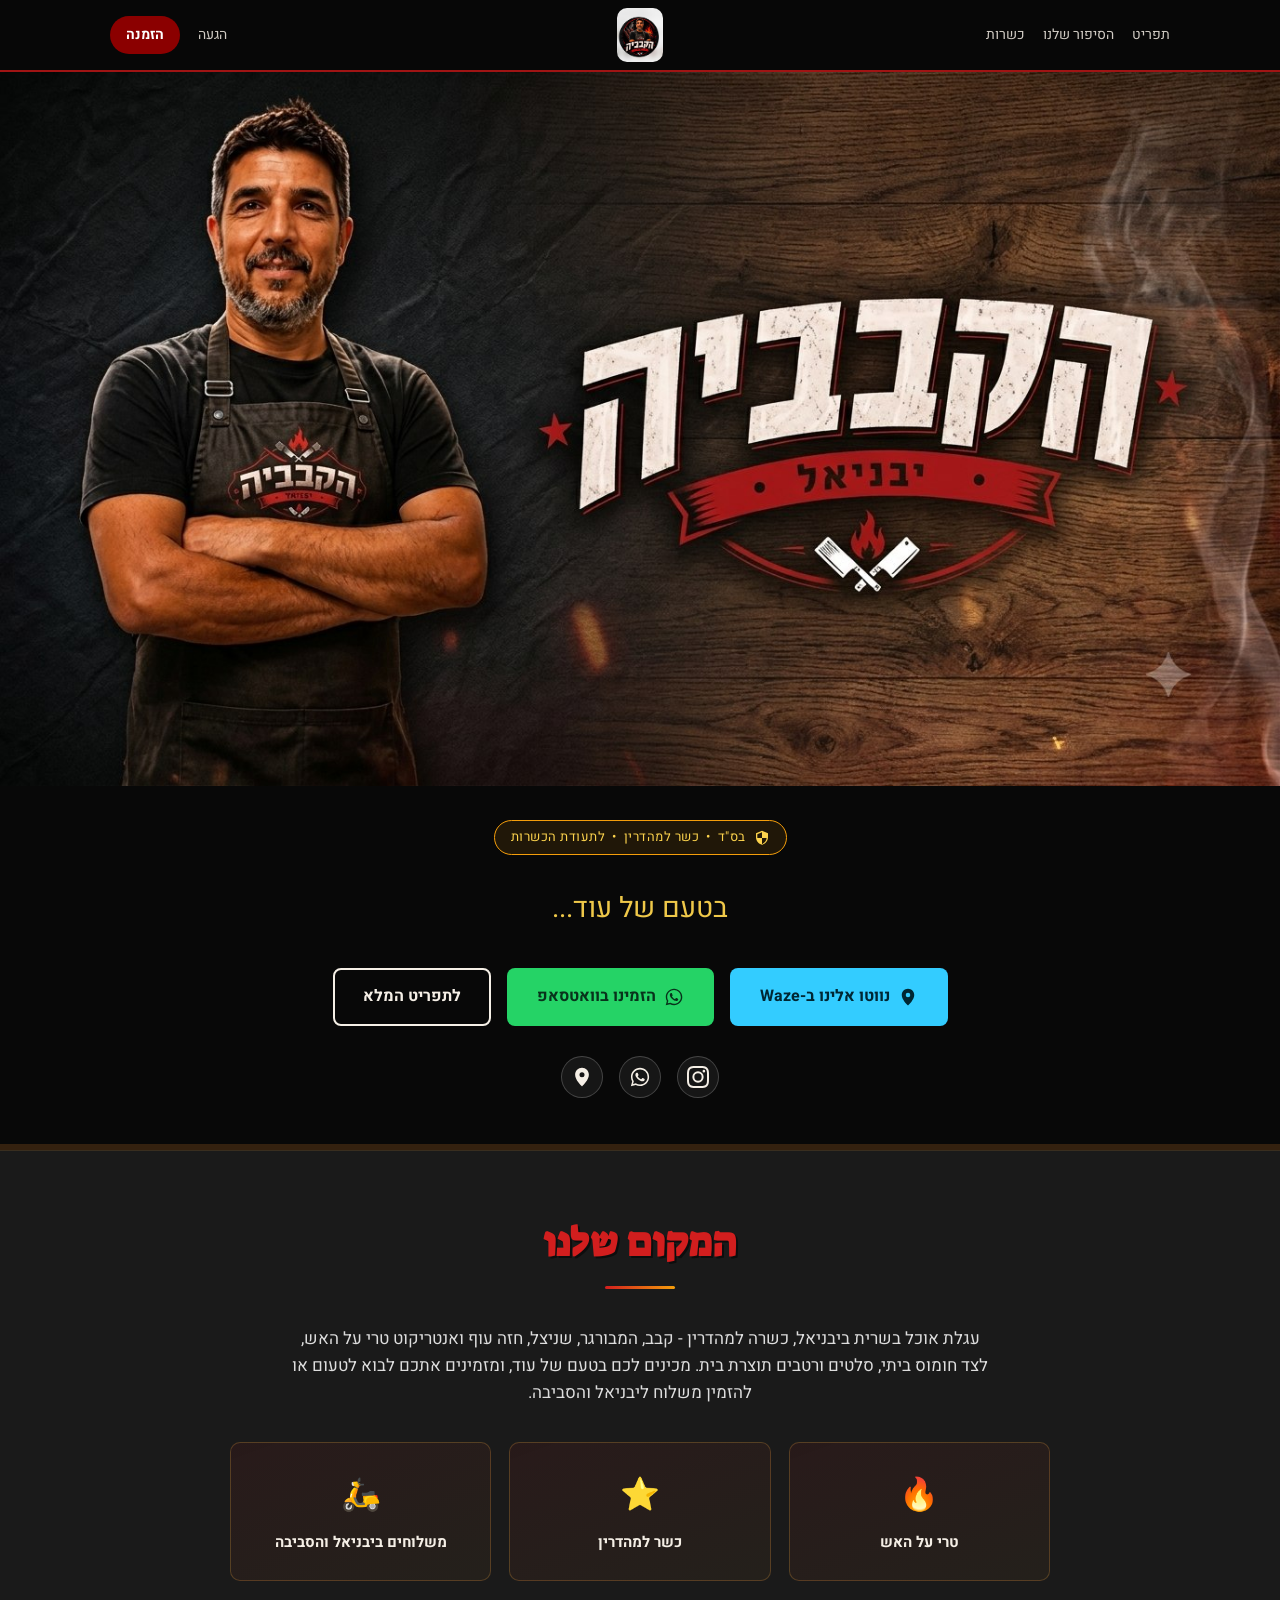
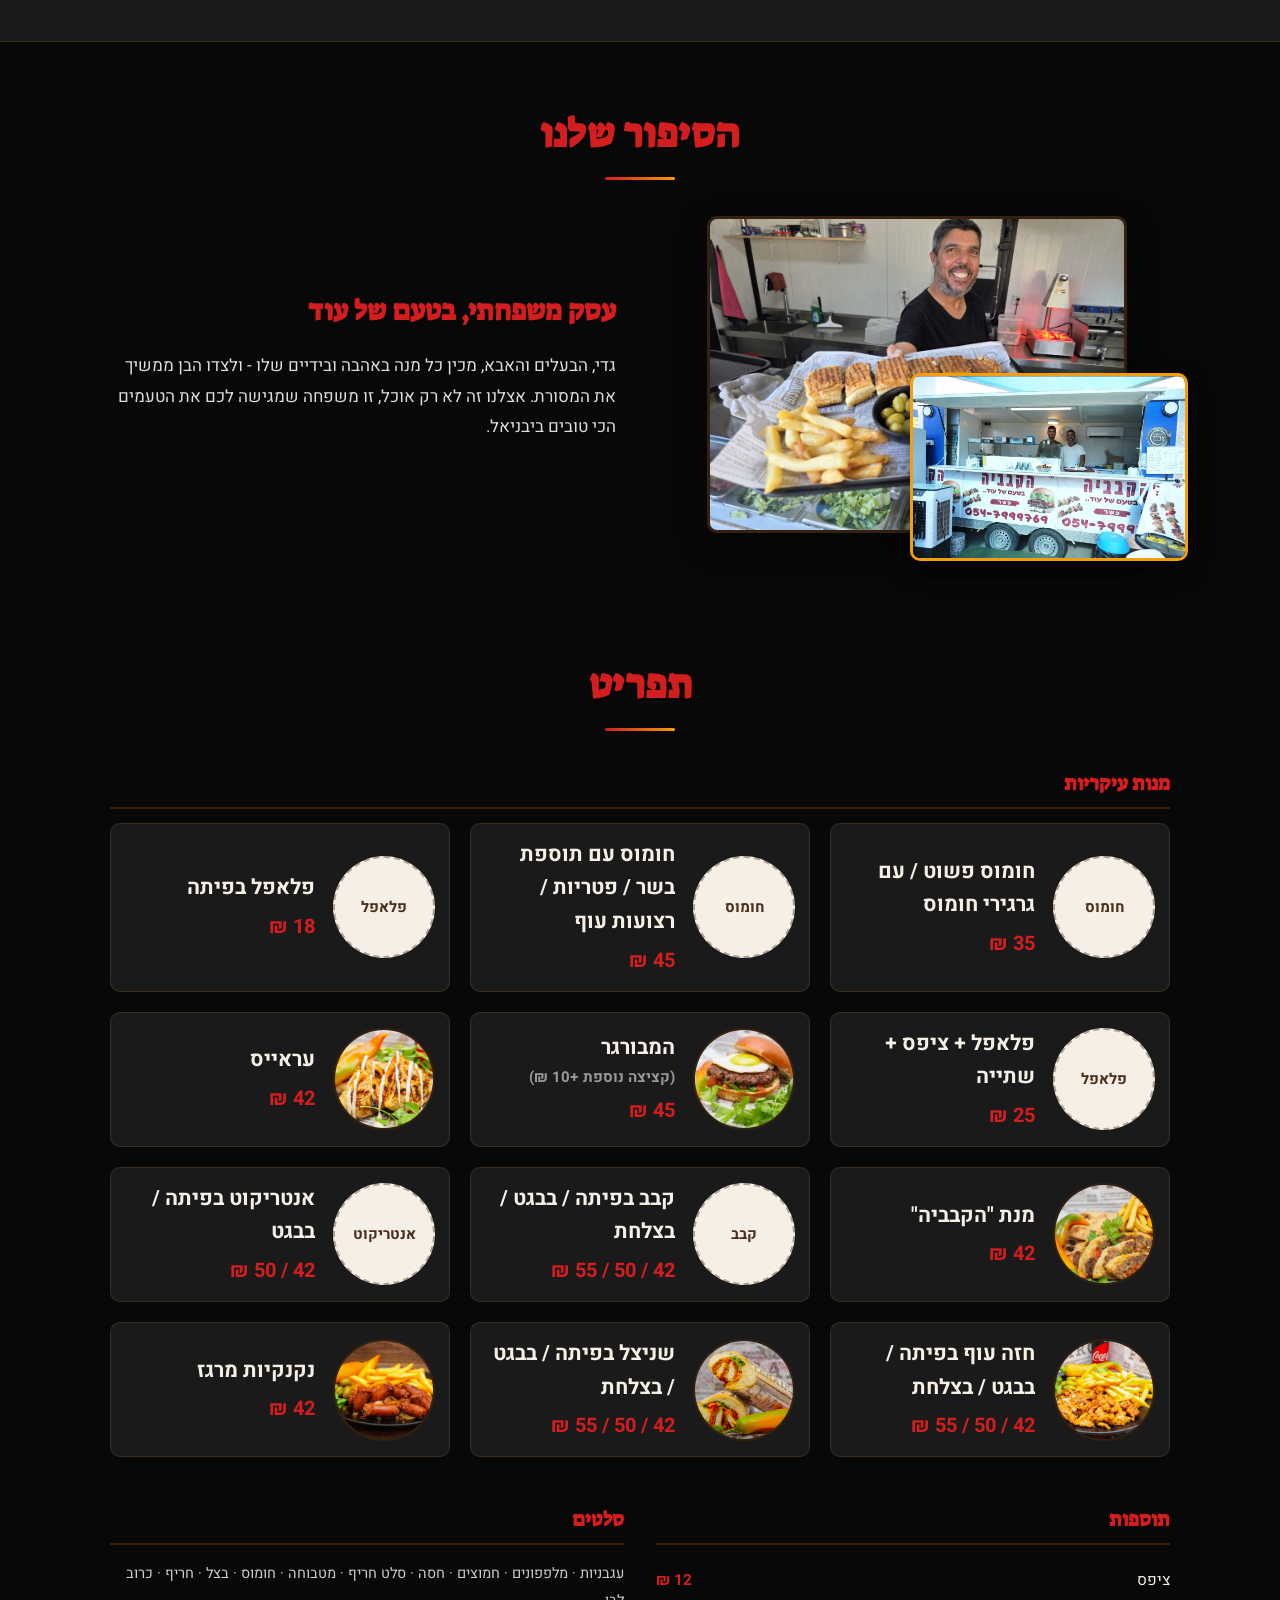
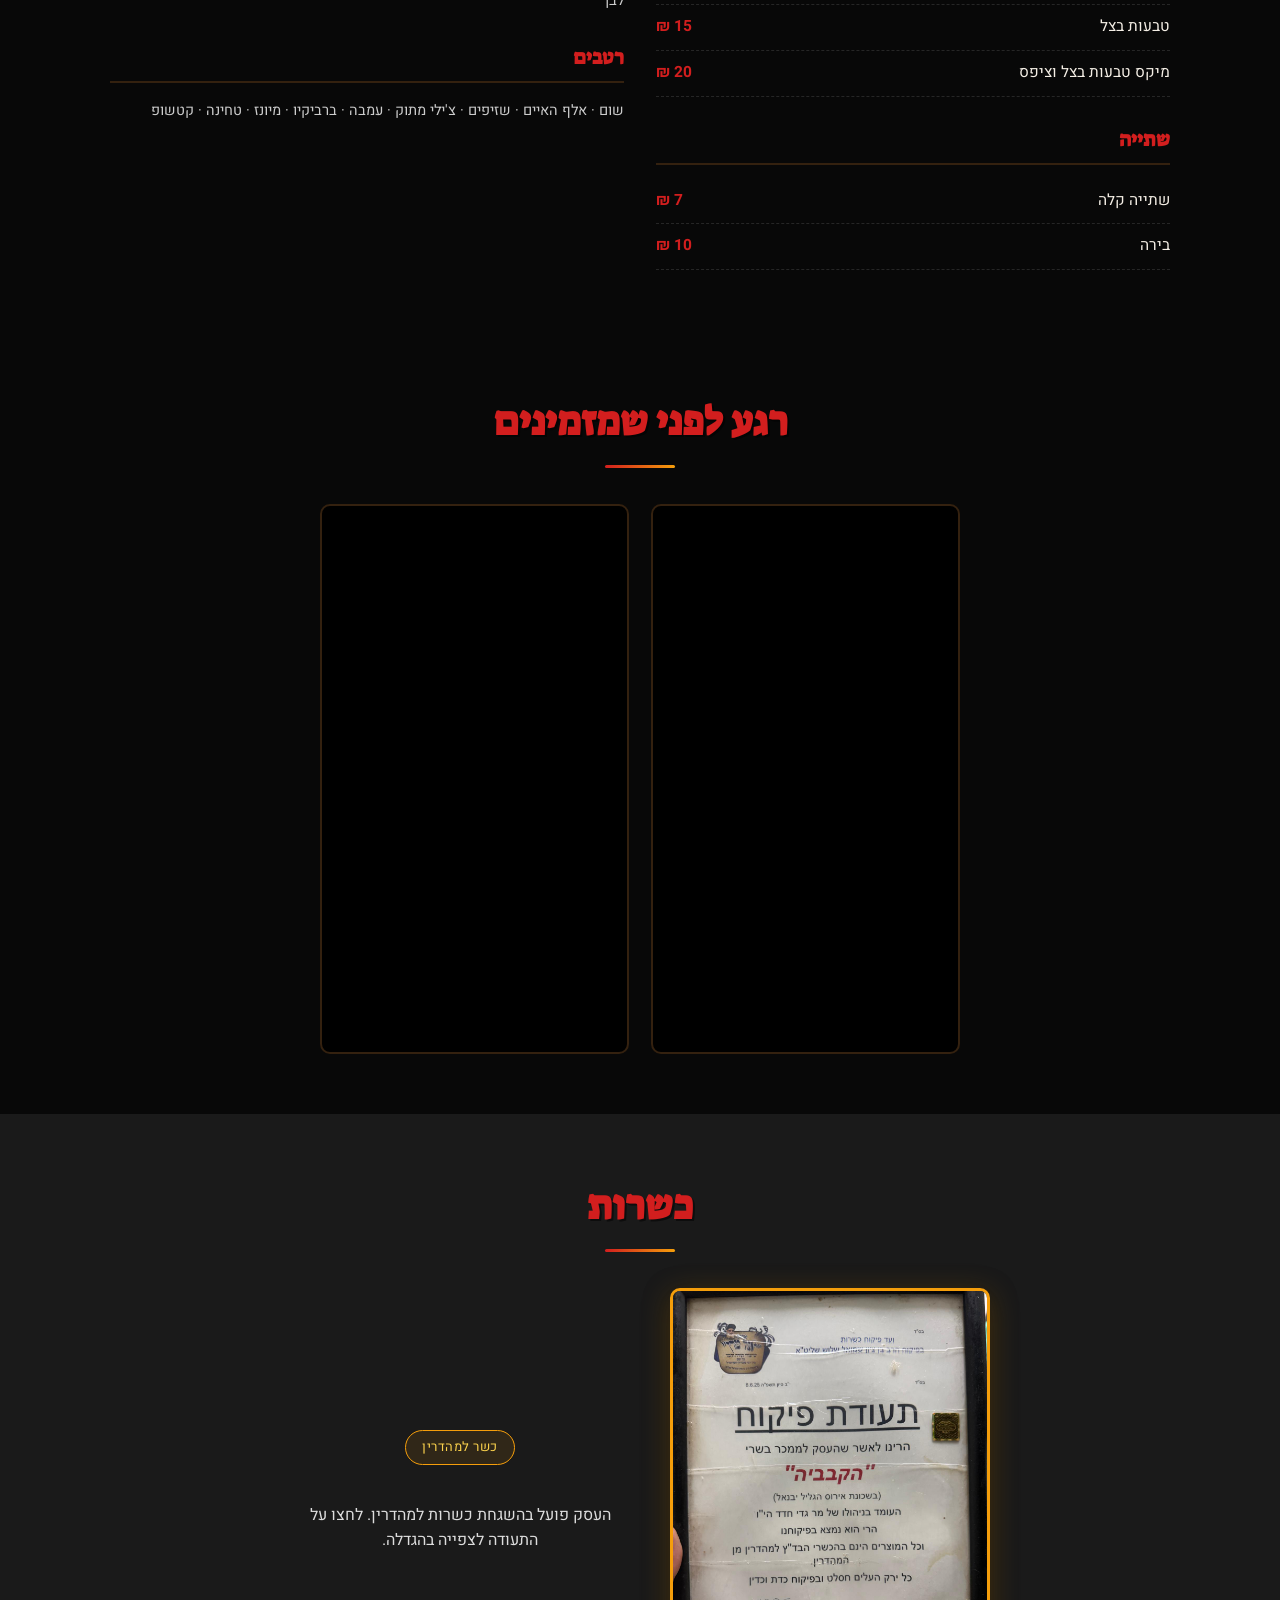
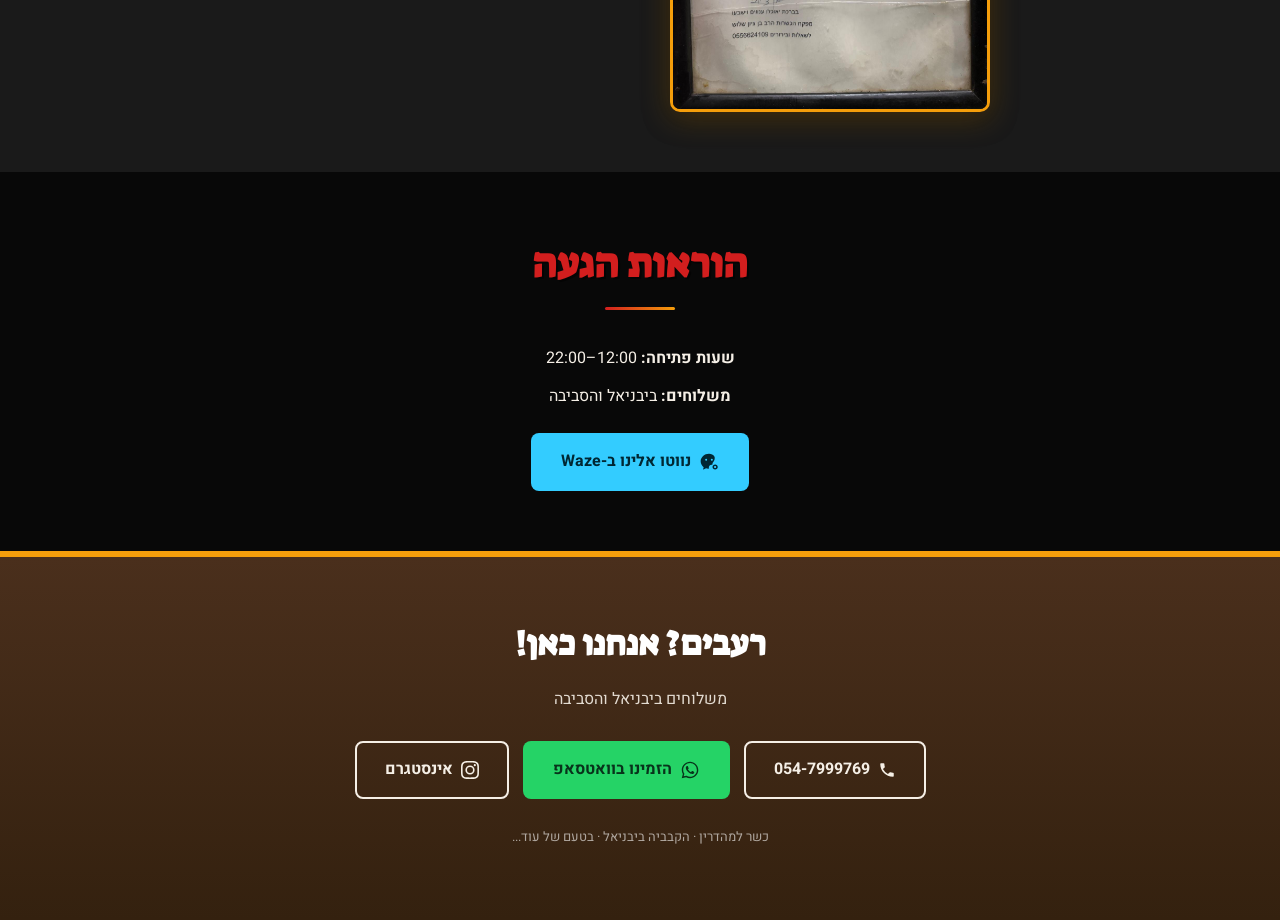
==== site/index.html @ dcd506f3 "תיקון: הבאנר כתמונת ראש אמיתית במקום רקע CSS התמונה הוגדרה כ-background-cover ולכן נחתכה, והטקסט ישב" ====
<!DOCTYPE html>
<html lang="he" dir="rtl">
<head>
<meta charset="UTF-8">
<meta name="viewport" content="width=device-width, initial-scale=1.0">
<title>הקבביה ביבניאל | בטעם של עוד...</title>
<meta name="description" content="הקבביה ביבניאל - עגלת אוכל בשרית כשרה למהדרין. קבב, המבורגר, שניצל, חומוס ועוד. משלוחים ביבניאל והסביבה.">
<link rel="preconnect" href="https://fonts.googleapis.com">
<link rel="preconnect" href="https://fonts.gstatic.com" crossorigin>
<link href="https://fonts.googleapis.com/css2?family=Suez+One&family=Heebo:wght@400;500;700;900&display=swap" rel="stylesheet">
<link rel="stylesheet" href="style.css">
</head>
<body>

<header class="site-header">
  <div class="header-inner">
    <nav class="main-nav main-nav-side">
      <a href="#menu">תפריט</a>
      <a href="#gallery">הסיפור שלנו</a>
      <a href="#kashrut">כשרות</a>
    </nav>
    <a href="#top" class="brand"><img src="images/logo.jpg" alt="הקבביה ביבניאל" class="brand-logo"></a>
    <nav class="main-nav main-nav-side">
      <a href="#location">הגעה</a>
      <a href="#contact" class="nav-cta">הזמנה</a>
    </nav>
  </div>
</header>

<main id="top">

  <section class="hero">
    <img src="images/hero-banner.jpg" alt="הקבביה יבניאל - גדי ליד הלוגו" class="hero-banner">
    <div class="hero-content">
      <a href="#kashrut" class="hero-badge">
        <svg viewBox="0 0 24 24" width="16" height="16" fill="currentColor" aria-hidden="true"><path d="M12 1 3 5v6c0 5.25 3.84 10.16 9 11 5.16-.84 9-5.75 9-11V5l-9-4zm0 10.99h7c-.53 4.12-3.28 7.79-7 8.94V12H5V6.3l7-3.11v8.8z"/></svg>
        בס"ד &nbsp;•&nbsp; כשר למהדרין &nbsp;•&nbsp; לתעודת הכשרות
      </a>
      <h1 class="sr-only">הקבביה ביבניאל</h1>
      <p class="hero-slogan">בטעם של עוד...</p>
      <div class="hero-actions">
        <a href="https://ul.waze.com/ul?venue_id=23265607.232721607.2099497&overview=yes&utm_campaign=default&utm_source=waze_website&utm_medium=lm_share_location" target="_blank" rel="noopener" class="btn btn-waze">
          <svg viewBox="0 0 24 24" width="20" height="20" fill="currentColor" aria-hidden="true"><path d="M12 2C7.86 2 4.5 5.36 4.5 9.5c0 5.5 6.44 11.68 7.06 12.26a.6.6 0 0 0 .88 0c.62-.58 7.06-6.76 7.06-12.26C19.5 5.36 16.14 2 12 2zm0 10.25a2.75 2.75 0 1 1 0-5.5 2.75 2.75 0 0 1 0 5.5z"/></svg>
          נווטו אלינו ב-Waze
        </a>
        <a href="https://wa.me/972547999769" target="_blank" rel="noopener" class="btn btn-whatsapp">
          <svg viewBox="0 0 24 24" width="20" height="20" fill="currentColor" aria-hidden="true"><path d="M12.04 2C6.58 2 2.13 6.45 2.13 11.91c0 1.75.46 3.45 1.32 4.95L2.05 22l5.25-1.38c1.45.79 3.08 1.21 4.74 1.21h.004c5.46 0 9.91-4.45 9.91-9.91C21.97 6.45 17.5 2 12.04 2zm0 18.13h-.003a8.2 8.2 0 0 1-4.18-1.14l-.3-.18-3.12.82.83-3.04-.2-.31a8.19 8.19 0 0 1-1.26-4.37c0-4.53 3.69-8.22 8.23-8.22 2.2 0 4.26.86 5.82 2.41a8.17 8.17 0 0 1 2.41 5.82c0 4.54-3.69 8.21-8.2 8.21zm4.51-6.15c-.25-.12-1.47-.72-1.7-.81-.23-.08-.39-.12-.56.13-.17.25-.64.81-.78.97-.14.17-.29.19-.54.06-.25-.12-1.04-.38-1.98-1.22-.73-.65-1.23-1.46-1.37-1.71-.14-.25-.02-.38.11-.51.11-.11.25-.29.37-.43.12-.14.16-.25.25-.41.08-.17.04-.31-.02-.43-.06-.12-.56-1.35-.77-1.85-.2-.48-.41-.42-.56-.43-.14-.01-.31-.01-.48-.01-.17 0-.43.06-.66.31s-.87.85-.87 2.08.89 2.41 1.02 2.58c.12.17 1.75 2.68 4.25 3.75.59.26 1.06.41 1.42.52.6.19 1.14.16 1.57.1.48-.07 1.47-.6 1.68-1.19.21-.58.21-1.08.14-1.19-.06-.11-.23-.17-.48-.29z"/></svg>
          הזמינו בוואטסאפ
        </a>
        <a href="#menu" class="btn btn-outline">לתפריט המלא</a>
      </div>
      <div class="hero-social">
        <a href="https://share.google/LLIoQ1hD5iTce2GVt" target="_blank" rel="noopener" class="social-icon" aria-label="אינסטגרם">
          <svg viewBox="0 0 24 24" width="22" height="22" fill="currentColor" aria-hidden="true"><path d="M12 2.16c3.2 0 3.58.01 4.85.07 1.17.05 1.8.25 2.23.41.56.22.96.48 1.38.9.42.42.68.82.9 1.38.16.42.36 1.06.41 2.23.06 1.27.07 1.65.07 4.85s-.01 3.58-.07 4.85c-.05 1.17-.25 1.8-.41 2.23-.22.56-.48.96-.9 1.38-.42.42-.82.68-1.38.9-.42.16-1.06.36-2.23.41-1.27.06-1.65.07-4.85.07s-3.58-.01-4.85-.07c-1.17-.05-1.8-.25-2.23-.41-.56-.22-.96-.48-1.38-.9-.42-.42-.68-.82-.9-1.38-.16-.42-.36-1.06-.41-2.23-.06-1.27-.07-1.65-.07-4.85s.01-3.58.07-4.85c.05-1.17.25-1.8.41-2.23.22-.56.48-.96.9-1.38.42-.42.82-.68 1.38-.9.42-.16 1.06-.36 2.23-.41 1.27-.06 1.65-.07 4.85-.07M12 0C8.74 0 8.33.01 7.05.07 5.78.13 4.9.33 4.14.63c-.79.31-1.46.72-2.13 1.38C1.35 2.68.94 3.35.63 4.14.33 4.9.13 5.78.07 7.05.01 8.33 0 8.74 0 12s.01 3.67.07 4.95c.06 1.27.26 2.15.56 2.91.31.79.72 1.46 1.38 2.13.66.66 1.34 1.07 2.13 1.38.76.3 1.64.5 2.91.56 1.28.06 1.69.07 4.95.07s3.67-.01 4.95-.07c1.27-.06 2.15-.26 2.91-.56.79-.31 1.46-.72 2.13-1.38.66-.66 1.07-1.34 1.38-2.13.3-.76.5-1.64.56-2.91.06-1.28.07-1.69.07-4.95s-.01-3.67-.07-4.95c-.06-1.27-.26-2.15-.56-2.91-.31-.79-.72-1.46-1.38-2.13C21.32 1.35 20.65.94 19.86.63c-.76-.3-1.64-.5-2.91-.56C15.67.01 15.26 0 12 0zm0 5.84A6.16 6.16 0 1 0 12 18.16 6.16 6.16 0 0 0 12 5.84zm0 10.16a4 4 0 1 1 0-8 4 4 0 0 1 0 8zm7.85-10.4a1.44 1.44 0 1 1-2.88 0 1.44 1.44 0 0 1 2.88 0z"/></svg>
        </a>
        <a href="https://wa.me/972547999769" target="_blank" rel="noopener" class="social-icon" aria-label="וואטסאפ">
          <svg viewBox="0 0 24 24" width="22" height="22" fill="currentColor" aria-hidden="true"><path d="M12.04 2C6.58 2 2.13 6.45 2.13 11.91c0 1.75.46 3.45 1.32 4.95L2.05 22l5.25-1.38c1.45.79 3.08 1.21 4.74 1.21h.004c5.46 0 9.91-4.45 9.91-9.91C21.97 6.45 17.5 2 12.04 2zm0 18.13h-.003a8.2 8.2 0 0 1-4.18-1.14l-.3-.18-3.12.82.83-3.04-.2-.31a8.19 8.19 0 0 1-1.26-4.37c0-4.53 3.69-8.22 8.23-8.22 2.2 0 4.26.86 5.82 2.41a8.17 8.17 0 0 1 2.41 5.82c0 4.54-3.69 8.21-8.2 8.21zm4.51-6.15c-.25-.12-1.47-.72-1.7-.81-.23-.08-.39-.12-.56.13-.17.25-.64.81-.78.97-.14.17-.29.19-.54.06-.25-.12-1.04-.38-1.98-1.22-.73-.65-1.23-1.46-1.37-1.71-.14-.25-.02-.38.11-.51.11-.11.25-.29.37-.43.12-.14.16-.25.25-.41.08-.17.04-.31-.02-.43-.06-.12-.56-1.35-.77-1.85-.2-.48-.41-.42-.56-.43-.14-.01-.31-.01-.48-.01-.17 0-.43.06-.66.31s-.87.85-.87 2.08.89 2.41 1.02 2.58c.12.17 1.75 2.68 4.25 3.75.59.26 1.06.41 1.42.52.6.19 1.14.16 1.57.1.48-.07 1.47-.6 1.68-1.19.21-.58.21-1.08.14-1.19-.06-.11-.23-.17-.48-.29z"/></svg>
        </a>
        <a href="https://ul.waze.com/ul?venue_id=23265607.232721607.2099497&overview=yes&utm_campaign=default&utm_source=waze_website&utm_medium=lm_share_location" target="_blank" rel="noopener" class="social-icon" aria-label="Waze">
          <svg viewBox="0 0 24 24" width="22" height="22" fill="currentColor" aria-hidden="true"><path d="M12 2C7.86 2 4.5 5.36 4.5 9.5c0 5.5 6.44 11.68 7.06 12.26a.6.6 0 0 0 .88 0c.62-.58 7.06-6.76 7.06-12.26C19.5 5.36 16.14 2 12 2zm0 10.25a2.75 2.75 0 1 1 0-5.5 2.75 2.75 0 0 1 0 5.5z"/></svg>
        </a>
      </div>
    </div>
  </section>

  <section class="about" id="about">
    <div class="section-inner">
      <h2 class="section-title">המקום שלנו</h2>
      <p class="about-text">
        עגלת אוכל בשרית ביבניאל, כשרה למהדרין - קבב, המבורגר, שניצל, חזה עוף ואנטריקוט טרי על האש,
        לצד חומוס ביתי, סלטים ורטבים תוצרת בית. מכינים לכם בטעם של עוד, ומזמינים אתכם לבוא לטעום
        או להזמין משלוח ליבניאל והסביבה.
      </p>
      <div class="about-perks">
        <div class="perk-card">
          <span class="perk-icon">🔥</span>
          <span class="perk-title">טרי על האש</span>
        </div>
        <div class="perk-card">
          <span class="perk-icon">⭐</span>
          <span class="perk-title">כשר למהדרין</span>
        </div>
        <div class="perk-card">
          <span class="perk-icon">🛵</span>
          <span class="perk-title">משלוחים ביבניאל והסביבה</span>
        </div>
      </div>
    </div>
  </section>

  <section class="family" id="gallery">
    <div class="section-inner">
      <h2 class="section-title">הסיפור שלנו</h2>
      <div class="family-content">
        <div class="family-photos">
          <img src="images/gadi.jpg" alt="גדי - בעל הקבביה ביבניאל" loading="lazy" class="family-photo family-photo-main">
          <img src="images/gadi-son.jpg" alt="גדי ובנו בעגלת הקבביה ביבניאל" loading="lazy" class="family-photo family-photo-sub">
        </div>
        <div class="family-text">
          <h3>עסק משפחתי, בטעם של עוד</h3>
          <p>
            גדי, הבעלים והאבא, מכין כל מנה באהבה ובידיים שלו - ולצדו הבן ממשיך את המסורת.
            אצלנו זה לא רק אוכל, זו משפחה שמגישה לכם את הטעמים הכי טובים ביבניאל.
          </p>
        </div>
      </div>
    </div>
  </section>

  <section class="menu" id="menu">
    <div class="section-inner">
      <h2 class="section-title">תפריט</h2>

      <div class="menu-group menu-group-main">
        <h3>מנות עיקריות</h3>
        <div class="menu-dish-list">
          <div class="menu-dish">
            <div class="menu-dish-img placeholder"><span>חומוס</span></div>
            <div class="menu-dish-info">
              <span class="menu-dish-name">חומוס פשוט / עם גרגירי חומוס</span>
              <span class="price">35 ₪</span>
            </div>
          </div>
          <div class="menu-dish">
            <div class="menu-dish-img placeholder"><span>חומוס</span></div>
            <div class="menu-dish-info">
              <span class="menu-dish-name">חומוס עם תוספת בשר / פטריות / רצועות עוף</span>
              <span class="price">45 ₪</span>
            </div>
          </div>
          <div class="menu-dish">
            <div class="menu-dish-img placeholder"><span>פלאפל</span></div>
            <div class="menu-dish-info">
              <span class="menu-dish-name">פלאפל בפיתה</span>
              <span class="price">18 ₪</span>
            </div>
          </div>
          <div class="menu-dish">
            <div class="menu-dish-img placeholder"><span>פלאפל</span></div>
            <div class="menu-dish-info">
              <span class="menu-dish-name">פלאפל + ציפס + שתייה</span>
              <span class="price">25 ₪</span>
            </div>
          </div>
          <div class="menu-dish">
            <img src="images/burger.jpg" alt="המבורגר" loading="lazy" class="menu-dish-img">
            <div class="menu-dish-info">
              <span class="menu-dish-name">המבורגר <em>(קציצה נוספת +10 ₪)</em></span>
              <span class="price">45 ₪</span>
            </div>
          </div>
          <div class="menu-dish">
            <img src="images/arayes.jpg" alt="עראייס" loading="lazy" class="menu-dish-img">
            <div class="menu-dish-info">
              <span class="menu-dish-name">עראייס</span>
              <span class="price">42 ₪</span>
            </div>
          </div>
          <div class="menu-dish">
            <img src="images/kababiya.jpg" alt="מנת הקבביה" loading="lazy" class="menu-dish-img">
            <div class="menu-dish-info">
              <span class="menu-dish-name">מנת "הקבביה"</span>
              <span class="price">42 ₪</span>
            </div>
          </div>
          <div class="menu-dish">
            <div class="menu-dish-img placeholder"><span>קבב</span></div>
            <div class="menu-dish-info">
              <span class="menu-dish-name">קבב בפיתה / בבגט / בצלחת</span>
              <span class="price">42 / 50 / 55 ₪</span>
            </div>
          </div>
          <div class="menu-dish">
            <div class="menu-dish-img placeholder"><span>אנטריקוט</span></div>
            <div class="menu-dish-info">
              <span class="menu-dish-name">אנטריקוט בפיתה / בבגט</span>
              <span class="price">42 / 50 ₪</span>
            </div>
          </div>
          <div class="menu-dish">
            <img src="images/chicken.jpg" alt="חזה עוף" loading="lazy" class="menu-dish-img">
            <div class="menu-dish-info">
              <span class="menu-dish-name">חזה עוף בפיתה / בבגט / בצלחת</span>
              <span class="price">42 / 50 / 55 ₪</span>
            </div>
          </div>
          <div class="menu-dish">
            <img src="images/schnitzel.jpg" alt="שניצל" loading="lazy" class="menu-dish-img">
            <div class="menu-dish-info">
              <span class="menu-dish-name">שניצל בפיתה / בבגט / בצלחת</span>
              <span class="price">42 / 50 / 55 ₪</span>
            </div>
          </div>
          <div class="menu-dish">
            <img src="images/merguez.jpg" alt="נקנקיות מרגז" loading="lazy" class="menu-dish-img">
            <div class="menu-dish-info">
              <span class="menu-dish-name">נקנקיות מרגז</span>
              <span class="price">42 ₪</span>
            </div>
          </div>
        </div>
      </div>

      <div class="menu-groups">
        <div class="menu-group">
          <h3>תוספות</h3>
          <ul class="menu-list">
            <li><span>ציפס</span><span class="price">12 ₪</span></li>
            <li><span>טבעות בצל</span><span class="price">15 ₪</span></li>
            <li><span>מיקס טבעות בצל וציפס</span><span class="price">20 ₪</span></li>
          </ul>
          <h3>שתייה</h3>
          <ul class="menu-list">
            <li><span>שתייה קלה</span><span class="price">7 ₪</span></li>
            <li><span>בירה</span><span class="price">10 ₪</span></li>
          </ul>
        </div>

        <div class="menu-group">
          <h3>סלטים</h3>
          <p class="menu-tags">עגבניות · מלפפונים · חמוצים · חסה · סלט חריף · מטבוחה · חומוס · בצל · חריף · כרוב לבן</p>
          <h3>רטבים</h3>
          <p class="menu-tags">שום · אלף האיים · שזיפים · צ'ילי מתוק · עמבה · ברביקיו · מיונז · טחינה · קטשופ</p>
        </div>
      </div>
    </div>
  </section>

  <section class="videos" id="videos">
    <div class="section-inner">
      <h2 class="section-title">רגע לפני שמזמינים</h2>
      <div class="videos-grid">
        <div class="video-wrap">
          <iframe src="https://www.youtube-nocookie.com/embed/aAeCL0-zjKg" title="סרטון הקבביה ביבניאל" loading="lazy" allow="accelerometer; autoplay; clipboard-write; encrypted-media; gyroscope; picture-in-picture" allowfullscreen></iframe>
        </div>
        <div class="video-wrap">
          <iframe src="https://www.youtube-nocookie.com/embed/U5cu2mDlMLk" title="סרטון הקבביה ביבניאל 2" loading="lazy" allow="accelerometer; autoplay; clipboard-write; encrypted-media; gyroscope; picture-in-picture" allowfullscreen></iframe>
        </div>
      </div>
    </div>
  </section>

  <section class="kashrut" id="kashrut">
    <div class="section-inner">
      <h2 class="section-title">כשרות</h2>
      <div class="kashrut-content">
        <a href="images/kashrut-certificate.jpg" target="_blank" rel="noopener" class="kashrut-cert-link">
          <img src="images/kashrut-certificate.jpg" alt="תעודת כשרות - הקבביה ביבניאל" loading="lazy" class="kashrut-cert-img">
        </a>
        <div class="kashrut-text">
          <span class="hero-badge">כשר למהדרין</span>
          <p>העסק פועל בהשגחת כשרות למהדרין. לחצו על התעודה לצפייה בהגדלה.</p>
        </div>
      </div>
    </div>
  </section>

  <section class="location" id="location">
    <div class="section-inner">
      <h2 class="section-title">הוראות הגעה</h2>
      <div class="location-content">
        <div class="location-info">
          <p><strong>שעות פתיחה:</strong> 12:00–22:00</p>
          <p><strong>משלוחים:</strong> ביבניאל והסביבה</p>
          <a href="https://ul.waze.com/ul?venue_id=23265607.232721607.2099497&overview=yes&utm_campaign=default&utm_source=waze_website&utm_medium=lm_share_location" target="_blank" rel="noopener" class="btn btn-waze">
            <svg viewBox="0 0 24 24" width="20" height="20" fill="currentColor" aria-hidden="true"><path d="M12 2C6.48 2 2 6.11 2 11.2c0 2.85 1.4 5.39 3.6 7.08-.06.53-.24 1.42-.79 2.29-.1.16.02.36.21.34 1.06-.13 2.4-.5 3.42-1.29.82.22 1.69.34 2.56.34.4 0 .79-.02 1.17-.07-.24-.44-.37-.94-.37-1.47 0-1.77 1.5-3.2 3.35-3.2.28 0 .55.03.81.1.24-.63.37-1.31.37-2.02C22 6.11 17.52 2 12 2zM8.6 10.4a1.2 1.2 0 1 1 0-2.4 1.2 1.2 0 0 1 0 2.4zm6.8 0a1.2 1.2 0 1 1 0-2.4 1.2 1.2 0 0 1 0 2.4zm-6.9 2.6c.4 1.5 1.85 2.6 3.5 2.6s3.1-1.1 3.5-2.6H8.5zM19.35 15c-1.75 0-3.15 1.34-3.15 3s1.4 3 3.15 3 3.15-1.34 3.15-3-1.4-3-3.15-3zm0 4.2c-.72 0-1.3-.54-1.3-1.2s.58-1.2 1.3-1.2 1.3.54 1.3 1.2-.58 1.2-1.3 1.2z"/></svg>
            נווטו אלינו ב-Waze
          </a>
        </div>
      </div>
    </div>
  </section>

</main>

<footer class="site-footer" id="contact">
  <div class="section-inner footer-inner">
    <h2 class="footer-title">רעבים? אנחנו כאן!</h2>
    <p class="footer-sub">משלוחים ביבניאל והסביבה</p>
    <div class="footer-actions">
      <a href="tel:0547999769" class="btn btn-outline">
        <svg viewBox="0 0 24 24" width="18" height="18" fill="currentColor" aria-hidden="true"><path d="M6.62 10.79a15.05 15.05 0 0 0 6.59 6.59l2.2-2.2a1 1 0 0 1 1.02-.24c1.12.37 2.33.57 3.57.57a1 1 0 0 1 1 1V20a1 1 0 0 1-1 1C10.61 21 3 13.39 3 4a1 1 0 0 1 1-1h3.5a1 1 0 0 1 1 1c0 1.24.2 2.45.57 3.57a1 1 0 0 1-.25 1.02l-2.2 2.2z"/></svg>
        054-7999769
      </a>
      <a href="https://wa.me/972547999769" target="_blank" rel="noopener" class="btn btn-whatsapp">
        <svg viewBox="0 0 24 24" width="20" height="20" fill="currentColor" aria-hidden="true"><path d="M12.04 2C6.58 2 2.13 6.45 2.13 11.91c0 1.75.46 3.45 1.32 4.95L2.05 22l5.25-1.38c1.45.79 3.08 1.21 4.74 1.21h.004c5.46 0 9.91-4.45 9.91-9.91C21.97 6.45 17.5 2 12.04 2zm0 18.13h-.003a8.2 8.2 0 0 1-4.18-1.14l-.3-.18-3.12.82.83-3.04-.2-.31a8.19 8.19 0 0 1-1.26-4.37c0-4.53 3.69-8.22 8.23-8.22 2.2 0 4.26.86 5.82 2.41a8.17 8.17 0 0 1 2.41 5.82c0 4.54-3.69 8.21-8.2 8.21zm4.51-6.15c-.25-.12-1.47-.72-1.7-.81-.23-.08-.39-.12-.56.13-.17.25-.64.81-.78.97-.14.17-.29.19-.54.06-.25-.12-1.04-.38-1.98-1.22-.73-.65-1.23-1.46-1.37-1.71-.14-.25-.02-.38.11-.51.11-.11.25-.29.37-.43.12-.14.16-.25.25-.41.08-.17.04-.31-.02-.43-.06-.12-.56-1.35-.77-1.85-.2-.48-.41-.42-.56-.43-.14-.01-.31-.01-.48-.01-.17 0-.43.06-.66.31s-.87.85-.87 2.08.89 2.41 1.02 2.58c.12.17 1.75 2.68 4.25 3.75.59.26 1.06.41 1.42.52.6.19 1.14.16 1.57.1.48-.07 1.47-.6 1.68-1.19.21-.58.21-1.08.14-1.19-.06-.11-.23-.17-.48-.29z"/></svg>
        הזמינו בוואטסאפ
      </a>
      <a href="https://share.google/LLIoQ1hD5iTce2GVt" target="_blank" rel="noopener" class="btn btn-outline">
        <svg viewBox="0 0 24 24" width="18" height="18" fill="currentColor" aria-hidden="true"><path d="M12 2.16c3.2 0 3.58.01 4.85.07 1.17.05 1.8.25 2.23.41.56.22.96.48 1.38.9.42.42.68.82.9 1.38.16.42.36 1.06.41 2.23.06 1.27.07 1.65.07 4.85s-.01 3.58-.07 4.85c-.05 1.17-.25 1.8-.41 2.23-.22.56-.48.96-.9 1.38-.42.42-.82.68-1.38.9-.42.16-1.06.36-2.23.41-1.27.06-1.65.07-4.85.07s-3.58-.01-4.85-.07c-1.17-.05-1.8-.25-2.23-.41-.56-.22-.96-.48-1.38-.9-.42-.42-.68-.82-.9-1.38-.16-.42-.36-1.06-.41-2.23-.06-1.27-.07-1.65-.07-4.85s.01-3.58.07-4.85c.05-1.17.25-1.8.41-2.23.22-.56.48-.96.9-1.38.42-.42.82-.68 1.38-.9.42-.16 1.06-.36 2.23-.41 1.27-.06 1.65-.07 4.85-.07M12 0C8.74 0 8.33.01 7.05.07 5.78.13 4.9.33 4.14.63c-.79.31-1.46.72-2.13 1.38C1.35 2.68.94 3.35.63 4.14.33 4.9.13 5.78.07 7.05.01 8.33 0 8.74 0 12s.01 3.67.07 4.95c.06 1.27.26 2.15.56 2.91.31.79.72 1.46 1.38 2.13.66.66 1.34 1.07 2.13 1.38.76.3 1.64.5 2.91.56 1.28.06 1.69.07 4.95.07s3.67-.01 4.95-.07c1.27-.06 2.15-.26 2.91-.56.79-.31 1.46-.72 2.13-1.38.66-.66 1.07-1.34 1.38-2.13.3-.76.5-1.64.56-2.91.06-1.28.07-1.69.07-4.95s-.01-3.67-.07-4.95c-.06-1.27-.26-2.15-.56-2.91-.31-.79-.72-1.46-1.38-2.13C21.32 1.35 20.65.94 19.86.63c-.76-.3-1.64-.5-2.91-.56C15.67.01 15.26 0 12 0zm0 5.84A6.16 6.16 0 1 0 12 18.16 6.16 6.16 0 0 0 12 5.84zm0 10.16a4 4 0 1 1 0-8 4 4 0 0 1 0 8zm7.85-10.4a1.44 1.44 0 1 1-2.88 0 1.44 1.44 0 0 1 2.88 0z"/></svg>
        אינסטגרם
      </a>
    </div>
    <p class="footer-copy">כשר למהדרין · הקבביה ביבניאל · בטעם של עוד...</p>
  </div>
</footer>

</body>
</html>
---- site/style.css ----
:root {
  --black: #080808;
  --charcoal: #1a1a1a;
  --brick: #241f1c;
  --red: #d21e1e;
  --red-dark: #a01414;
  --red-deep: #8b0000;
  --red-deep-dark: #690000;
  --gold: #f59e0b;
  --gold-light: #fcd34d;
  --cream: #f5efe6;
  --wood: #4a2f1c;
  --wood-dark: #34210f;
  --whatsapp: #25d366;
  --radius: 10px;
}

* { box-sizing: border-box; }

html { scroll-behavior: smooth; }

body {
  margin: 0;
  background: var(--black);
  color: var(--cream);
  font-family: 'Heebo', sans-serif;
  line-height: 1.6;
}

img { max-width: 100%; display: block; }

h1, h2, h3 { font-family: 'Suez One', serif; margin: 0; }

a { color: inherit; text-decoration: none; }

.section-inner {
  max-width: 1100px;
  margin: 0 auto;
  padding: 60px 20px;
}

.section-title {
  font-size: clamp(28px, 4vw, 40px);
  color: var(--red);
  text-align: center;
  margin-bottom: 36px;
  text-shadow: 2px 2px 0 rgba(0,0,0,.5);
  position: relative;
  padding-bottom: 14px;
}
.section-title::after {
  content: "";
  position: absolute;
  bottom: 0;
  left: 50%;
  transform: translateX(-50%);
  width: 70px;
  height: 3px;
  background: linear-gradient(90deg, var(--red), var(--gold));
  border-radius: 2px;
}

/* Header */
.site-header {
  position: sticky;
  top: 0;
  z-index: 100;
  background: rgba(8,8,8,.92);
  backdrop-filter: blur(4px);
  border-bottom: 2px solid var(--red-dark);
}

.header-inner {
  max-width: 1100px;
  margin: 0 auto;
  padding: 8px 20px;
  display: grid;
  grid-template-columns: 1fr auto 1fr;
  align-items: center;
  gap: 16px;
}

.brand {
  display: flex;
  align-items: center;
  justify-content: center;
}

.brand-logo {
  height: 54px;
  width: auto;
  object-fit: contain;
  border-radius: 10px;
}

.main-nav {
  display: flex;
  align-items: center;
  gap: 18px;
  flex-wrap: wrap;
}

.main-nav-side:first-of-type { justify-content: flex-start; }
.main-nav-side:last-of-type { justify-content: flex-end; }

.main-nav a {
  font-size: 14px;
  color: var(--cream);
  opacity: .85;
  transition: opacity .2s, color .2s;
}
.main-nav a:hover { opacity: 1; color: var(--red); }

.nav-cta {
  background: var(--red-deep);
  color: #fff !important;
  padding: 8px 16px;
  border-radius: 20px;
  opacity: 1 !important;
  font-weight: 700;
}
.nav-cta:hover { background: var(--red-deep-dark); }

/* Hero */
.hero {
  position: relative;
  text-align: center;
  background: var(--black);
  border-bottom: 6px solid var(--wood-dark);
}

.hero-banner {
  width: 100%;
  height: auto;
  display: block;
}

.hero-content {
  position: relative;
  padding: 34px 20px 46px;
}

.sr-only {
  position: absolute;
  width: 1px;
  height: 1px;
  padding: 0;
  margin: -1px;
  overflow: hidden;
  clip: rect(0,0,0,0);
  white-space: nowrap;
  border: 0;
}

.hero-badge {
  display: inline-flex;
  align-items: center;
  gap: 8px;
  background: rgba(245,158,11,.1);
  border: 1px solid var(--gold);
  color: var(--gold-light);
  padding: 6px 16px;
  border-radius: 20px;
  font-size: 13px;
  letter-spacing: .5px;
  margin-bottom: 22px;
  transition: background .2s, transform .2s;
}
.hero-badge:hover {
  background: rgba(245,158,11,.22);
  transform: translateY(-1px);
}

.hero-title {
  font-size: clamp(42px, 8vw, 78px);
  color: var(--red);
  text-shadow:
    3px 3px 0 rgba(0,0,0,.6),
    -1px -1px 0 rgba(255,255,255,.05);
  letter-spacing: 1px;
  transform: rotate(-1deg);
  margin-bottom: 10px;
}
.hero-title span { display: block; font-size: .55em; color: var(--cream); transform: rotate(1deg); }

.hero-slogan {
  font-size: clamp(20px, 3vw, 28px);
  color: var(--gold-light);
  opacity: .95;
  margin: 10px 0 36px;
}

.hero-actions {
  display: flex;
  justify-content: center;
  gap: 16px;
  flex-wrap: wrap;
  margin-bottom: 30px;
}

.hero-social {
  display: flex;
  justify-content: center;
  gap: 16px;
}

.social-icon {
  display: flex;
  align-items: center;
  justify-content: center;
  width: 42px;
  height: 42px;
  border-radius: 50%;
  background: rgba(255,255,255,.06);
  border: 1px solid rgba(255,255,255,.2);
  color: var(--cream);
  transition: transform .2s, border-color .2s, color .2s, background .2s;
}
.social-icon:hover {
  transform: translateY(-3px);
  border-color: var(--gold);
  color: var(--gold-light);
  background: rgba(232,161,60,.12);
}

.btn {
  display: inline-flex;
  align-items: center;
  gap: 8px;
  padding: 14px 28px;
  border-radius: 8px;
  font-weight: 700;
  font-size: 16px;
  border: 2px solid transparent;
  cursor: pointer;
  transition: transform .15s, background .2s, border-color .2s;
}
.btn:hover { transform: translateY(-2px); }

.btn-whatsapp {
  background: var(--whatsapp);
  color: #08331b;
}
.btn-whatsapp:hover { background: #1fb955; }

.btn-outline {
  background: transparent;
  border-color: var(--cream);
  color: var(--cream);
}
.btn-outline:hover { border-color: var(--red); color: var(--red); }

.btn-waze {
  background: #33ccff;
  color: #002733;
}
.btn-waze:hover { background: #1bb8ec; }

/* About */
.about {
  background: var(--charcoal);
  border-top: 1px solid rgba(232,161,60,.15);
  border-bottom: 1px solid rgba(232,161,60,.15);
}

.about-text {
  max-width: 700px;
  margin: 0 auto 36px;
  text-align: center;
  font-size: 17px;
  color: #ddd;
}

.about-perks {
  display: grid;
  grid-template-columns: repeat(auto-fit, minmax(180px, 1fr));
  gap: 18px;
  max-width: 820px;
  margin: 0 auto;
}

.perk-card {
  display: flex;
  flex-direction: column;
  align-items: center;
  gap: 10px;
  padding: 26px 16px;
  background: linear-gradient(160deg, rgba(210,30,30,.08), rgba(232,161,60,.05));
  border: 1px solid rgba(232,161,60,.25);
  border-radius: var(--radius);
  text-align: center;
  transition: transform .2s, border-color .2s;
}
.perk-card:hover { transform: translateY(-4px); border-color: var(--gold); }

.perk-icon { font-size: 32px; }

.perk-title {
  font-weight: 700;
  color: var(--cream);
  font-size: 15px;
}

/* Family */
.family { background: var(--black); }

.family-content {
  display: grid;
  grid-template-columns: 1fr 1fr;
  gap: 48px;
  align-items: center;
}

.family-photos {
  position: relative;
  display: flex;
  justify-content: center;
}

.family-photo-main {
  width: 100%;
  max-width: 420px;
  border-radius: var(--radius);
  border: 3px solid var(--wood-dark);
  box-shadow: 0 10px 30px rgba(0,0,0,.5);
}

.family-photo-sub {
  position: absolute;
  bottom: -28px;
  right: -18px;
  width: 55%;
  border-radius: var(--radius);
  border: 3px solid var(--gold);
  box-shadow: 0 10px 24px rgba(0,0,0,.6);
}

.family-text h3 {
  color: var(--red);
  font-size: clamp(22px, 3vw, 28px);
  margin-bottom: 16px;
}

.family-text p {
  color: #ddd;
  font-size: 17px;
  line-height: 1.8;
}

/* Menu */
.menu { background: var(--black); }

.menu-group-main { margin-bottom: 46px; }

.menu-group h3 {
  color: var(--red);
  font-size: 20px;
  margin-bottom: 14px;
  padding-bottom: 8px;
  border-bottom: 2px solid var(--wood-dark);
}
.menu-group h3:not(:first-child) { margin-top: 26px; }

.menu-dish-list {
  display: grid;
  grid-template-columns: repeat(auto-fit, minmax(340px, 1fr));
  gap: 20px;
}

.menu-dish {
  display: flex;
  align-items: center;
  gap: 18px;
  background: var(--charcoal);
  border: 1px solid rgba(232,161,60,.15);
  border-radius: var(--radius);
  padding: 14px;
  transition: transform .2s, border-color .2s;
}
.menu-dish:hover { transform: translateY(-2px); border-color: var(--gold); }

.menu-dish-img {
  width: 102px;
  height: 102px;
  border-radius: 50%;
  object-fit: cover;
  flex-shrink: 0;
  border: 2px solid var(--wood-dark);
}

.menu-dish-img.placeholder {
  background: var(--cream);
  display: flex;
  align-items: center;
  justify-content: center;
  border: 2px dashed rgba(74,47,28,.4);
}
.menu-dish-img.placeholder span {
  font-size: 15px;
  color: var(--wood);
  font-weight: 700;
  text-align: center;
  line-height: 1.2;
}

.menu-dish-info {
  display: flex;
  flex-direction: column;
  gap: 6px;
  min-width: 0;
}

.menu-dish-name {
  font-weight: 700;
  font-size: 21px;
  color: var(--cream);
}
.menu-dish-name em { color: #999; font-style: normal; font-size: 15px; display: block; }
.menu-dish-info .price { font-size: 20px; }

.menu-groups {
  display: grid;
  grid-template-columns: repeat(auto-fit, minmax(280px, 1fr));
  gap: 32px;
}

.menu-list {
  list-style: none;
  margin: 0;
  padding: 0;
}

.menu-list li {
  display: flex;
  justify-content: space-between;
  gap: 12px;
  padding: 10px 0;
  border-bottom: 1px dashed rgba(255,255,255,.12);
  font-size: 15.5px;
}
.menu-list li em { color: #aaa; font-style: normal; font-size: 13px; }

.price {
  color: var(--red);
  font-weight: 700;
  white-space: nowrap;
}

.menu-tags {
  color: #ccc;
  font-size: 14.5px;
  line-height: 1.9;
}

/* Videos */
.videos-grid {
  display: grid;
  grid-template-columns: repeat(auto-fit, minmax(260px, 1fr));
  gap: 22px;
  max-width: 640px;
  margin: 0 auto;
}

.video-wrap {
  position: relative;
  width: 100%;
  aspect-ratio: 9 / 16;
  border-radius: var(--radius);
  overflow: hidden;
  border: 2px solid var(--wood-dark);
  background: #000;
}
.video-wrap iframe {
  position: absolute;
  inset: 0;
  width: 100%;
  height: 100%;
  border: 0;
}

/* Kashrut */
.kashrut { background: var(--charcoal); }

.kashrut-content {
  display: flex;
  align-items: center;
  justify-content: center;
  gap: 40px;
  flex-wrap: wrap;
}

.kashrut-cert-link { display: block; }

.kashrut-cert-img {
  width: 320px;
  border-radius: var(--radius);
  border: 3px solid var(--gold);
  box-shadow: 0 6px 30px rgba(245,158,11,.25), 0 6px 24px rgba(0,0,0,.5);
  transition: transform .2s;
}
.kashrut-cert-link:hover .kashrut-cert-img { transform: scale(1.03); }

.kashrut-text {
  max-width: 340px;
  text-align: center;
}
.kashrut-text p {
  margin-top: 16px;
  color: #ddd;
}

/* Location */
.location-content {
  display: flex;
  justify-content: center;
}

.location-info {
  text-align: center;
  display: flex;
  flex-direction: column;
  align-items: center;
  gap: 12px;
}
.location-info p { margin: 0; font-size: 16px; }
.location-info .btn { margin-top: 12px; }

/* Footer */
.site-footer {
  background:
    linear-gradient(180deg, var(--wood) 0%, var(--wood-dark) 100%);
  border-top: 6px solid var(--gold);
  text-align: center;
}

.footer-title {
  color: #fff;
  font-size: clamp(26px, 4vw, 34px);
  margin-bottom: 8px;
}

.footer-sub {
  color: var(--cream);
  opacity: .9;
  margin-bottom: 28px;
}

.footer-actions {
  display: flex;
  justify-content: center;
  gap: 14px;
  flex-wrap: wrap;
  margin-bottom: 28px;
}

.footer-copy {
  font-size: 13px;
  color: rgba(255,255,255,.6);
}

@media (max-width: 640px) {
  .main-nav { gap: 12px; }
  .main-nav a:not(.nav-cta) { display: none; }
  .brand-logo { height: 42px; }
}

@media (max-width: 780px) {
  .family-content { grid-template-columns: 1fr; gap: 60px; }
  .family-photo-sub { width: 62%; bottom: -24px; right: 8px; }
}
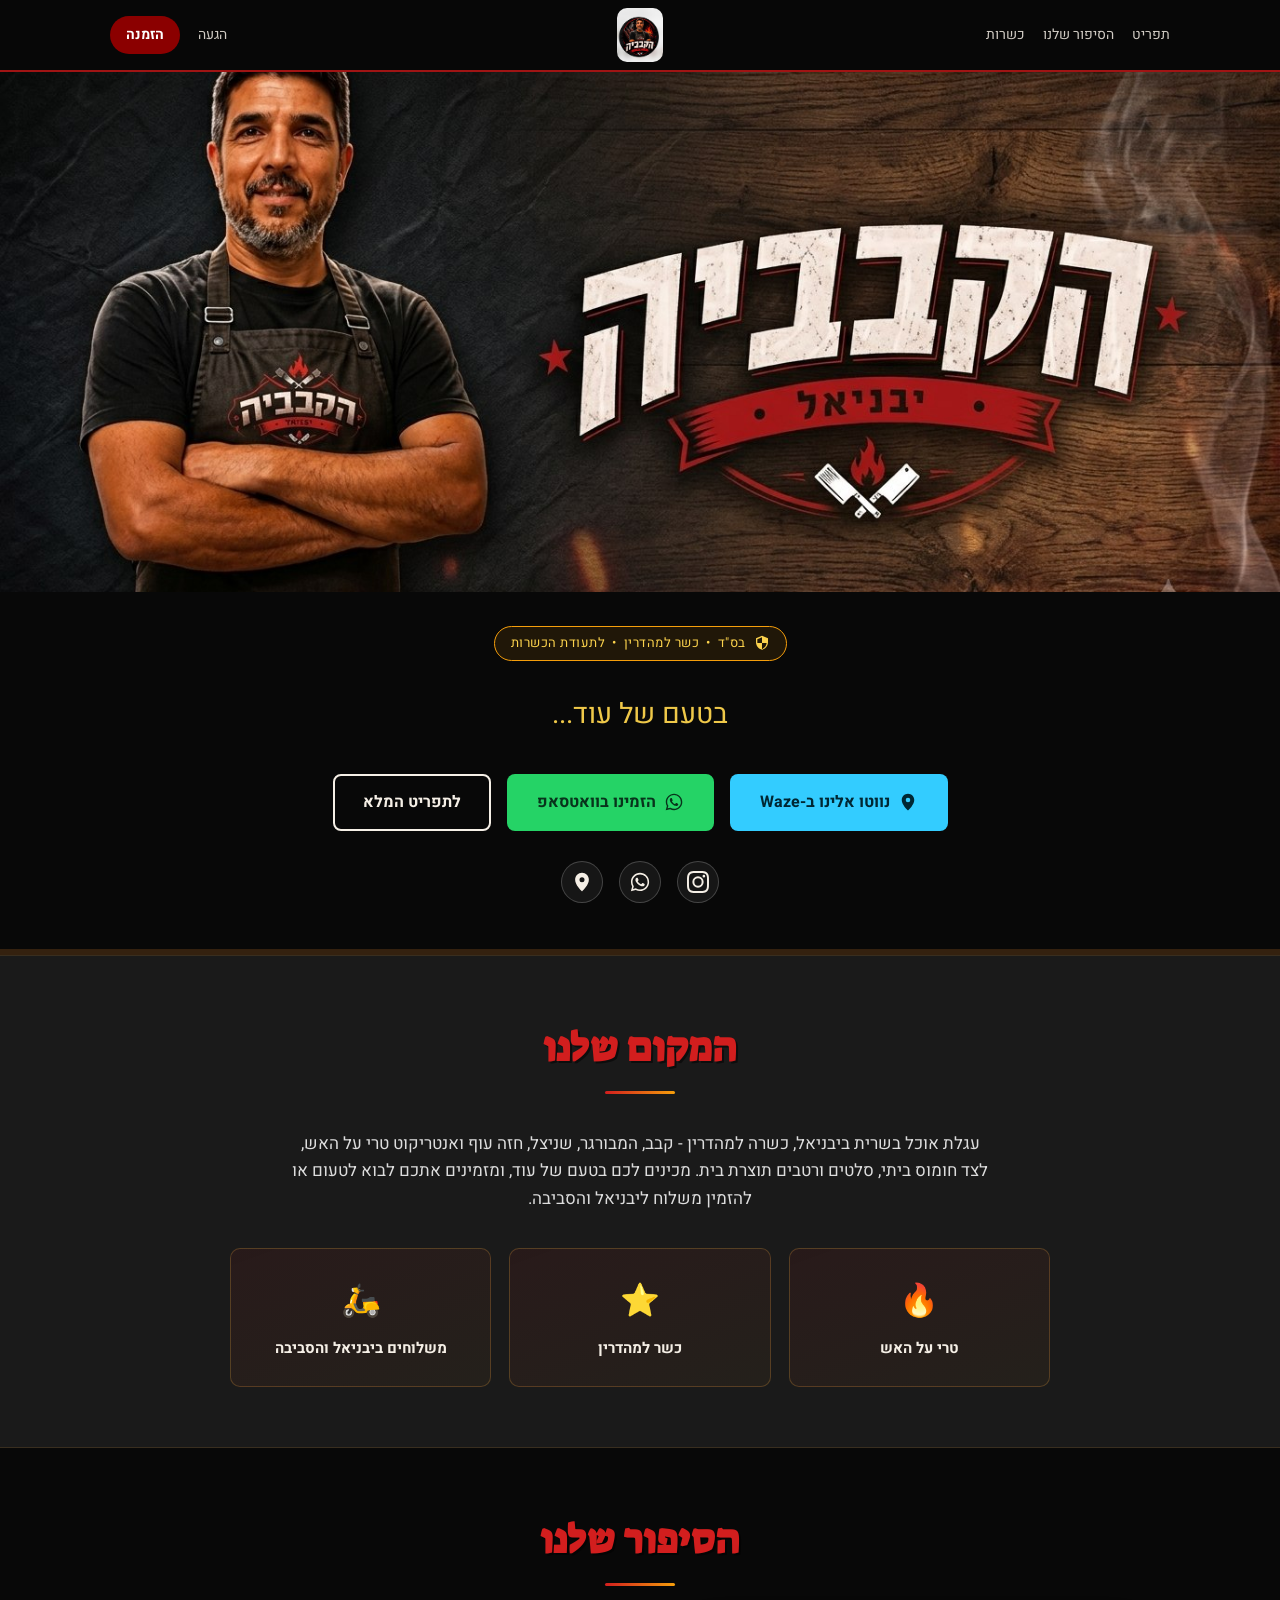
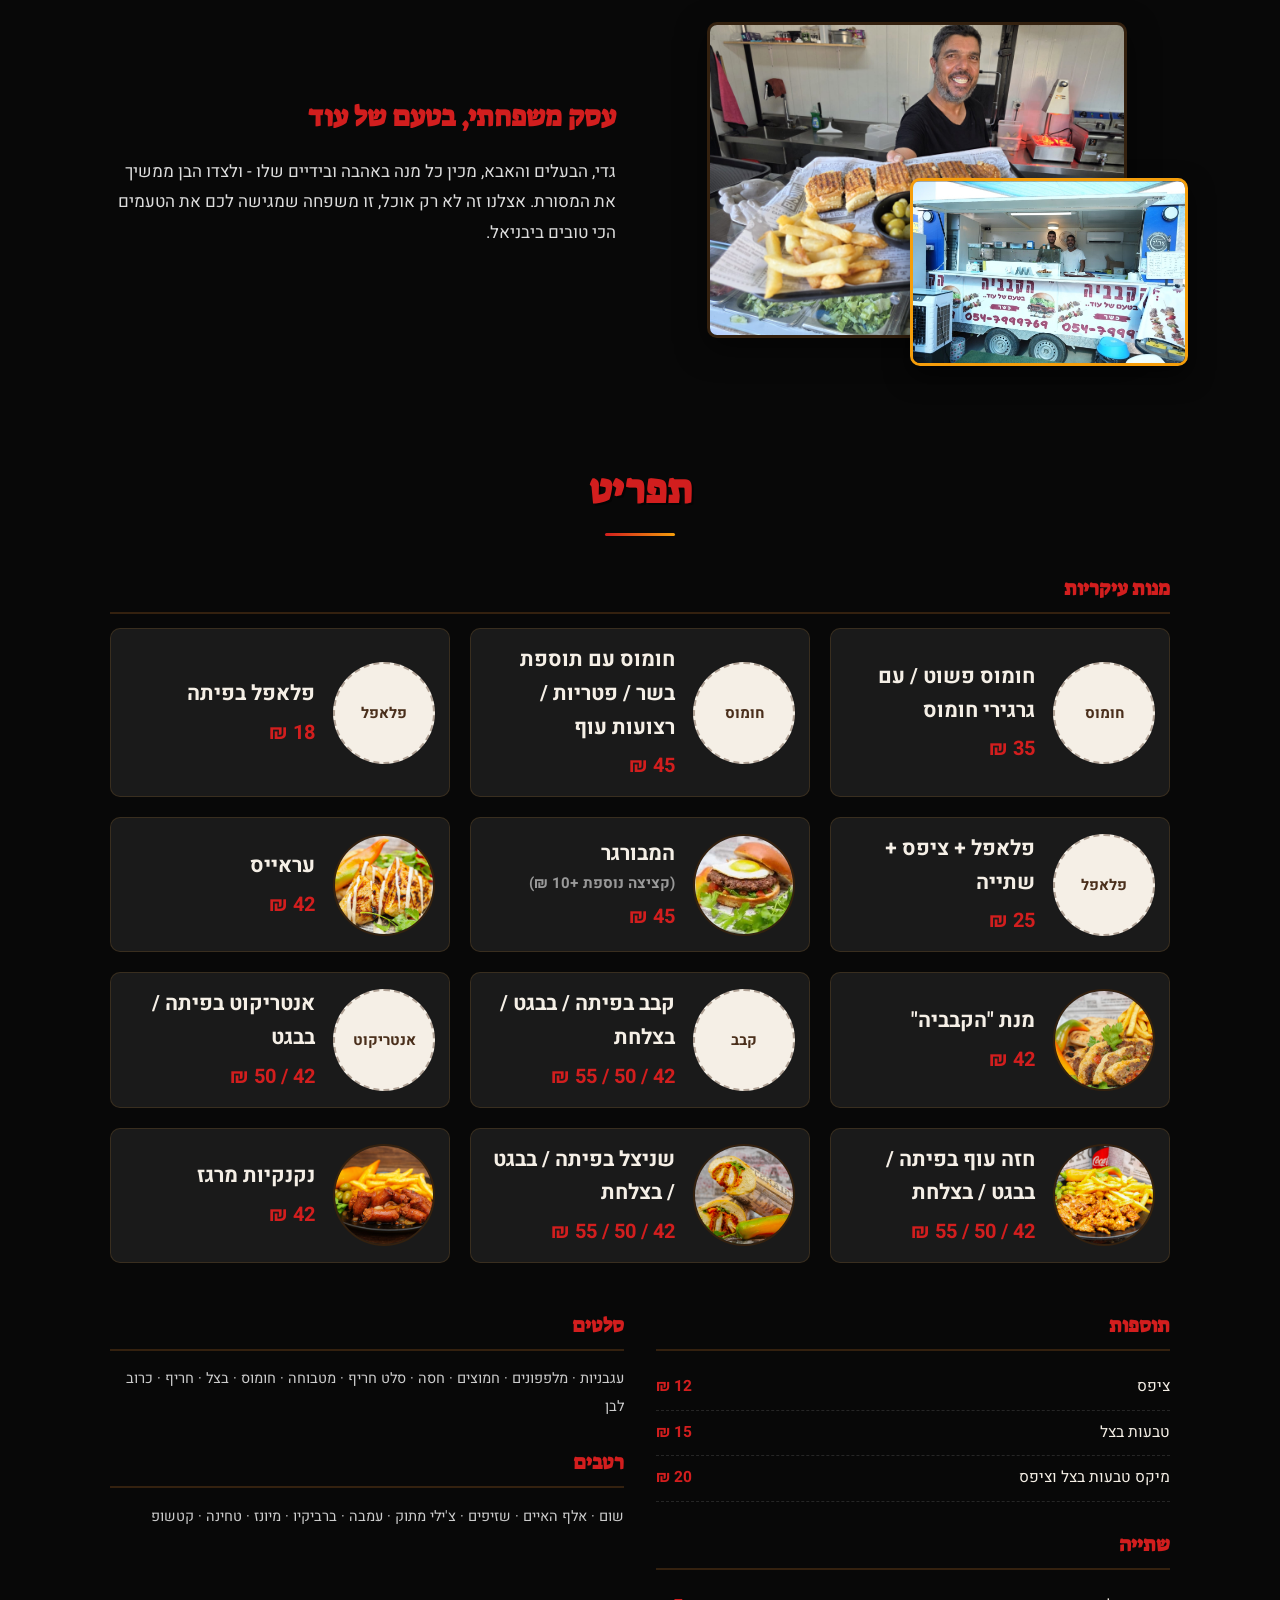
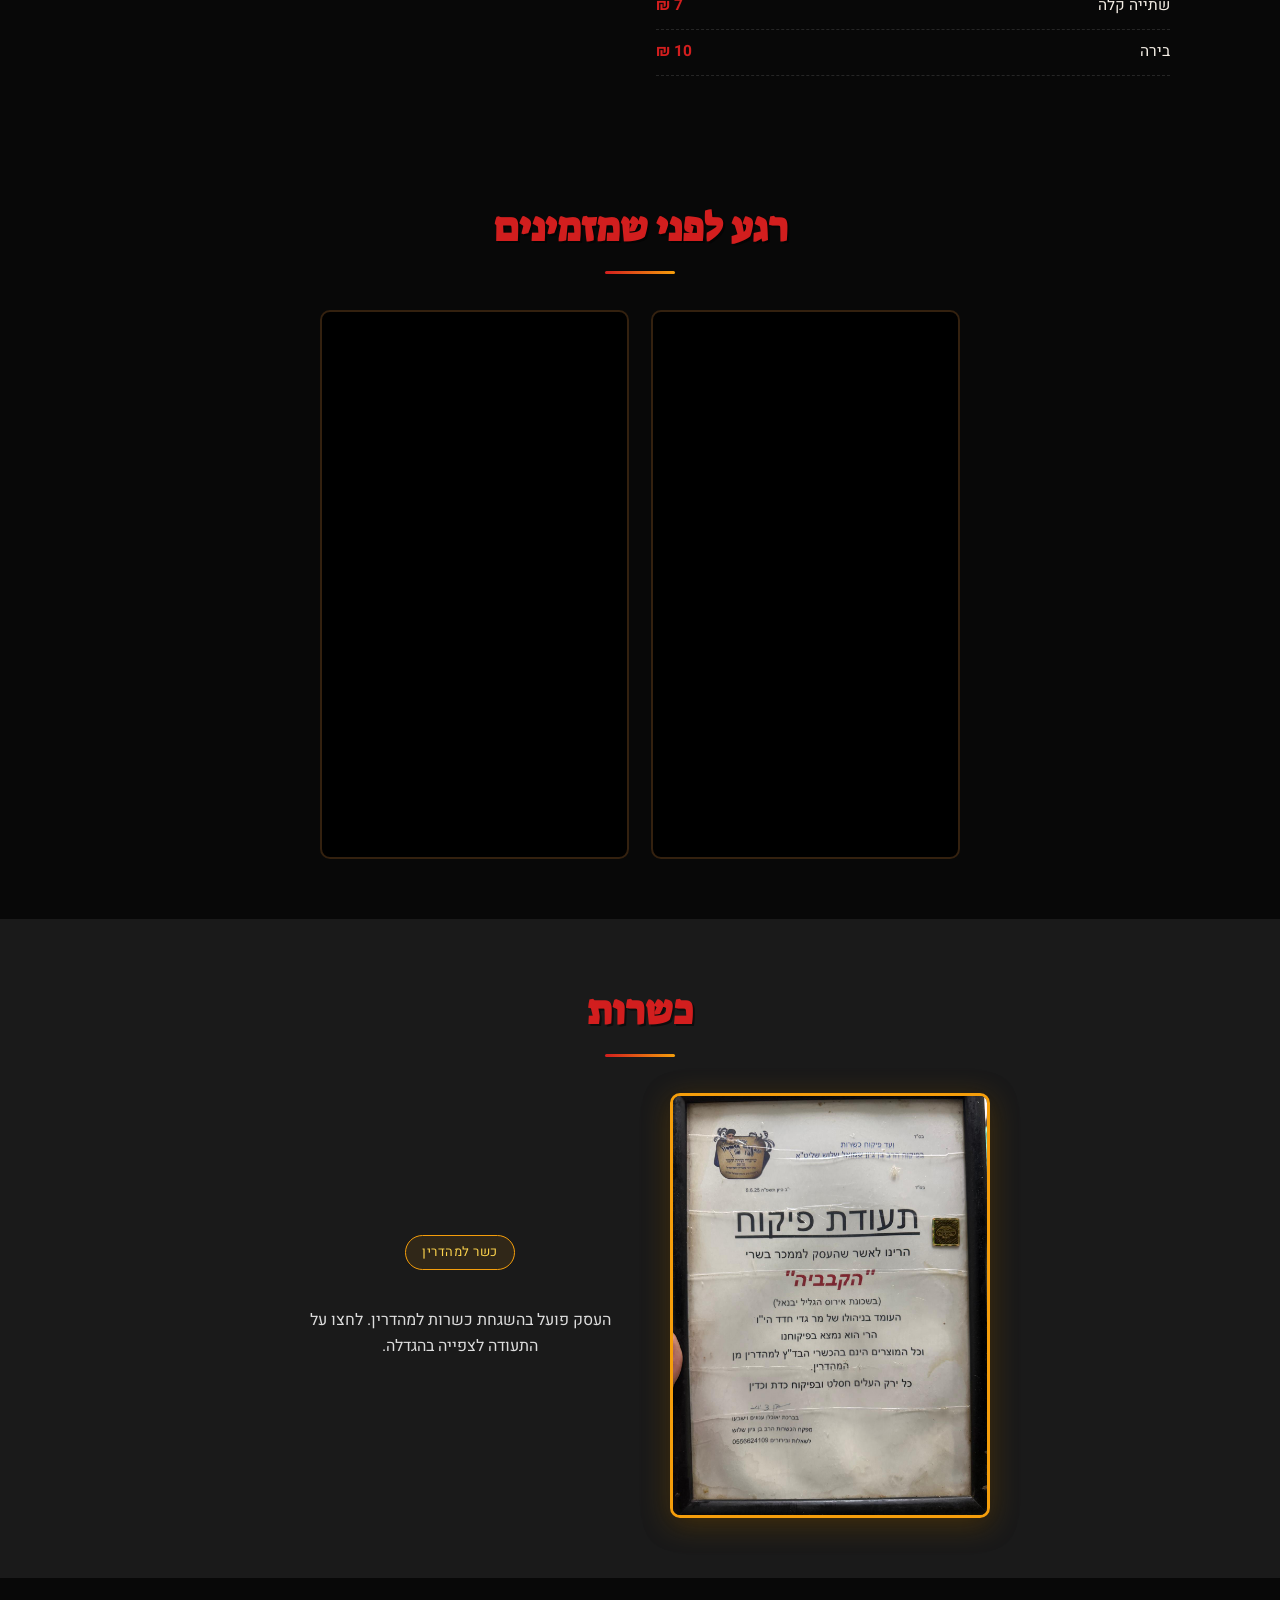
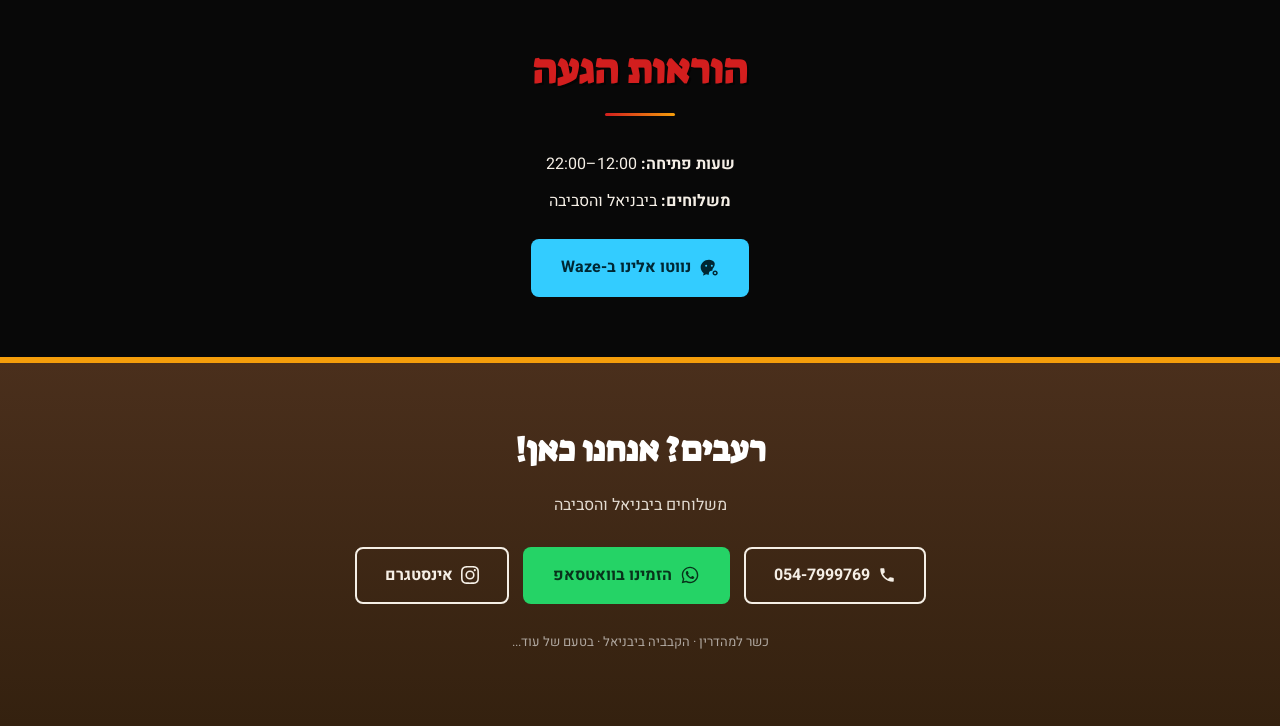
==== commit f3877935: "הוספת Sticky Bottom Action Bar במובייל סרגל פעולות קבוע בתחתית המסך במובייל בלבד (עד 780px), עם שלוש" ====
--- a/site/index.html
+++ b/site/index.html
@@ -295,5 +295,20 @@
   </div>
 </footer>
 
+<nav class="action-bar" aria-label="פעולות מהירות">
+  <a href="tel:0547999769" class="action-bar-btn">
+    <svg viewBox="0 0 24 24" width="22" height="22" fill="currentColor" aria-hidden="true"><path d="M6.62 10.79a15.05 15.05 0 0 0 6.59 6.59l2.2-2.2a1 1 0 0 1 1.02-.24c1.12.37 2.33.57 3.57.57a1 1 0 0 1 1 1V20a1 1 0 0 1-1 1C10.61 21 3 13.39 3 4a1 1 0 0 1 1-1h3.5a1 1 0 0 1 1 1c0 1.24.2 2.45.57 3.57a1 1 0 0 1-.25 1.02l-2.2 2.2z"/></svg>
+    <span>חיוג</span>
+  </a>
+  <a href="https://wa.me/972547999769" target="_blank" rel="noopener" class="action-bar-btn action-bar-btn-whatsapp">
+    <svg viewBox="0 0 24 24" width="22" height="22" fill="currentColor" aria-hidden="true"><path d="M12.04 2C6.58 2 2.13 6.45 2.13 11.91c0 1.75.46 3.45 1.32 4.95L2.05 22l5.25-1.38c1.45.79 3.08 1.21 4.74 1.21h.004c5.46 0 9.91-4.45 9.91-9.91C21.97 6.45 17.5 2 12.04 2zm0 18.13h-.003a8.2 8.2 0 0 1-4.18-1.14l-.3-.18-3.12.82.83-3.04-.2-.31a8.19 8.19 0 0 1-1.26-4.37c0-4.53 3.69-8.22 8.23-8.22 2.2 0 4.26.86 5.82 2.41a8.17 8.17 0 0 1 2.41 5.82c0 4.54-3.69 8.21-8.2 8.21zm4.51-6.15c-.25-.12-1.47-.72-1.7-.81-.23-.08-.39-.12-.56.13-.17.25-.64.81-.78.97-.14.17-.29.19-.54.06-.25-.12-1.04-.38-1.98-1.22-.73-.65-1.23-1.46-1.37-1.71-.14-.25-.02-.38.11-.51.11-.11.25-.29.37-.43.12-.14.16-.25.25-.41.08-.17.04-.31-.02-.43-.06-.12-.56-1.35-.77-1.85-.2-.48-.41-.42-.56-.43-.14-.01-.31-.01-.48-.01-.17 0-.43.06-.66.31s-.87.85-.87 2.08.89 2.41 1.02 2.58c.12.17 1.75 2.68 4.25 3.75.59.26 1.06.41 1.42.52.6.19 1.14.16 1.57.1.48-.07 1.47-.6 1.68-1.19.21-.58.21-1.08.14-1.19-.06-.11-.23-.17-.48-.29z"/></svg>
+    <span>וואטסאפ</span>
+  </a>
+  <a href="https://ul.waze.com/ul?venue_id=23265607.232721607.2099497&overview=yes&utm_campaign=default&utm_source=waze_website&utm_medium=lm_share_location" target="_blank" rel="noopener" class="action-bar-btn">
+    <svg viewBox="0 0 24 24" width="22" height="22" fill="currentColor" aria-hidden="true"><path d="M12 2C7.86 2 4.5 5.36 4.5 9.5c0 5.5 6.44 11.68 7.06 12.26a.6.6 0 0 0 .88 0c.62-.58 7.06-6.76 7.06-12.26C19.5 5.36 16.14 2 12 2zm0 10.25a2.75 2.75 0 1 1 0-5.5 2.75 2.75 0 0 1 0 5.5z"/></svg>
+    <span>ניווט</span>
+  </a>
+</nav>
+
 </body>
 </html>
--- a/site/style.css
+++ b/site/style.css
@@ -132,6 +132,9 @@
 .hero-banner {
   width: 100%;
   height: auto;
+  max-height: 520px;
+  object-fit: cover;
+  object-position: center 38%;
   display: block;
 }
 
@@ -558,6 +561,45 @@
   color: rgba(255,255,255,.6);
 }
 
+/* Sticky bottom action bar (mobile only) */
+.action-bar { display: none; }
+
+@media (max-width: 780px) {
+  .action-bar {
+    display: grid;
+    grid-template-columns: repeat(3, 1fr);
+    position: fixed;
+    inset: auto 0 0 0;
+    z-index: 200;
+    background: var(--red-deep);
+    border-top: 2px solid var(--gold);
+    box-shadow: 0 -4px 18px rgba(0,0,0,.5);
+    padding-bottom: env(safe-area-inset-bottom);
+  }
+
+  .action-bar-btn {
+    display: flex;
+    flex-direction: column;
+    align-items: center;
+    justify-content: center;
+    gap: 3px;
+    min-height: 60px;
+    padding: 8px 4px;
+    color: #fff;
+    font-size: 13px;
+    font-weight: 700;
+    border-left: 1px solid rgba(255,255,255,.18);
+  }
+  .action-bar-btn:last-child { border-left: 0; }
+  .action-bar-btn:active { background: var(--red-deep-dark); }
+
+  .action-bar-btn-whatsapp { background: var(--whatsapp); color: #08331b; }
+  .action-bar-btn-whatsapp:active { background: #1fb955; }
+
+  /* keep the footer clear of the fixed bar */
+  body { padding-bottom: calc(64px + env(safe-area-inset-bottom)); }
+}
+
 @media (max-width: 640px) {
   .main-nav { gap: 12px; }
   .main-nav a:not(.nav-cta) { display: none; }
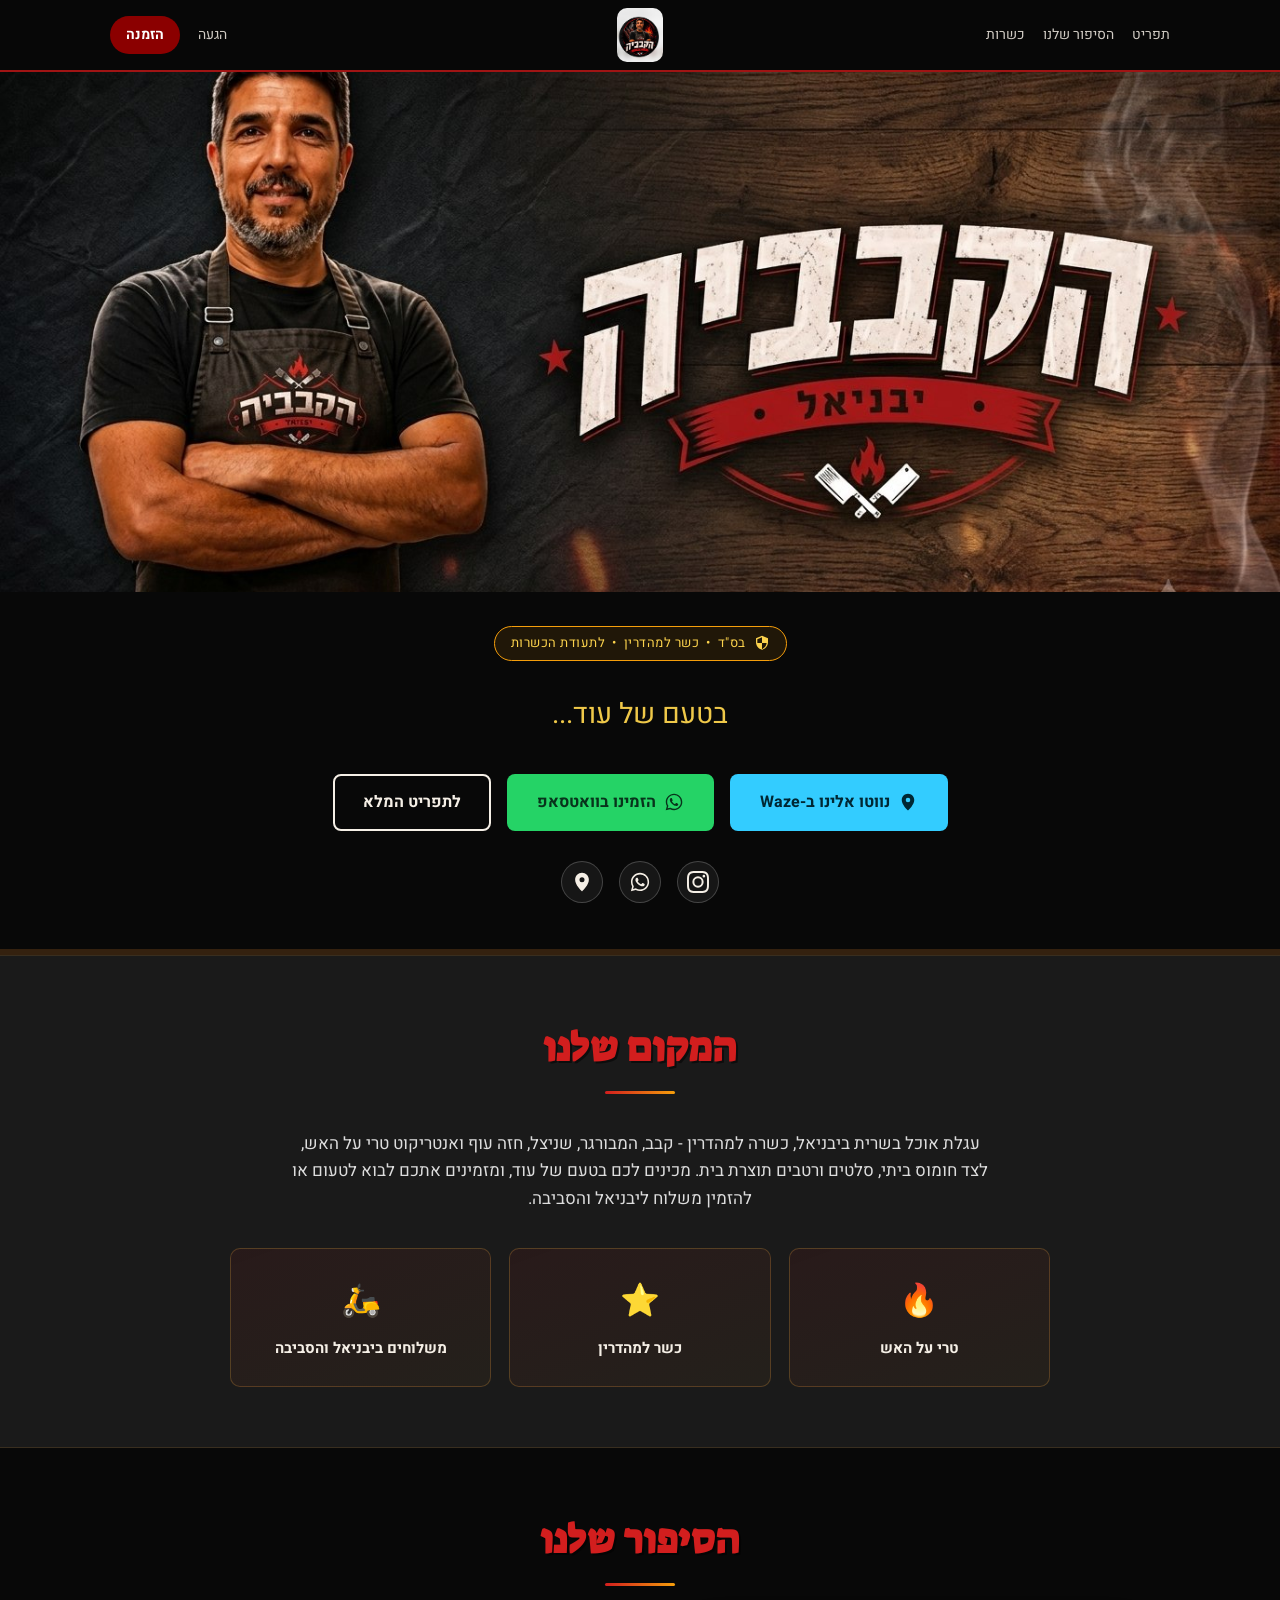
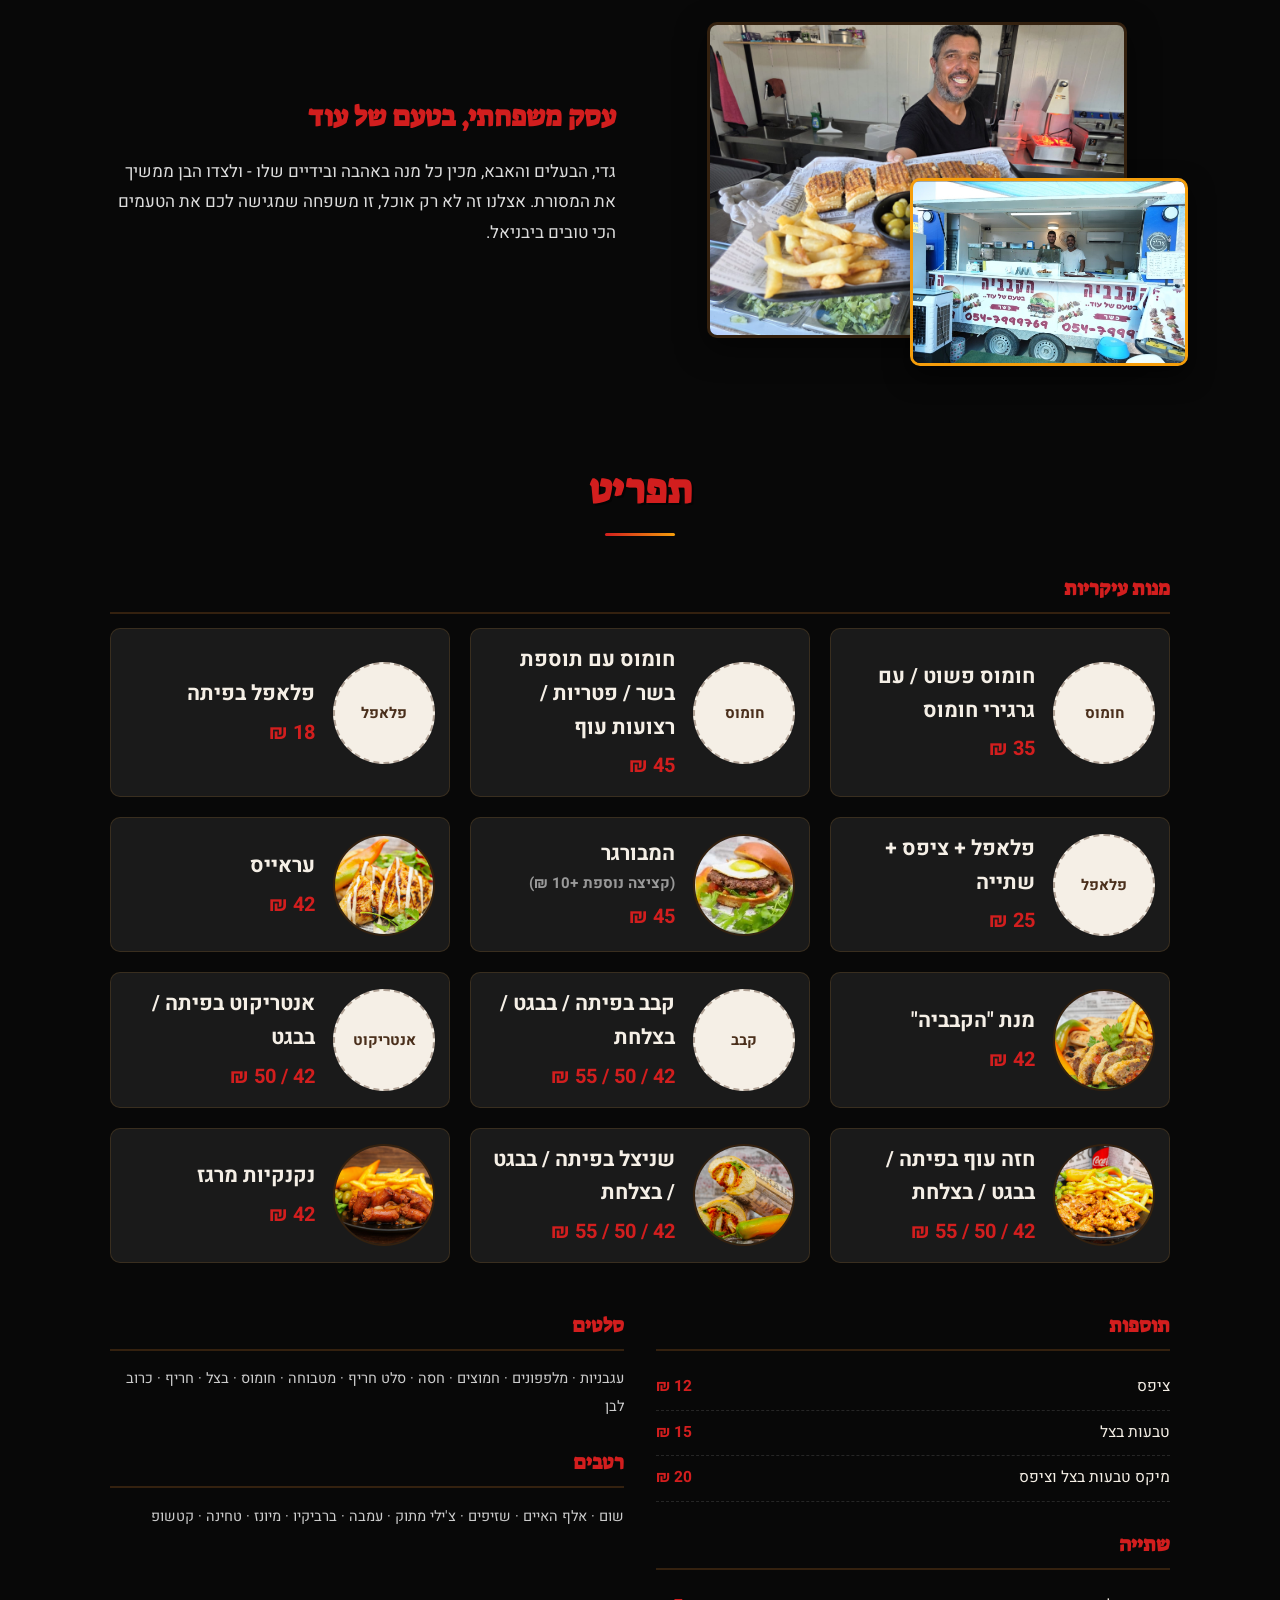
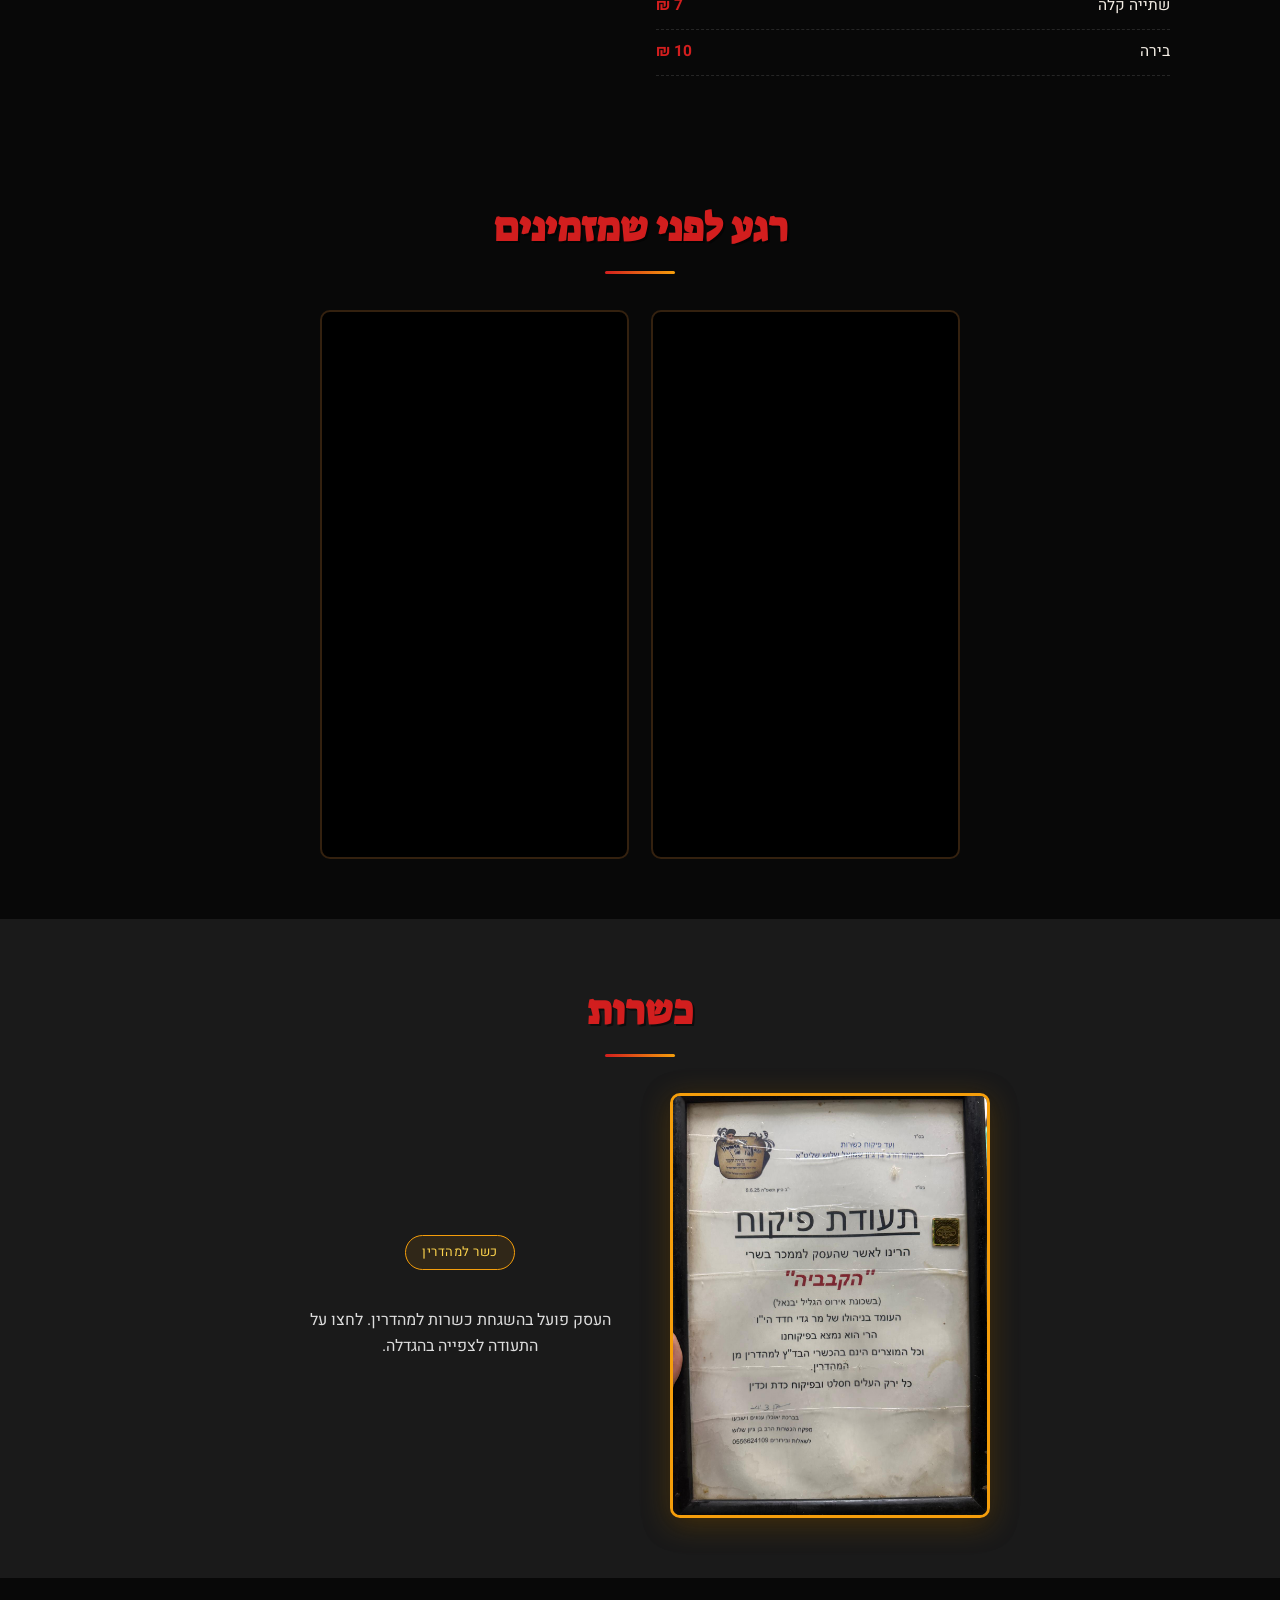
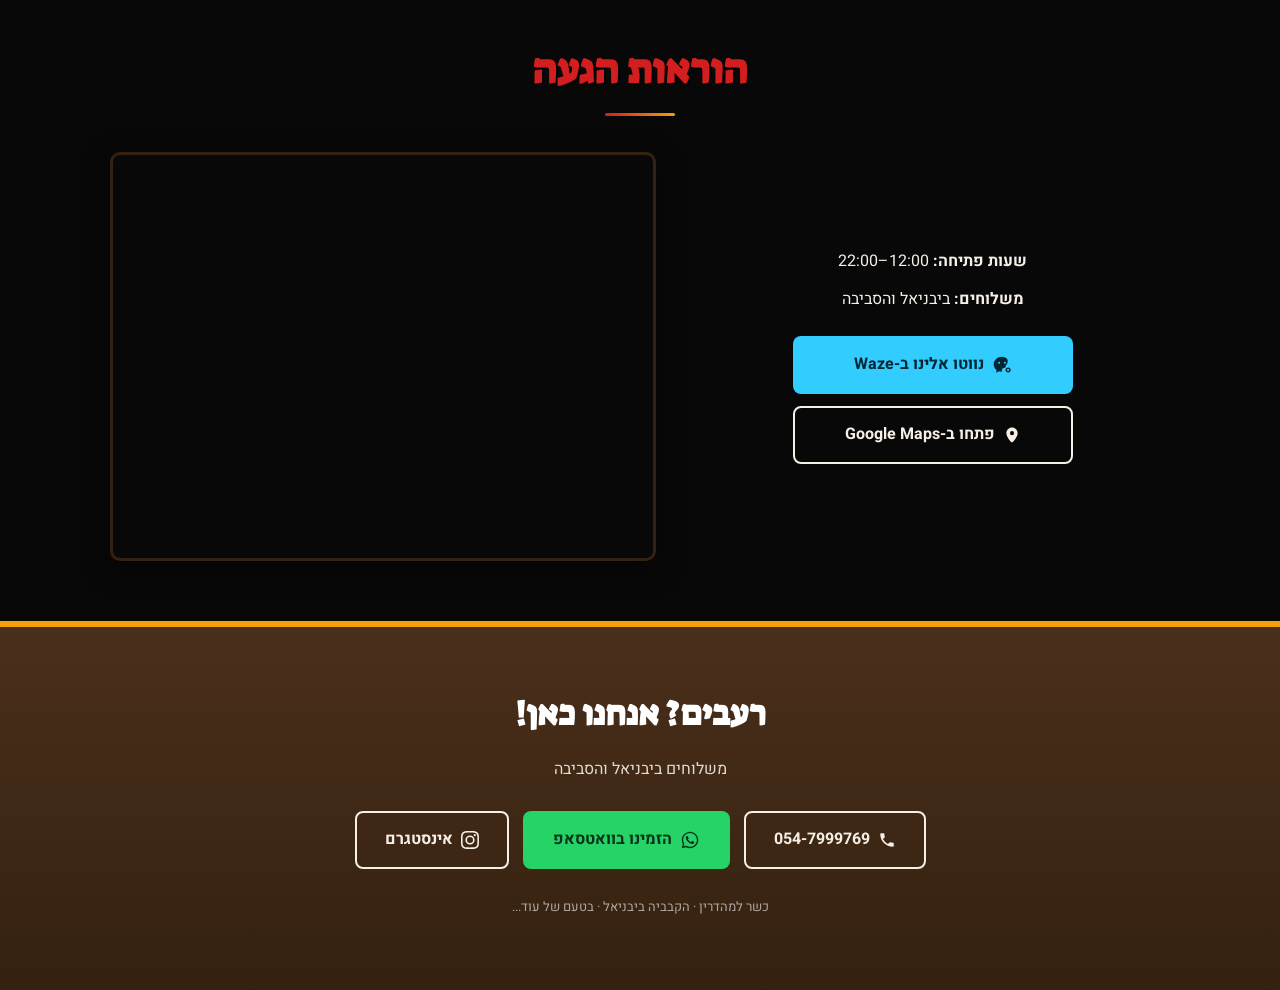
==== commit b314eff6: "הוספת מפה מוטבעת בסקשן הוראות הגעה - iframe של Google Maps לצד פרטי ההגעה: שני טורים בדסקטופ, אחד מת" ====
--- a/site/index.html
+++ b/site/index.html
@@ -262,10 +262,24 @@
         <div class="location-info">
           <p><strong>שעות פתיחה:</strong> 12:00–22:00</p>
           <p><strong>משלוחים:</strong> ביבניאל והסביבה</p>
-          <a href="https://ul.waze.com/ul?venue_id=23265607.232721607.2099497&overview=yes&utm_campaign=default&utm_source=waze_website&utm_medium=lm_share_location" target="_blank" rel="noopener" class="btn btn-waze">
-            <svg viewBox="0 0 24 24" width="20" height="20" fill="currentColor" aria-hidden="true"><path d="M12 2C6.48 2 2 6.11 2 11.2c0 2.85 1.4 5.39 3.6 7.08-.06.53-.24 1.42-.79 2.29-.1.16.02.36.21.34 1.06-.13 2.4-.5 3.42-1.29.82.22 1.69.34 2.56.34.4 0 .79-.02 1.17-.07-.24-.44-.37-.94-.37-1.47 0-1.77 1.5-3.2 3.35-3.2.28 0 .55.03.81.1.24-.63.37-1.31.37-2.02C22 6.11 17.52 2 12 2zM8.6 10.4a1.2 1.2 0 1 1 0-2.4 1.2 1.2 0 0 1 0 2.4zm6.8 0a1.2 1.2 0 1 1 0-2.4 1.2 1.2 0 0 1 0 2.4zm-6.9 2.6c.4 1.5 1.85 2.6 3.5 2.6s3.1-1.1 3.5-2.6H8.5zM19.35 15c-1.75 0-3.15 1.34-3.15 3s1.4 3 3.15 3 3.15-1.34 3.15-3-1.4-3-3.15-3zm0 4.2c-.72 0-1.3-.54-1.3-1.2s.58-1.2 1.3-1.2 1.3.54 1.3 1.2-.58 1.2-1.3 1.2z"/></svg>
-            נווטו אלינו ב-Waze
-          </a>
+          <div class="location-actions">
+            <a href="https://ul.waze.com/ul?venue_id=23265607.232721607.2099497&overview=yes&utm_campaign=default&utm_source=waze_website&utm_medium=lm_share_location" target="_blank" rel="noopener" class="btn btn-waze">
+              <svg viewBox="0 0 24 24" width="20" height="20" fill="currentColor" aria-hidden="true"><path d="M12 2C6.48 2 2 6.11 2 11.2c0 2.85 1.4 5.39 3.6 7.08-.06.53-.24 1.42-.79 2.29-.1.16.02.36.21.34 1.06-.13 2.4-.5 3.42-1.29.82.22 1.69.34 2.56.34.4 0 .79-.02 1.17-.07-.24-.44-.37-.94-.37-1.47 0-1.77 1.5-3.2 3.35-3.2.28 0 .55.03.81.1.24-.63.37-1.31.37-2.02C22 6.11 17.52 2 12 2zM8.6 10.4a1.2 1.2 0 1 1 0-2.4 1.2 1.2 0 0 1 0 2.4zm6.8 0a1.2 1.2 0 1 1 0-2.4 1.2 1.2 0 0 1 0 2.4zm-6.9 2.6c.4 1.5 1.85 2.6 3.5 2.6s3.1-1.1 3.5-2.6H8.5zM19.35 15c-1.75 0-3.15 1.34-3.15 3s1.4 3 3.15 3 3.15-1.34 3.15-3-1.4-3-3.15-3zm0 4.2c-.72 0-1.3-.54-1.3-1.2s.58-1.2 1.3-1.2 1.3.54 1.3 1.2-.58 1.2-1.3 1.2z"/></svg>
+              נווטו אלינו ב-Waze
+            </a>
+            <a href="https://maps.app.goo.gl/tAdLXZcLzJYwA2XY7" target="_blank" rel="noopener" class="btn btn-outline">
+              <svg viewBox="0 0 24 24" width="18" height="18" fill="currentColor" aria-hidden="true"><path d="M12 2C7.86 2 4.5 5.36 4.5 9.5c0 5.5 6.44 11.68 7.06 12.26a.6.6 0 0 0 .88 0c.62-.58 7.06-6.76 7.06-12.26C19.5 5.36 16.14 2 12 2zm0 10.25a2.75 2.75 0 1 1 0-5.5 2.75 2.75 0 0 1 0 5.5z"/></svg>
+              פתחו ב-Google Maps
+            </a>
+          </div>
+        </div>
+        <div class="location-map">
+          <iframe
+            src="https://maps.google.com/maps?q=%D7%94%D7%A7%D7%91%D7%91%D7%99%D7%94%20%D7%99%D7%91%D7%A0%D7%99%D7%90%D7%9C&hl=he&z=15&output=embed"
+            title="מפת המיקום של הקבביה ביבניאל"
+            loading="lazy"
+            referrerpolicy="no-referrer-when-downgrade"
+            allowfullscreen></iframe>
         </div>
       </div>
     </div>
--- a/site/style.css
+++ b/site/style.css
@@ -514,8 +514,10 @@
 
 /* Location */
 .location-content {
-  display: flex;
-  justify-content: center;
+  display: grid;
+  grid-template-columns: 1fr 1.15fr;
+  gap: 40px;
+  align-items: center;
 }
 
 .location-info {
@@ -526,7 +528,30 @@
   gap: 12px;
 }
 .location-info p { margin: 0; font-size: 16px; }
-.location-info .btn { margin-top: 12px; }
+
+.location-actions {
+  display: flex;
+  flex-direction: column;
+  gap: 12px;
+  margin-top: 12px;
+  width: 100%;
+  max-width: 280px;
+}
+.location-actions .btn { justify-content: center; }
+
+.location-map {
+  border-radius: var(--radius);
+  overflow: hidden;
+  border: 3px solid var(--wood-dark);
+  box-shadow: 0 8px 26px rgba(0,0,0,.5);
+  aspect-ratio: 4 / 3;
+}
+.location-map iframe {
+  width: 100%;
+  height: 100%;
+  border: 0;
+  display: block;
+}
 
 /* Footer */
 .site-footer {
@@ -609,4 +634,6 @@
 @media (max-width: 780px) {
   .family-content { grid-template-columns: 1fr; gap: 60px; }
   .family-photo-sub { width: 62%; bottom: -24px; right: 8px; }
-}
+  .location-content { grid-template-columns: 1fr; gap: 28px; }
+  .location-map { aspect-ratio: 1 / 1; }
+}
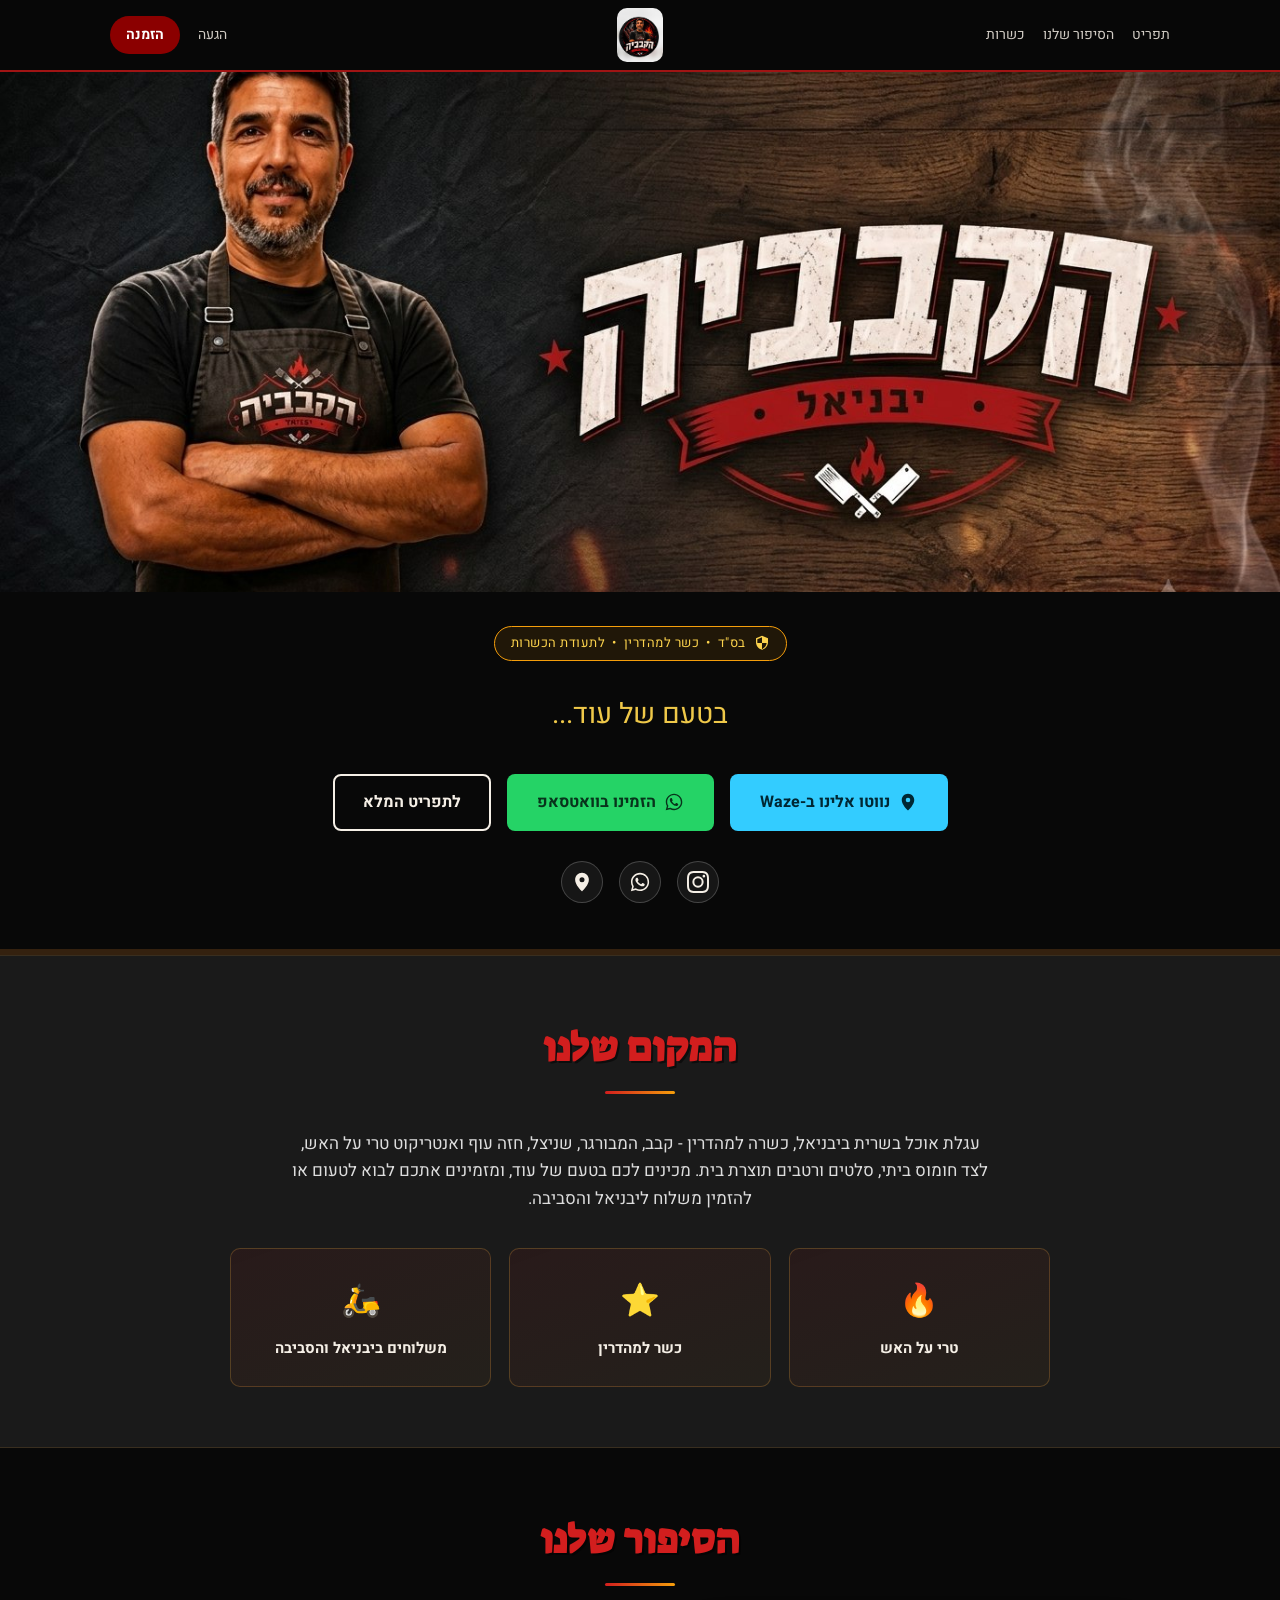
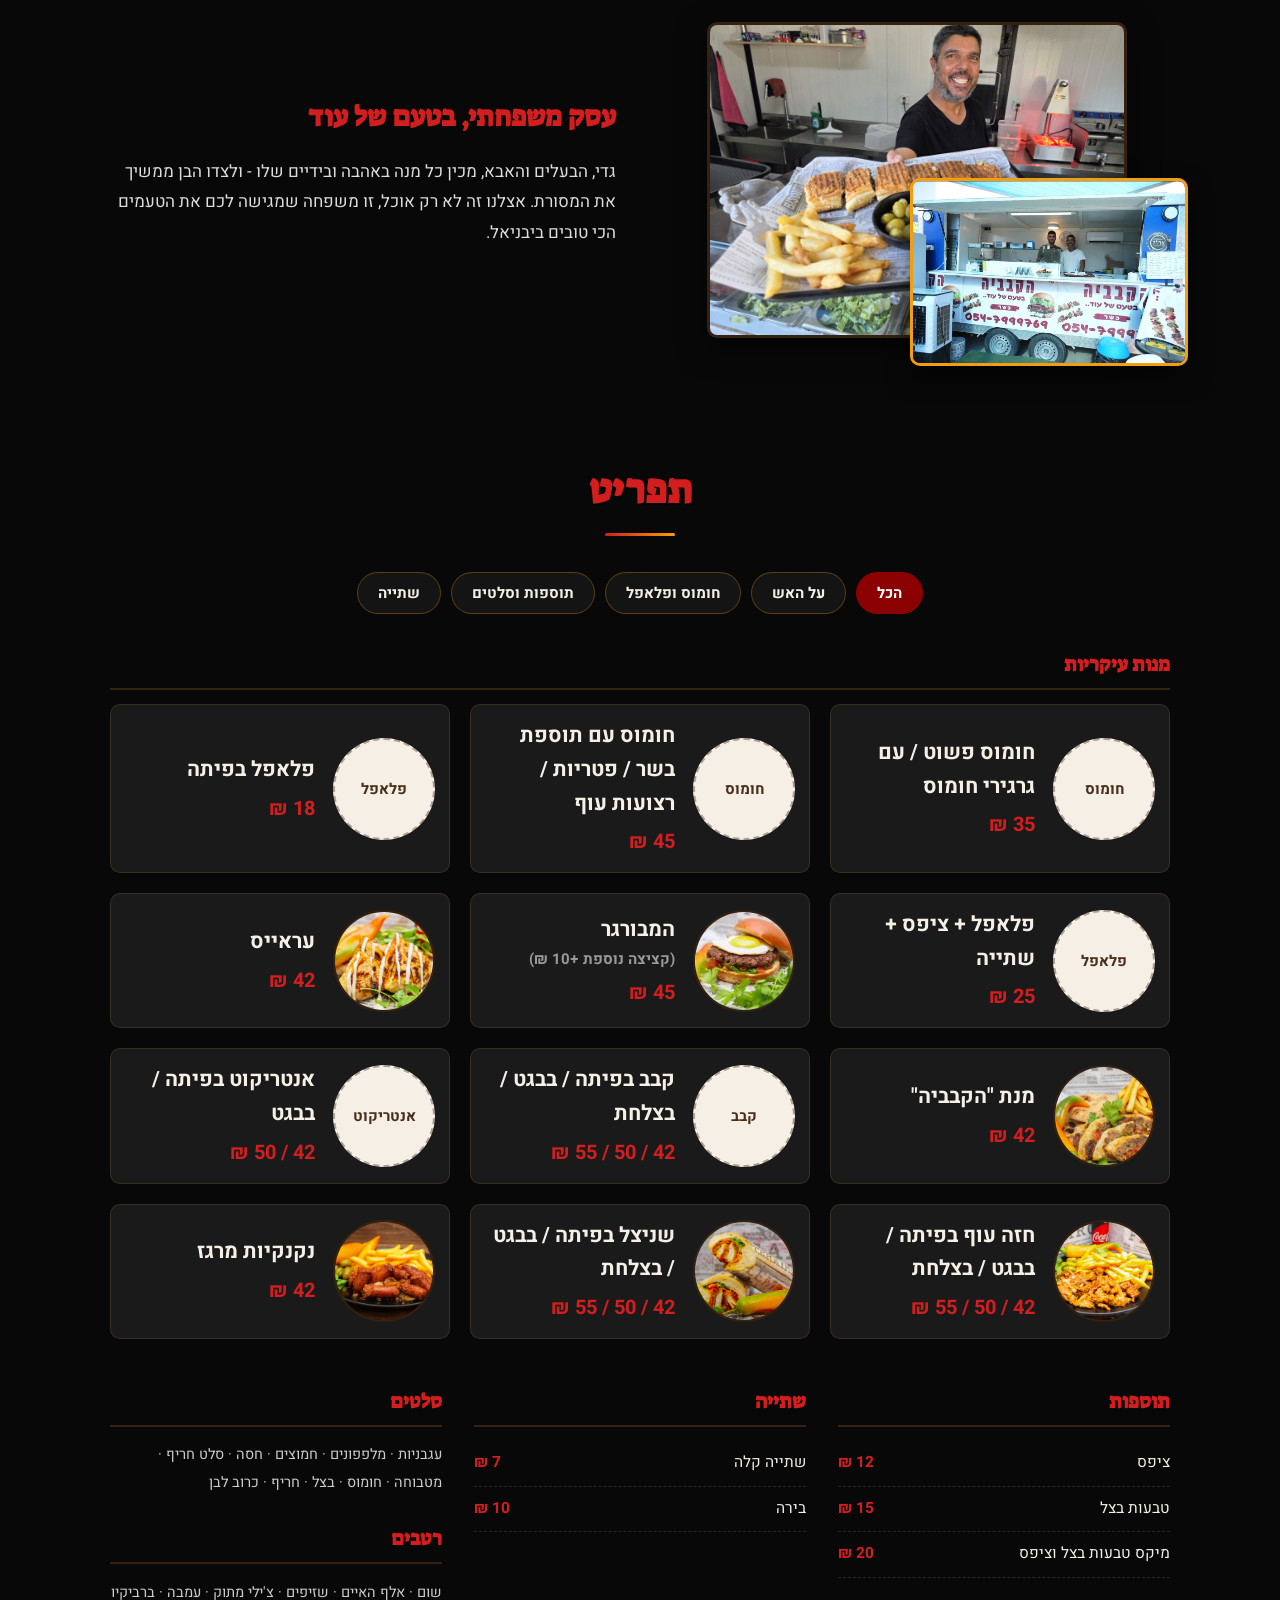
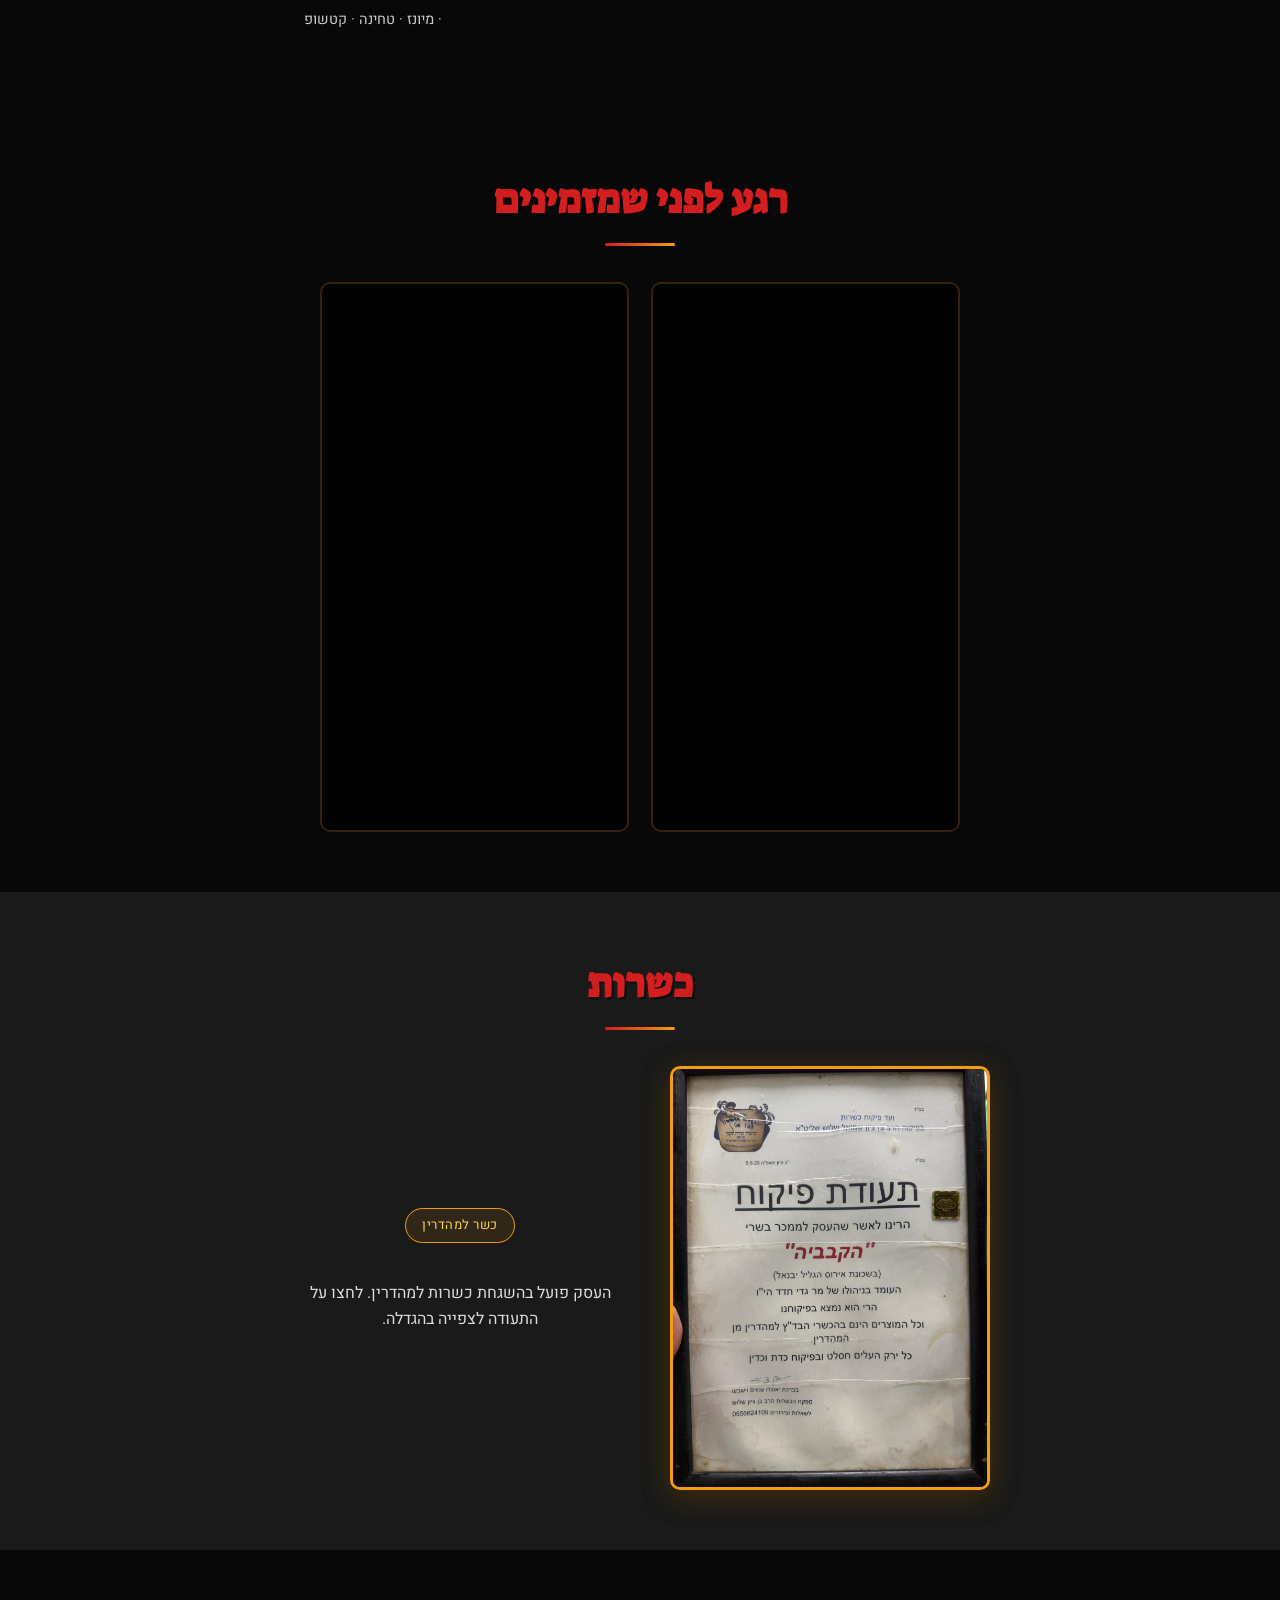
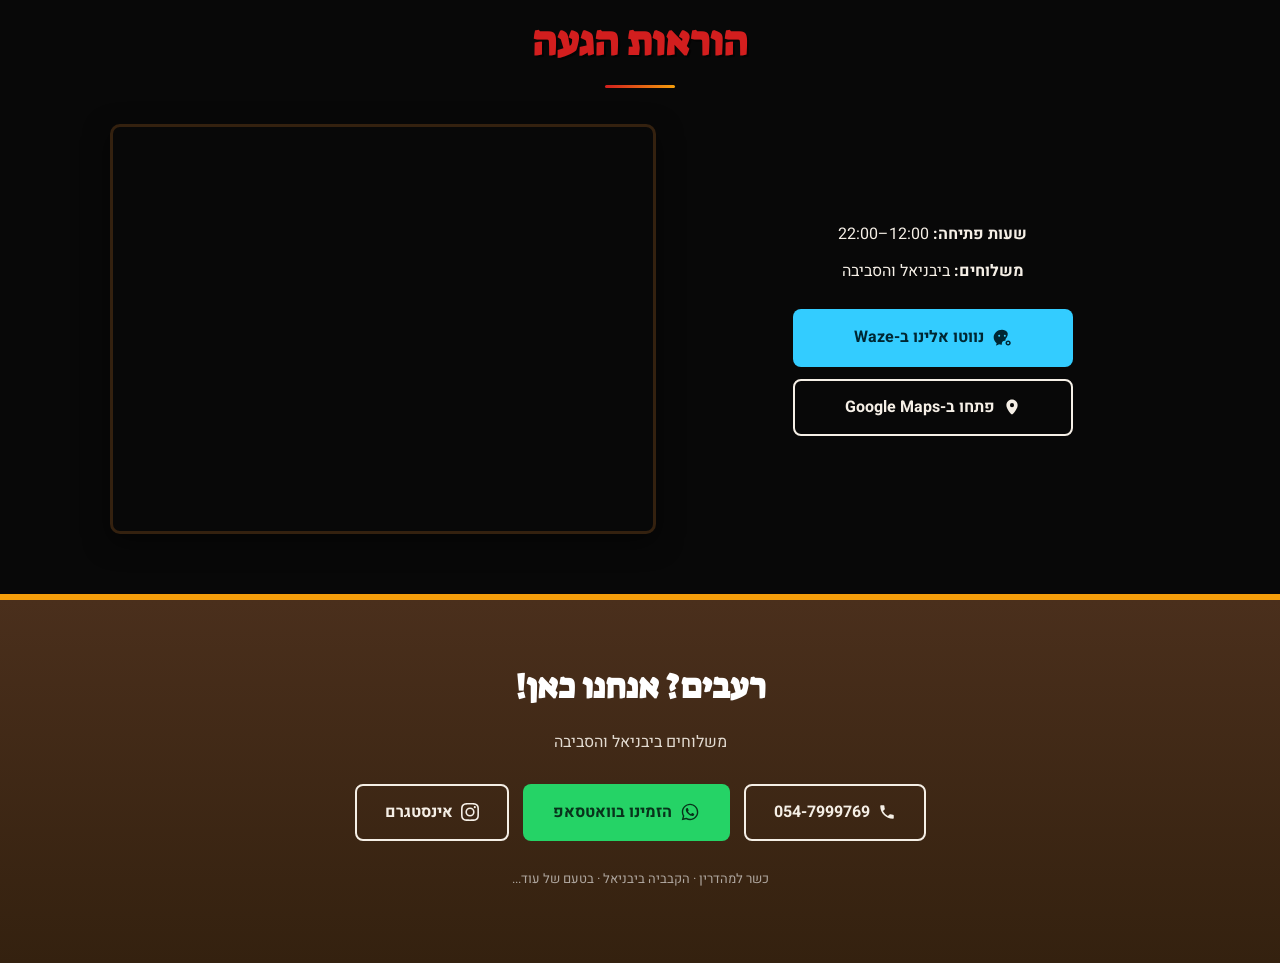
==== commit 3864611c: "הוספת ניווט טאבים לתפריט חמישה טאבים לסינון התפריט: הכל / על האש / חומוס ופלאפל / תוספות וסלטים / שת" ====
--- a/site/index.html
+++ b/site/index.html
@@ -111,87 +111,95 @@
     <div class="section-inner">
       <h2 class="section-title">תפריט</h2>
 
-      <div class="menu-group menu-group-main">
+      <div class="menu-tabs" role="tablist" aria-label="קטגוריות בתפריט">
+        <button type="button" class="menu-tab is-active" role="tab" aria-selected="true" data-filter="all">הכל</button>
+        <button type="button" class="menu-tab" role="tab" aria-selected="false" data-filter="grill">על האש</button>
+        <button type="button" class="menu-tab" role="tab" aria-selected="false" data-filter="hummus">חומוס ופלאפל</button>
+        <button type="button" class="menu-tab" role="tab" aria-selected="false" data-filter="sides">תוספות וסלטים</button>
+        <button type="button" class="menu-tab" role="tab" aria-selected="false" data-filter="drinks">שתייה</button>
+      </div>
+
+      <div class="menu-group menu-group-main" data-cat="grill hummus">
         <h3>מנות עיקריות</h3>
         <div class="menu-dish-list">
-          <div class="menu-dish">
+          <div class="menu-dish" data-cat="hummus">
             <div class="menu-dish-img placeholder"><span>חומוס</span></div>
             <div class="menu-dish-info">
               <span class="menu-dish-name">חומוס פשוט / עם גרגירי חומוס</span>
               <span class="price">35 ₪</span>
             </div>
           </div>
-          <div class="menu-dish">
+          <div class="menu-dish" data-cat="hummus">
             <div class="menu-dish-img placeholder"><span>חומוס</span></div>
             <div class="menu-dish-info">
               <span class="menu-dish-name">חומוס עם תוספת בשר / פטריות / רצועות עוף</span>
               <span class="price">45 ₪</span>
             </div>
           </div>
-          <div class="menu-dish">
+          <div class="menu-dish" data-cat="hummus">
             <div class="menu-dish-img placeholder"><span>פלאפל</span></div>
             <div class="menu-dish-info">
               <span class="menu-dish-name">פלאפל בפיתה</span>
               <span class="price">18 ₪</span>
             </div>
           </div>
-          <div class="menu-dish">
+          <div class="menu-dish" data-cat="hummus">
             <div class="menu-dish-img placeholder"><span>פלאפל</span></div>
             <div class="menu-dish-info">
               <span class="menu-dish-name">פלאפל + ציפס + שתייה</span>
               <span class="price">25 ₪</span>
             </div>
           </div>
-          <div class="menu-dish">
+          <div class="menu-dish" data-cat="grill">
             <img src="images/burger.jpg" alt="המבורגר" loading="lazy" class="menu-dish-img">
             <div class="menu-dish-info">
               <span class="menu-dish-name">המבורגר <em>(קציצה נוספת +10 ₪)</em></span>
               <span class="price">45 ₪</span>
             </div>
           </div>
-          <div class="menu-dish">
+          <div class="menu-dish" data-cat="grill">
             <img src="images/arayes.jpg" alt="עראייס" loading="lazy" class="menu-dish-img">
             <div class="menu-dish-info">
               <span class="menu-dish-name">עראייס</span>
               <span class="price">42 ₪</span>
             </div>
           </div>
-          <div class="menu-dish">
+          <div class="menu-dish" data-cat="grill">
             <img src="images/kababiya.jpg" alt="מנת הקבביה" loading="lazy" class="menu-dish-img">
             <div class="menu-dish-info">
               <span class="menu-dish-name">מנת "הקבביה"</span>
               <span class="price">42 ₪</span>
             </div>
           </div>
-          <div class="menu-dish">
+          <div class="menu-dish" data-cat="grill">
             <div class="menu-dish-img placeholder"><span>קבב</span></div>
             <div class="menu-dish-info">
               <span class="menu-dish-name">קבב בפיתה / בבגט / בצלחת</span>
               <span class="price">42 / 50 / 55 ₪</span>
             </div>
           </div>
-          <div class="menu-dish">
+          <div class="menu-dish" data-cat="grill">
             <div class="menu-dish-img placeholder"><span>אנטריקוט</span></div>
             <div class="menu-dish-info">
               <span class="menu-dish-name">אנטריקוט בפיתה / בבגט</span>
               <span class="price">42 / 50 ₪</span>
             </div>
           </div>
-          <div class="menu-dish">
+          <div class="menu-dish" data-cat="grill">
             <img src="images/chicken.jpg" alt="חזה עוף" loading="lazy" class="menu-dish-img">
             <div class="menu-dish-info">
               <span class="menu-dish-name">חזה עוף בפיתה / בבגט / בצלחת</span>
               <span class="price">42 / 50 / 55 ₪</span>
             </div>
           </div>
-          <div class="menu-dish">
+          <div class="menu-dish" data-cat="grill">
             <img src="images/schnitzel.jpg" alt="שניצל" loading="lazy" class="menu-dish-img">
             <div class="menu-dish-info">
               <span class="menu-dish-name">שניצל בפיתה / בבגט / בצלחת</span>
               <span class="price">42 / 50 / 55 ₪</span>
             </div>
           </div>
-          <div class="menu-dish">
+          <div class="menu-dish" data-cat="grill">
             <img src="images/merguez.jpg" alt="נקנקיות מרגז" loading="lazy" class="menu-dish-img">
             <div class="menu-dish-info">
               <span class="menu-dish-name">נקנקיות מרגז</span>
@@ -202,13 +210,16 @@
       </div>
 
       <div class="menu-groups">
-        <div class="menu-group">
+        <div class="menu-group" data-cat="sides">
           <h3>תוספות</h3>
           <ul class="menu-list">
             <li><span>ציפס</span><span class="price">12 ₪</span></li>
             <li><span>טבעות בצל</span><span class="price">15 ₪</span></li>
             <li><span>מיקס טבעות בצל וציפס</span><span class="price">20 ₪</span></li>
           </ul>
+        </div>
+
+        <div class="menu-group" data-cat="drinks">
           <h3>שתייה</h3>
           <ul class="menu-list">
             <li><span>שתייה קלה</span><span class="price">7 ₪</span></li>
@@ -216,7 +227,7 @@
           </ul>
         </div>
 
-        <div class="menu-group">
+        <div class="menu-group" data-cat="sides">
           <h3>סלטים</h3>
           <p class="menu-tags">עגבניות · מלפפונים · חמוצים · חסה · סלט חריף · מטבוחה · חומוס · בצל · חריף · כרוב לבן</p>
           <h3>רטבים</h3>
@@ -324,5 +335,46 @@
   </a>
 </nav>
 
+<script>
+(function () {
+  var tabs = document.querySelectorAll('.menu-tab');
+  var dishes = document.querySelectorAll('.menu-dish');
+  var groups = document.querySelectorAll('.menu-group[data-cat]');
+
+  function matches(el, filter) {
+    return filter === 'all' || el.dataset.cat.split(' ').indexOf(filter) !== -1;
+  }
+
+  function apply(filter) {
+    dishes.forEach(function (dish) {
+      dish.hidden = !matches(dish, filter);
+    });
+    // hide a whole group once nothing inside it is left showing
+    groups.forEach(function (group) {
+      var own = matches(group, filter);
+      var list = group.querySelector('.menu-dish-list');
+      if (list) {
+        own = Array.prototype.some.call(
+          list.querySelectorAll('.menu-dish'),
+          function (d) { return !d.hidden; }
+        );
+      }
+      group.hidden = !own;
+    });
+    tabs.forEach(function (tab) {
+      var on = tab.dataset.filter === filter;
+      tab.classList.toggle('is-active', on);
+      tab.setAttribute('aria-selected', on ? 'true' : 'false');
+    });
+  }
+
+  tabs.forEach(function (tab) {
+    tab.addEventListener('click', function () {
+      apply(tab.dataset.filter);
+    });
+  });
+})();
+</script>
+
 </body>
 </html>
--- a/site/style.css
+++ b/site/style.css
@@ -17,6 +17,8 @@
 
 * { box-sizing: border-box; }
 
+[hidden] { display: none !important; }
+
 html { scroll-behavior: smooth; }
 
 body {
@@ -352,6 +354,34 @@
 
 /* Menu */
 .menu { background: var(--black); }
+
+.menu-tabs {
+  display: flex;
+  justify-content: center;
+  flex-wrap: wrap;
+  gap: 10px;
+  margin-bottom: 34px;
+}
+
+.menu-tab {
+  font-family: inherit;
+  font-size: 15px;
+  font-weight: 700;
+  color: var(--cream);
+  background: rgba(255,255,255,.05);
+  border: 1px solid rgba(245,158,11,.3);
+  border-radius: 22px;
+  padding: 9px 20px;
+  cursor: pointer;
+  white-space: nowrap;
+  transition: background .2s, border-color .2s, color .2s;
+}
+.menu-tab:hover { border-color: var(--gold); color: var(--gold-light); }
+.menu-tab.is-active {
+  background: var(--red-deep);
+  border-color: var(--red-deep);
+  color: #fff;
+}
 
 .menu-group-main { margin-bottom: 46px; }
 
@@ -626,6 +656,8 @@
 }
 
 @media (max-width: 640px) {
+  .menu-tabs { gap: 8px; }
+  .menu-tab { font-size: 13.5px; padding: 8px 15px; }
   .main-nav { gap: 12px; }
   .main-nav a:not(.nav-cta) { display: none; }
   .brand-logo { height: 42px; }
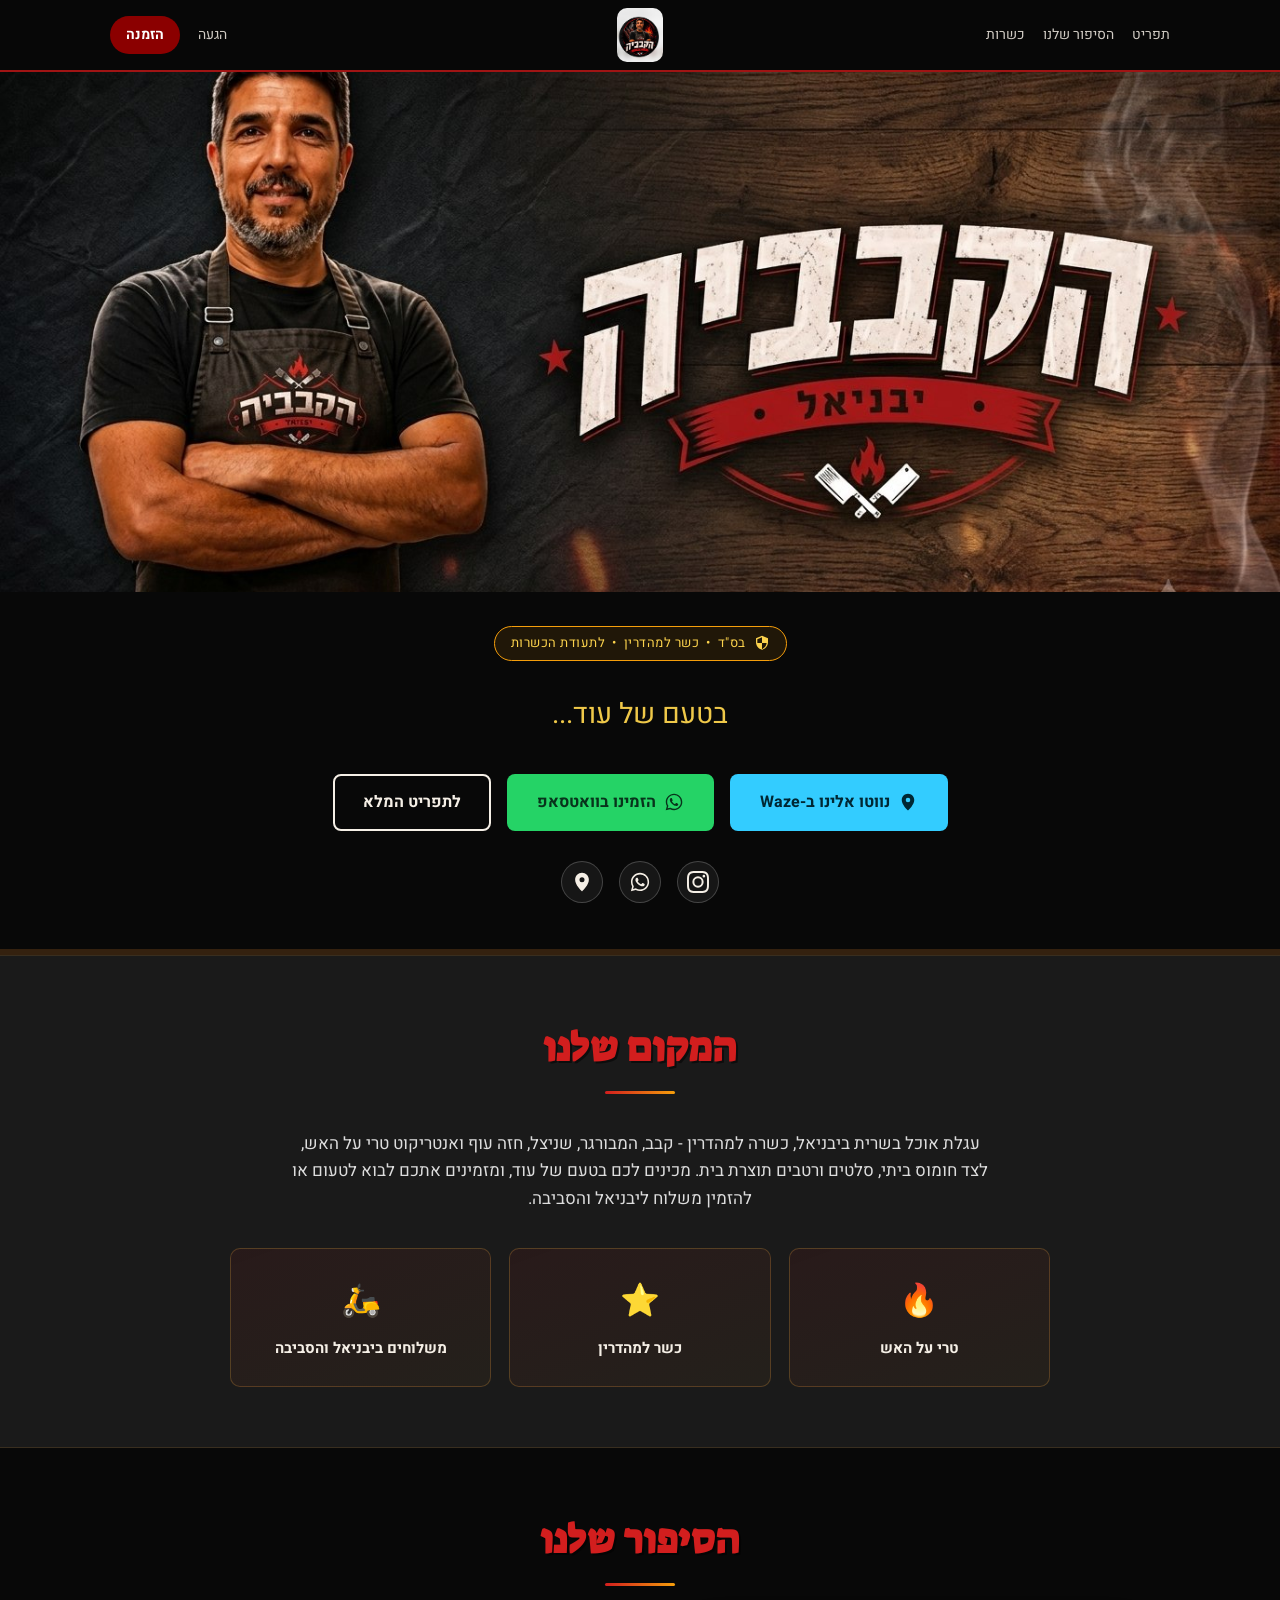
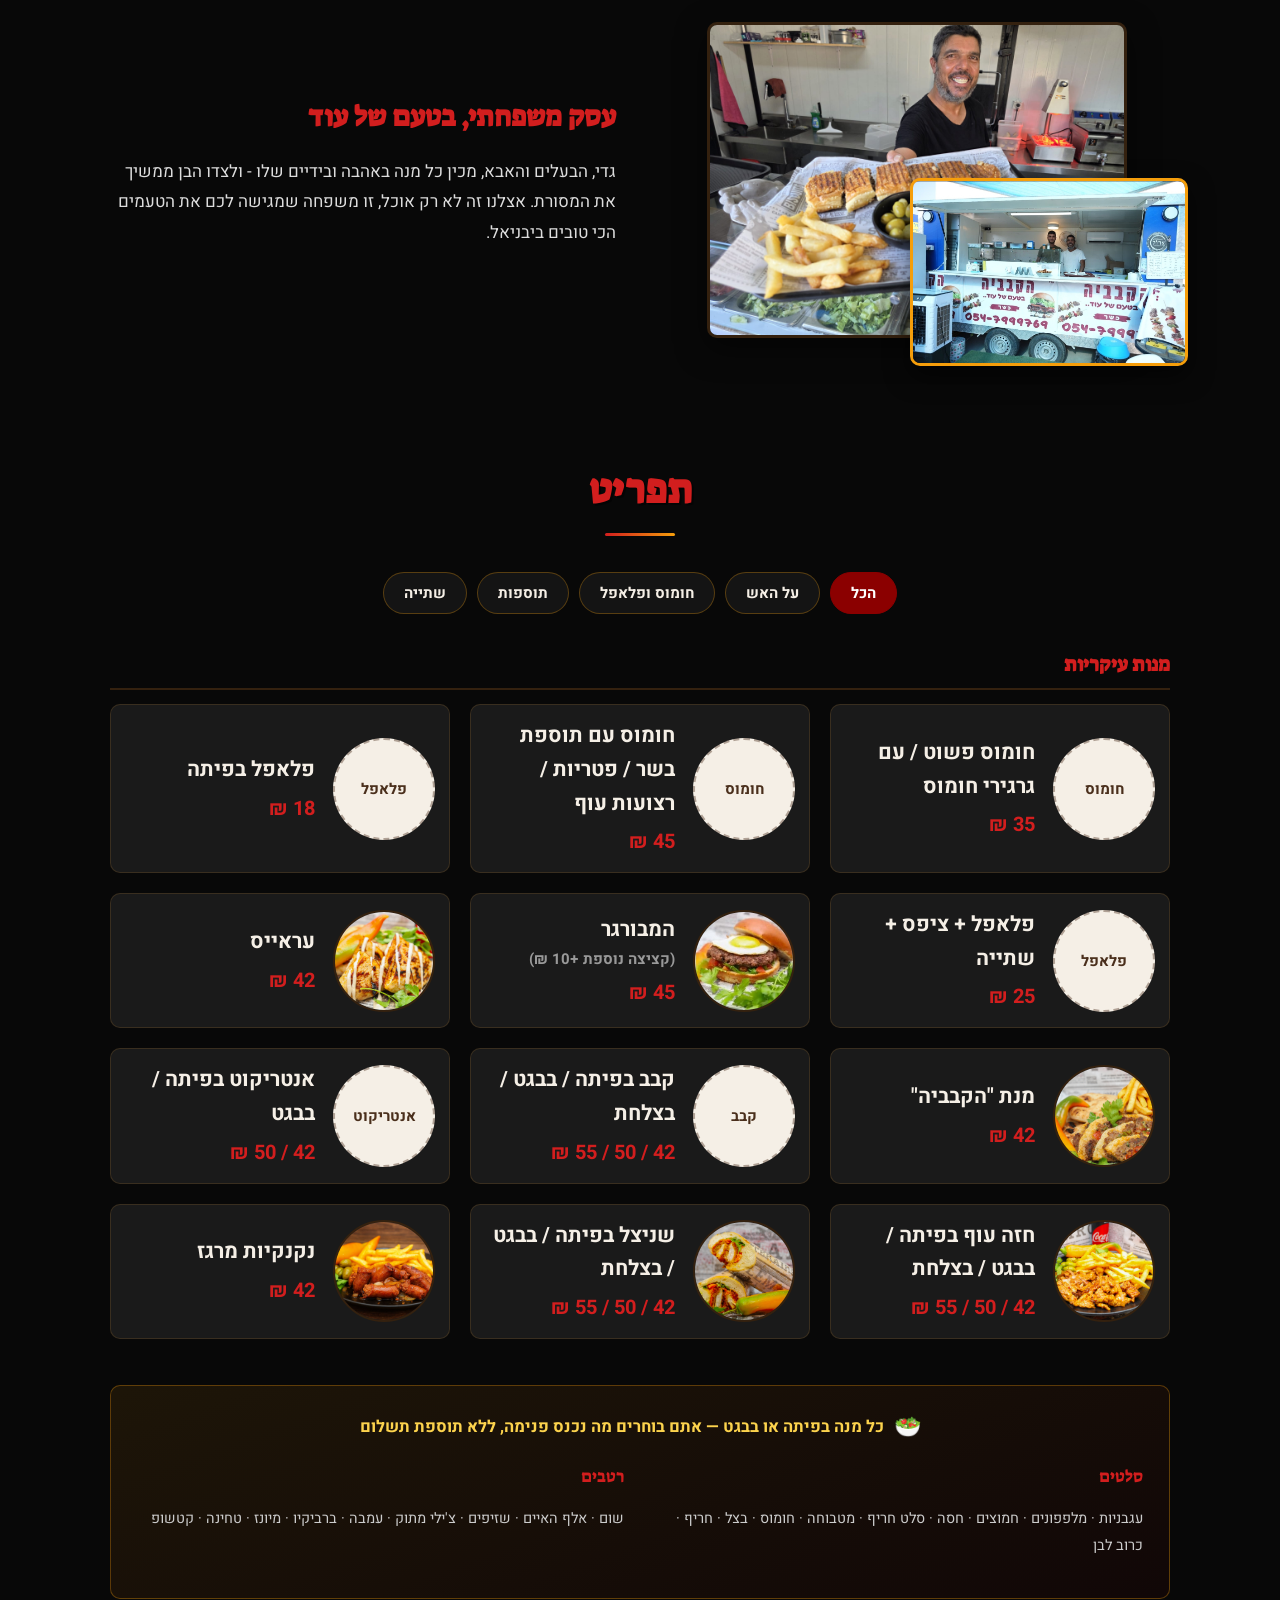
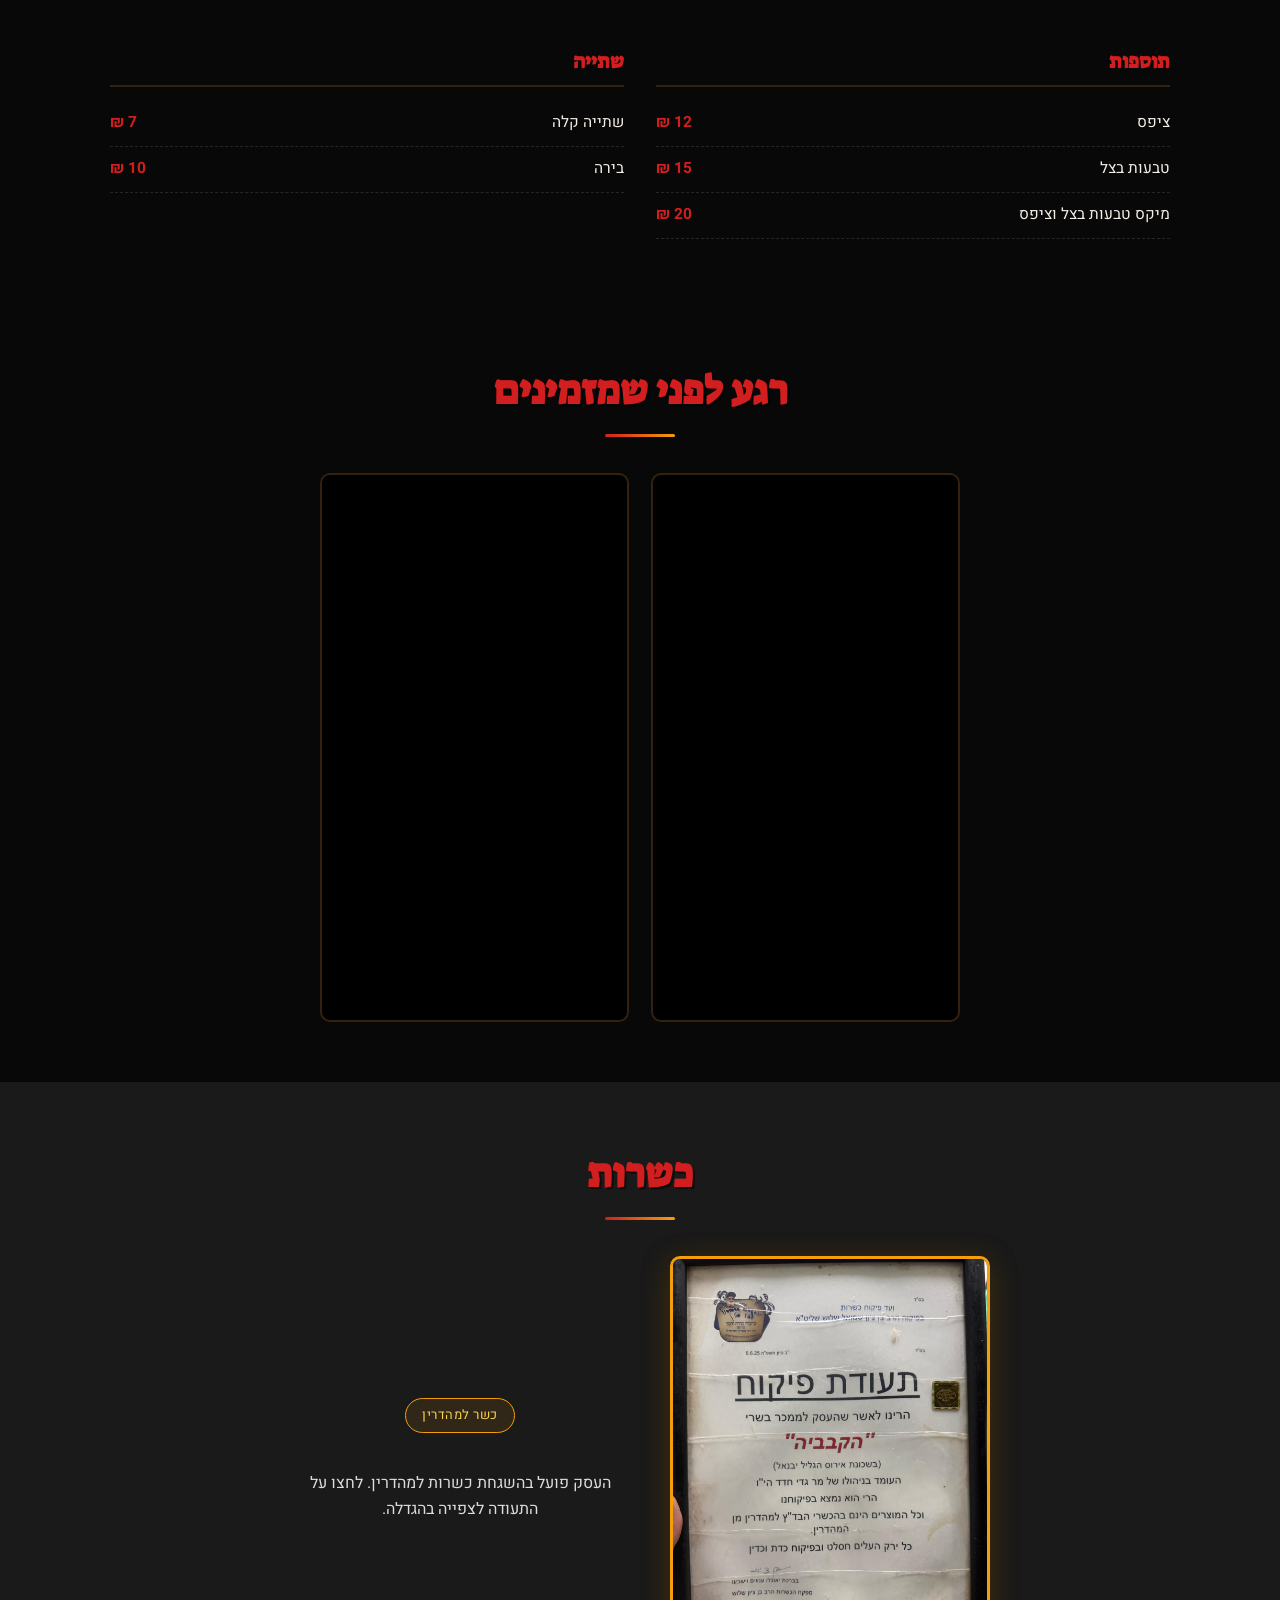
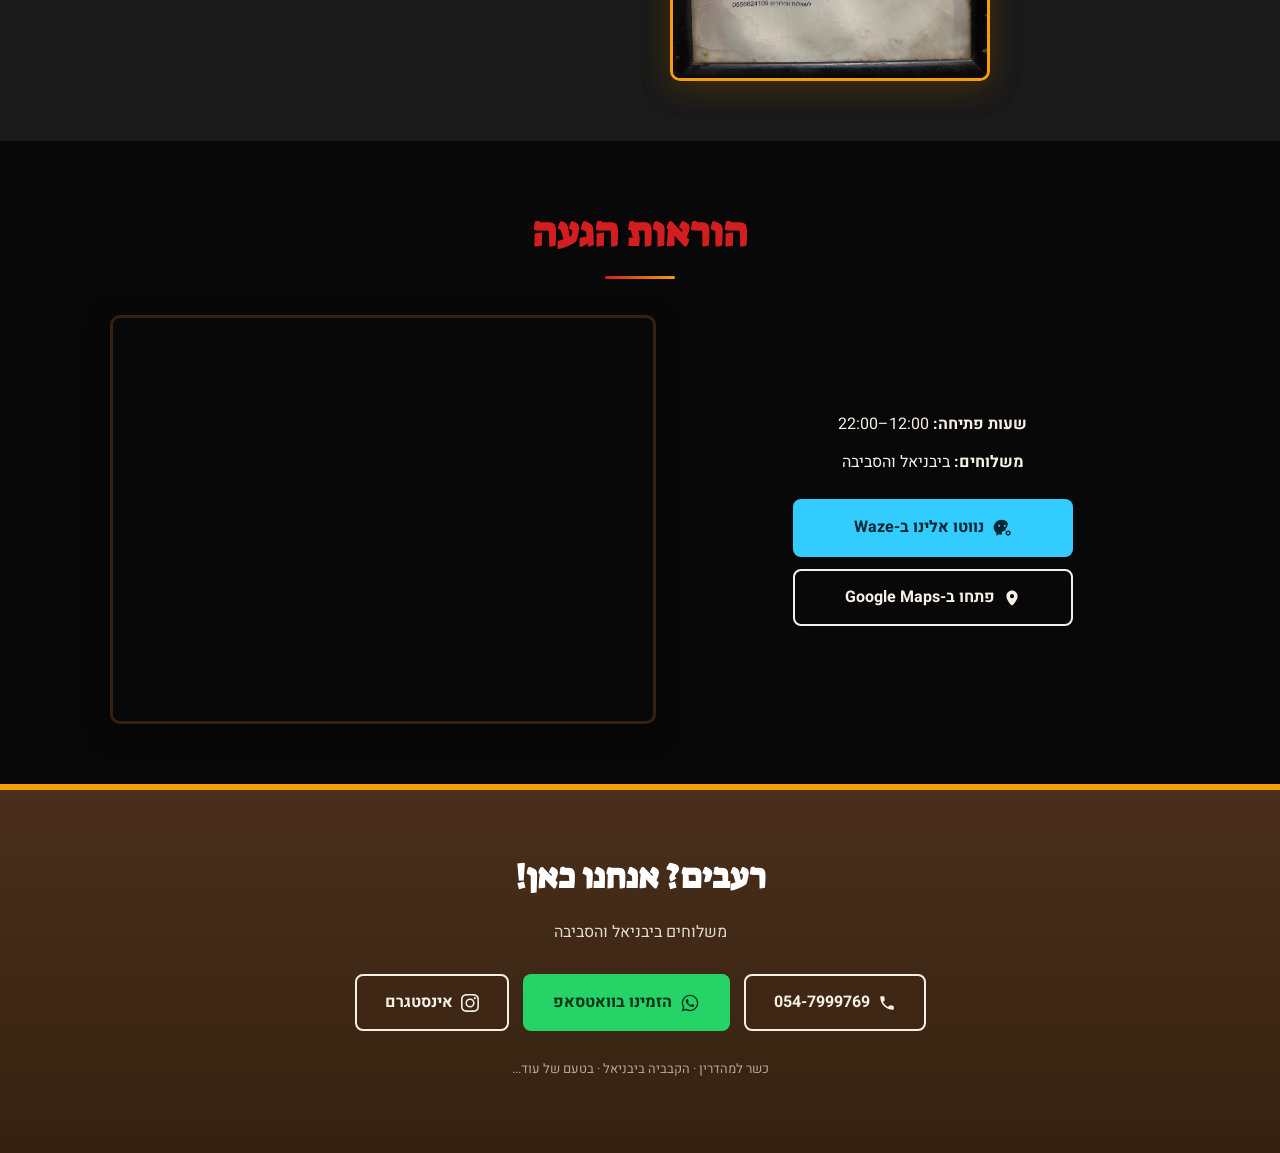
==== commit d75d3389: "תיקון: סלטים ורטבים הם מילויים לפיתה/בגט, לא קטגוריית מנות סלטים ורטבים הוצגו קודם כקטגוריה בתפריט ל" ====
--- a/site/index.html
+++ b/site/index.html
@@ -115,7 +115,7 @@
         <button type="button" class="menu-tab is-active" role="tab" aria-selected="true" data-filter="all">הכל</button>
         <button type="button" class="menu-tab" role="tab" aria-selected="false" data-filter="grill">על האש</button>
         <button type="button" class="menu-tab" role="tab" aria-selected="false" data-filter="hummus">חומוס ופלאפל</button>
-        <button type="button" class="menu-tab" role="tab" aria-selected="false" data-filter="sides">תוספות וסלטים</button>
+        <button type="button" class="menu-tab" role="tab" aria-selected="false" data-filter="sides">תוספות</button>
         <button type="button" class="menu-tab" role="tab" aria-selected="false" data-filter="drinks">שתייה</button>
       </div>
 
@@ -205,6 +205,23 @@
               <span class="menu-dish-name">נקנקיות מרגז</span>
               <span class="price">42 ₪</span>
             </div>
+          </div>
+        </div>
+      </div>
+
+      <div class="fillings" data-cat="grill hummus">
+        <p class="fillings-lead">
+          <span class="fillings-icon" aria-hidden="true">🥗</span>
+          כל מנה בפיתה או בבגט &mdash; אתם בוחרים מה נכנס פנימה, ללא תוספת תשלום
+        </p>
+        <div class="fillings-cols">
+          <div class="fillings-col">
+            <h4>סלטים</h4>
+            <p class="menu-tags">עגבניות · מלפפונים · חמוצים · חסה · סלט חריף · מטבוחה · חומוס · בצל · חריף · כרוב לבן</p>
+          </div>
+          <div class="fillings-col">
+            <h4>רטבים</h4>
+            <p class="menu-tags">שום · אלף האיים · שזיפים · צ'ילי מתוק · עמבה · ברביקיו · מיונז · טחינה · קטשופ</p>
           </div>
         </div>
       </div>
@@ -225,13 +242,6 @@
             <li><span>שתייה קלה</span><span class="price">7 ₪</span></li>
             <li><span>בירה</span><span class="price">10 ₪</span></li>
           </ul>
-        </div>
-
-        <div class="menu-group" data-cat="sides">
-          <h3>סלטים</h3>
-          <p class="menu-tags">עגבניות · מלפפונים · חמוצים · חסה · סלט חריף · מטבוחה · חומוס · בצל · חריף · כרוב לבן</p>
-          <h3>רטבים</h3>
-          <p class="menu-tags">שום · אלף האיים · שזיפים · צ'ילי מתוק · עמבה · ברביקיו · מיונז · טחינה · קטשופ</p>
         </div>
       </div>
     </div>
@@ -339,7 +349,7 @@
 (function () {
   var tabs = document.querySelectorAll('.menu-tab');
   var dishes = document.querySelectorAll('.menu-dish');
-  var groups = document.querySelectorAll('.menu-group[data-cat]');
+  var groups = document.querySelectorAll('.menu-group[data-cat], .fillings[data-cat]');
 
   function matches(el, filter) {
     return filter === 'all' || el.dataset.cat.split(' ').indexOf(filter) !== -1;
--- a/site/style.css
+++ b/site/style.css
@@ -451,6 +451,42 @@
 .menu-dish-name em { color: #999; font-style: normal; font-size: 15px; display: block; }
 .menu-dish-info .price { font-size: 20px; }
 
+/* Fillings note - salads & sauces you pick inside a pita/baguette */
+.fillings {
+  background: linear-gradient(160deg, rgba(245,158,11,.09), rgba(139,0,0,.07));
+  border: 1px solid rgba(245,158,11,.32);
+  border-radius: var(--radius);
+  padding: 24px 26px;
+  margin-bottom: 46px;
+}
+
+.fillings-lead {
+  display: flex;
+  align-items: center;
+  justify-content: center;
+  gap: 10px;
+  margin: 0 0 18px;
+  text-align: center;
+  font-size: 16.5px;
+  font-weight: 700;
+  color: var(--gold-light);
+}
+.fillings-icon { font-size: 22px; }
+
+.fillings-cols {
+  display: grid;
+  grid-template-columns: repeat(auto-fit, minmax(260px, 1fr));
+  gap: 12px 32px;
+}
+
+.fillings-col h4 {
+  font-family: 'Suez One', serif;
+  font-size: 17px;
+  font-weight: 400;
+  color: var(--red);
+  margin: 0 0 6px;
+}
+
 .menu-groups {
   display: grid;
   grid-template-columns: repeat(auto-fit, minmax(280px, 1fr));
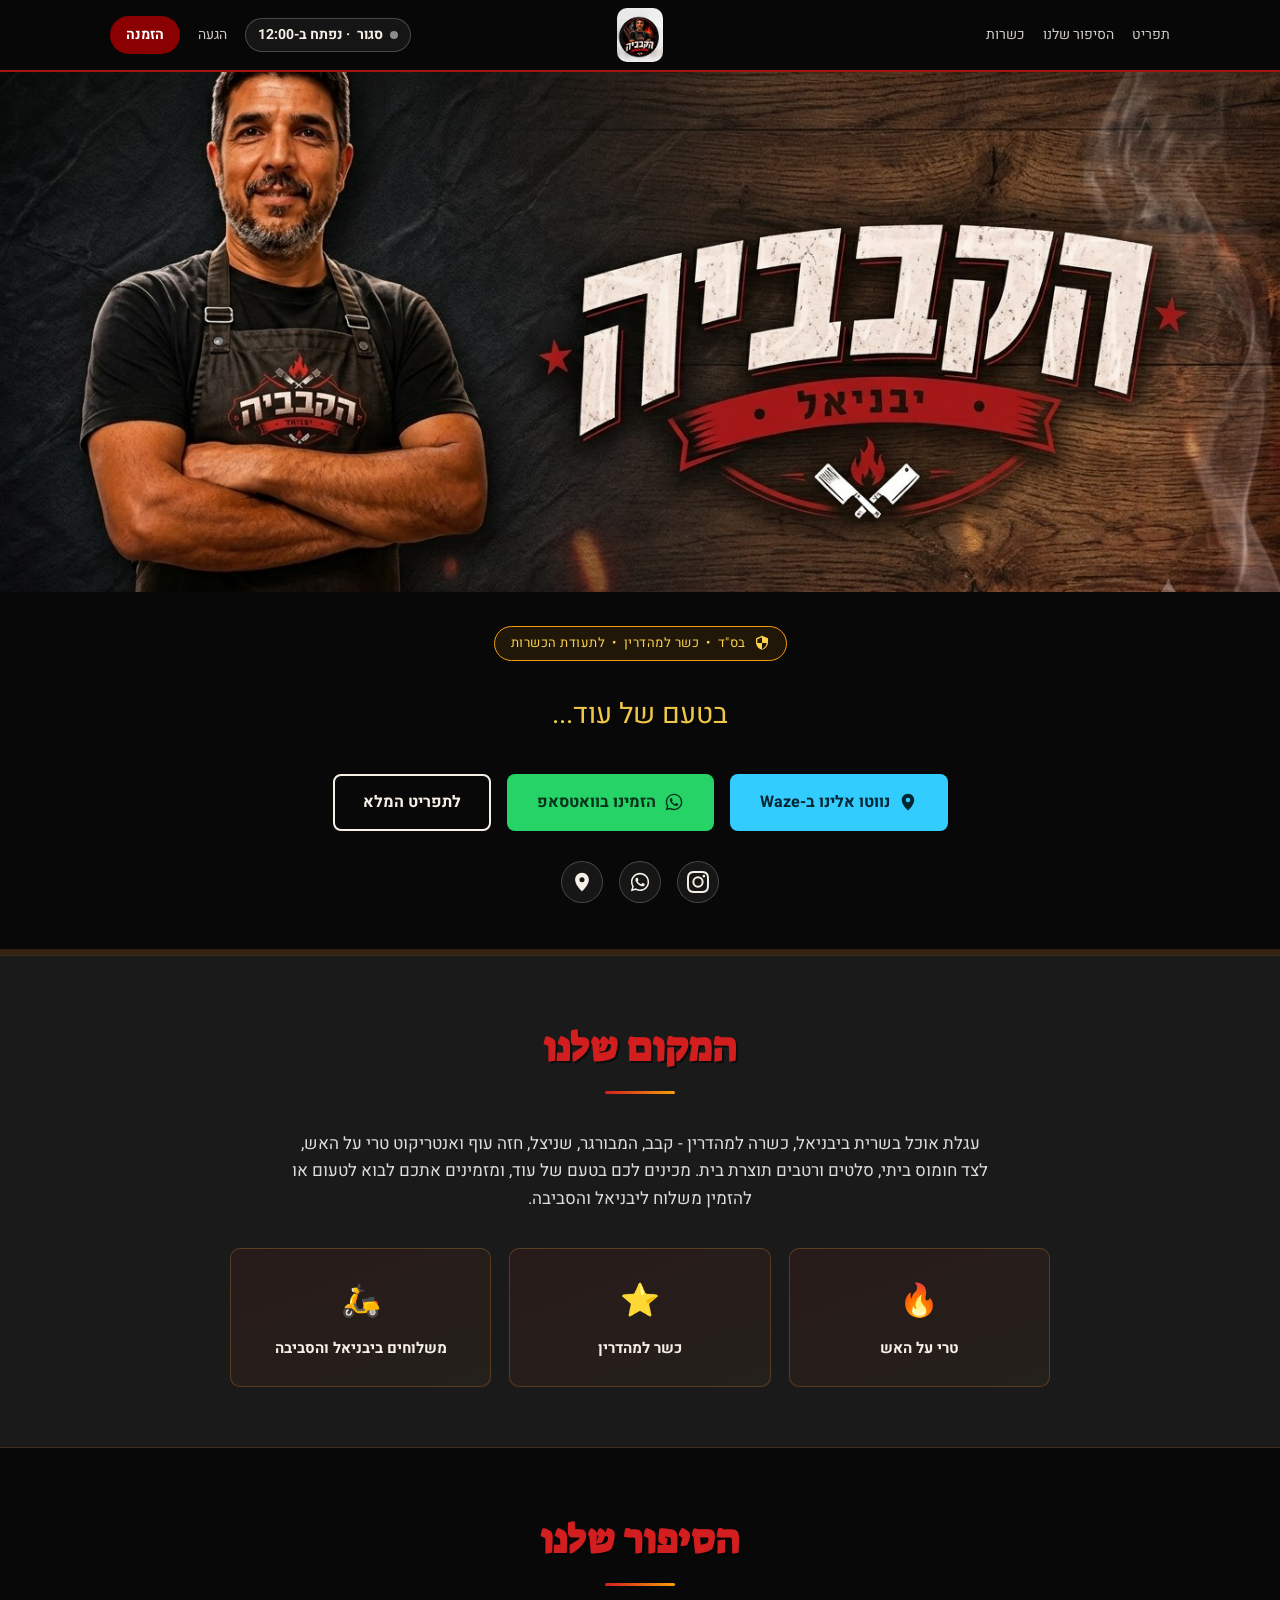
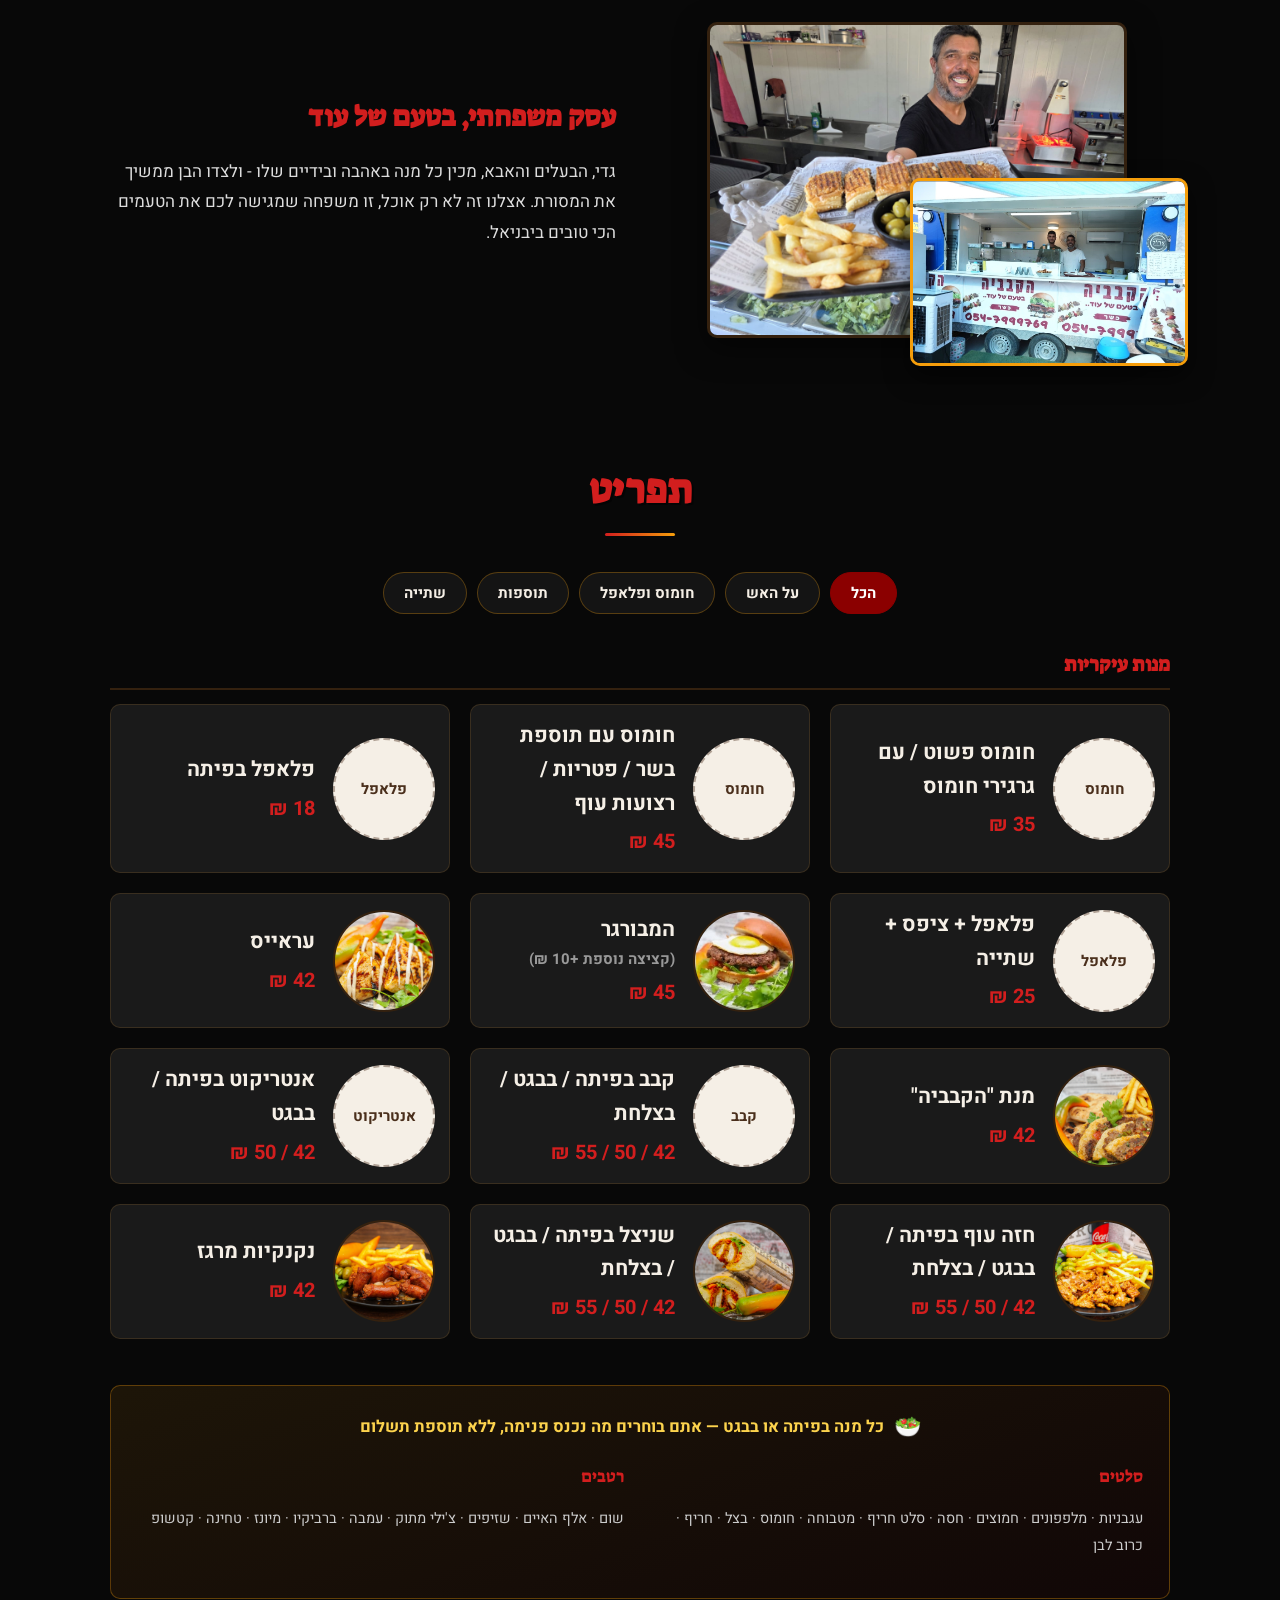
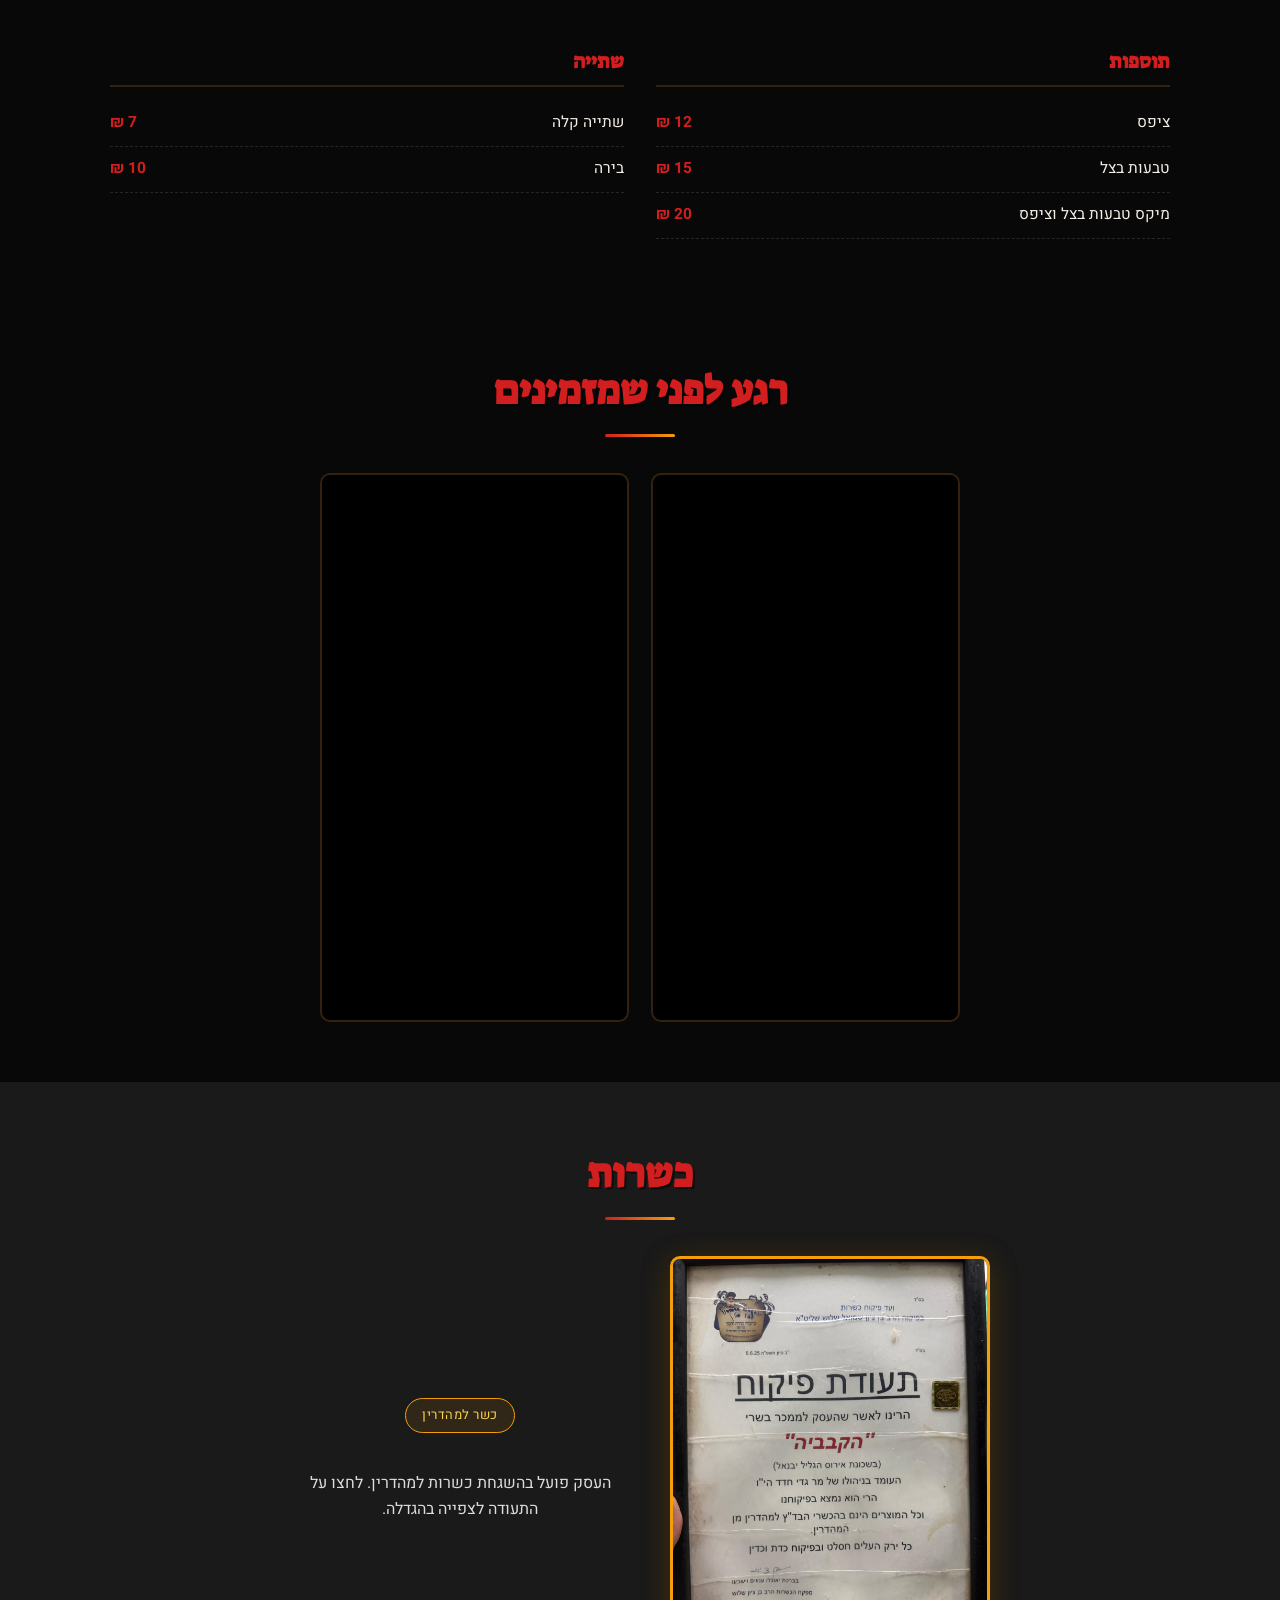
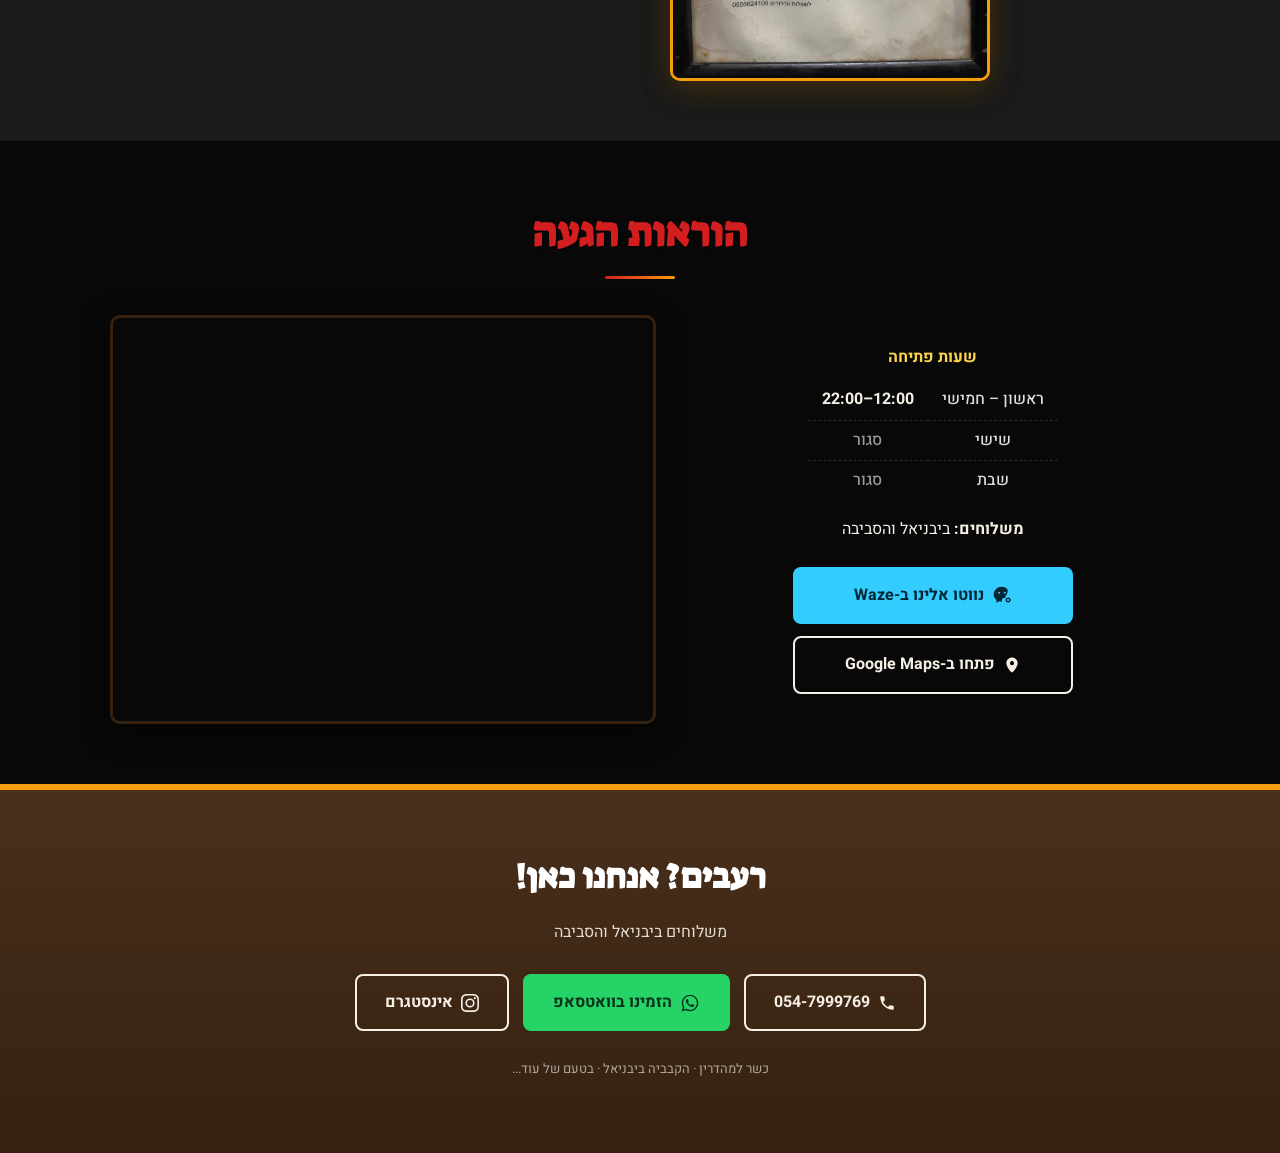
==== commit 40920a75: "הוספת באדג' "פתוח עכשיו" חי בהדר + טבלת שעות לפי ימים - באדג' בהדר שמחשב אם העסק פתוח כרגע לפי שעון " ====
--- a/site/index.html
+++ b/site/index.html
@@ -21,6 +21,11 @@
     </nav>
     <a href="#top" class="brand"><img src="images/logo.jpg" alt="הקבביה ביבניאל" class="brand-logo"></a>
     <nav class="main-nav main-nav-side">
+      <a href="#location" class="open-badge" id="open-badge" hidden>
+        <span class="open-dot" aria-hidden="true"></span>
+        <span class="open-label"></span>
+        <span class="open-detail"></span>
+      </a>
       <a href="#location">הגעה</a>
       <a href="#contact" class="nav-cta">הזמנה</a>
     </nav>
@@ -281,7 +286,15 @@
       <h2 class="section-title">הוראות הגעה</h2>
       <div class="location-content">
         <div class="location-info">
-          <p><strong>שעות פתיחה:</strong> 12:00–22:00</p>
+          <!-- שעות הפתיחה כאן חייבות להישאר תואמות ל-SCHEDULE שבסקריפט בתחתית העמוד -->
+          <table class="hours-table">
+            <caption>שעות פתיחה</caption>
+            <tbody>
+              <tr><th scope="row">ראשון &ndash; חמישי</th><td>12:00&ndash;22:00</td></tr>
+              <tr><th scope="row">שישי</th><td class="is-closed">סגור</td></tr>
+              <tr><th scope="row">שבת</th><td class="is-closed">סגור</td></tr>
+            </tbody>
+          </table>
           <p><strong>משלוחים:</strong> ביבניאל והסביבה</p>
           <div class="location-actions">
             <a href="https://ul.waze.com/ul?venue_id=23265607.232721607.2099497&overview=yes&utm_campaign=default&utm_source=waze_website&utm_medium=lm_share_location" target="_blank" rel="noopener" class="btn btn-waze">
@@ -384,6 +397,89 @@
     });
   });
 })();
+
+/* באדג' "פתוח עכשיו" - מחושב לפי שעון ישראל, כך שגם גולש מחו"ל רואה סטטוס נכון.
+   שינוי שעות? לעדכן גם את הטבלה בסקשן "הוראות הגעה". */
+(function () {
+  var SCHEDULE = {
+    0: [720, 1320], // ראשון  12:00-22:00
+    1: [720, 1320], // שני
+    2: [720, 1320], // שלישי
+    3: [720, 1320], // רביעי
+    4: [720, 1320], // חמישי
+    5: null,        // שישי - סגור
+    6: null         // שבת  - סגור
+  };
+  var DAY_NAMES = ['ראשון', 'שני', 'שלישי', 'רביעי', 'חמישי', 'שישי', 'שבת'];
+  var DAY_INDEX = { Sun: 0, Mon: 1, Tue: 2, Wed: 3, Thu: 4, Fri: 5, Sat: 6 };
+
+  var badge = document.getElementById('open-badge');
+  if (!badge) return;
+  var labelEl = badge.querySelector('.open-label');
+  var detailEl = badge.querySelector('.open-detail');
+
+  function israelNow() {
+    var parts = new Intl.DateTimeFormat('en-US', {
+      timeZone: 'Asia/Jerusalem',
+      hour12: false,
+      weekday: 'short',
+      hour: '2-digit',
+      minute: '2-digit'
+    }).formatToParts(new Date());
+    var get = function (type) {
+      var p = parts.find(function (x) { return x.type === type; });
+      return p ? p.value : null;
+    };
+    var hour = parseInt(get('hour'), 10);
+    return {
+      day: DAY_INDEX[get('weekday')],
+      minutes: (hour === 24 ? 0 : hour) * 60 + parseInt(get('minute'), 10)
+    };
+  }
+
+  function pad(mins) {
+    var h = Math.floor(mins / 60), m = mins % 60;
+    return h + ':' + (m < 10 ? '0' + m : m);
+  }
+
+  function nextOpening(day, minutes) {
+    // היום, אם עוד לא נפתחנו; אחרת היום הפתוח הבא בשבוע
+    for (var i = 0; i < 8; i++) {
+      var d = (day + i) % 7;
+      var hours = SCHEDULE[d];
+      if (!hours) continue;
+      if (i === 0 && minutes >= hours[0]) continue;
+      return { day: d, at: hours[0], today: i === 0 };
+    }
+    return null;
+  }
+
+  function render() {
+    var now = israelNow();
+    if (now.day === undefined || isNaN(now.minutes)) return;
+
+    var today = SCHEDULE[now.day];
+    var isOpen = today && now.minutes >= today[0] && now.minutes < today[1];
+
+    if (isOpen) {
+      badge.classList.add('is-open');
+      labelEl.textContent = 'פתוח עכשיו';
+      detailEl.textContent = '· עד ' + pad(today[1]);
+    } else {
+      badge.classList.remove('is-open');
+      var next = nextOpening(now.day, now.minutes);
+      labelEl.textContent = 'סגור';
+      detailEl.textContent = next
+        ? (next.today ? '· נפתח ב-' + pad(next.at)
+                      : '· נפתח ב' + DAY_NAMES[next.day] + ' ' + pad(next.at))
+        : '';
+    }
+    badge.hidden = false;
+  }
+
+  render();
+  setInterval(render, 60000);
+})();
 </script>
 
 </body>
--- a/site/style.css
+++ b/site/style.css
@@ -113,6 +113,49 @@
 }
 .main-nav a:hover { opacity: 1; color: var(--red); }
 
+/* Live "open now" badge */
+.open-badge {
+  display: inline-flex;
+  align-items: center;
+  gap: 7px;
+  padding: 5px 12px;
+  border-radius: 20px;
+  font-size: 12.5px;
+  font-weight: 700;
+  white-space: nowrap;
+  background: rgba(255,255,255,.06);
+  border: 1px solid rgba(255,255,255,.22);
+  color: #cfcfcf;
+  opacity: 1 !important;
+}
+.open-badge.is-open {
+  background: rgba(37,211,102,.12);
+  border-color: rgba(37,211,102,.55);
+  color: #6ee7a0;
+}
+
+.open-dot {
+  width: 8px;
+  height: 8px;
+  border-radius: 50%;
+  background: #8b8b8b;
+  flex-shrink: 0;
+}
+.open-badge.is-open .open-dot {
+  background: var(--whatsapp);
+  box-shadow: 0 0 0 0 rgba(37,211,102,.6);
+  animation: open-pulse 2.2s infinite;
+}
+
+@keyframes open-pulse {
+  70% { box-shadow: 0 0 0 7px rgba(37,211,102,0); }
+  100% { box-shadow: 0 0 0 0 rgba(37,211,102,0); }
+}
+
+@media (prefers-reduced-motion: reduce) {
+  .open-badge.is-open .open-dot { animation: none; }
+}
+
 .nav-cta {
   background: var(--red-deep);
   color: #fff !important;
@@ -594,6 +637,28 @@
   gap: 12px;
 }
 .location-info p { margin: 0; font-size: 16px; }
+
+.hours-table {
+  border-collapse: collapse;
+  font-size: 16px;
+  margin-bottom: 4px;
+}
+.hours-table caption {
+  font-weight: 700;
+  color: var(--gold-light);
+  padding-bottom: 10px;
+}
+.hours-table th,
+.hours-table td {
+  padding: 7px 14px;
+  text-align: center;
+  border-bottom: 1px dashed rgba(255,255,255,.14);
+}
+.hours-table th { font-weight: 500; color: #ddd; }
+.hours-table td { font-weight: 700; }
+.hours-table td.is-closed { color: #9a9a9a; font-weight: 500; }
+.hours-table tr:last-child th,
+.hours-table tr:last-child td { border-bottom: 0; }
 
 .location-actions {
   display: flex;
@@ -694,8 +759,20 @@
 @media (max-width: 640px) {
   .menu-tabs { gap: 8px; }
   .menu-tab { font-size: 13.5px; padding: 8px 15px; }
-  .main-nav { gap: 12px; }
-  .main-nav a:not(.nav-cta) { display: none; }
+  .main-nav { gap: 10px; }
+  .main-nav a:not(.nav-cta):not(.open-badge) { display: none; }
+  /* התפריט הימני ריק לגמרי במובייל - בגריד הוא היה גוזל חצי מהרוחב
+     ודוחף את הבאדג' לשורה שנייה, לכן עוברים ל-flex בלעדיו */
+  .main-nav-side:first-of-type { display: none; }
+  .header-inner {
+    display: flex;
+    justify-content: space-between;
+    gap: 10px;
+  }
+  .main-nav { flex-wrap: nowrap; }
+  /* בהדר צר נשאר רק "פתוח/סגור", בלי שעת הפתיחה/סגירה */
+  .open-badge { font-size: 11.5px; padding: 5px 10px; gap: 6px; }
+  .open-detail { display: none; }
   .brand-logo { height: 42px; }
 }
 
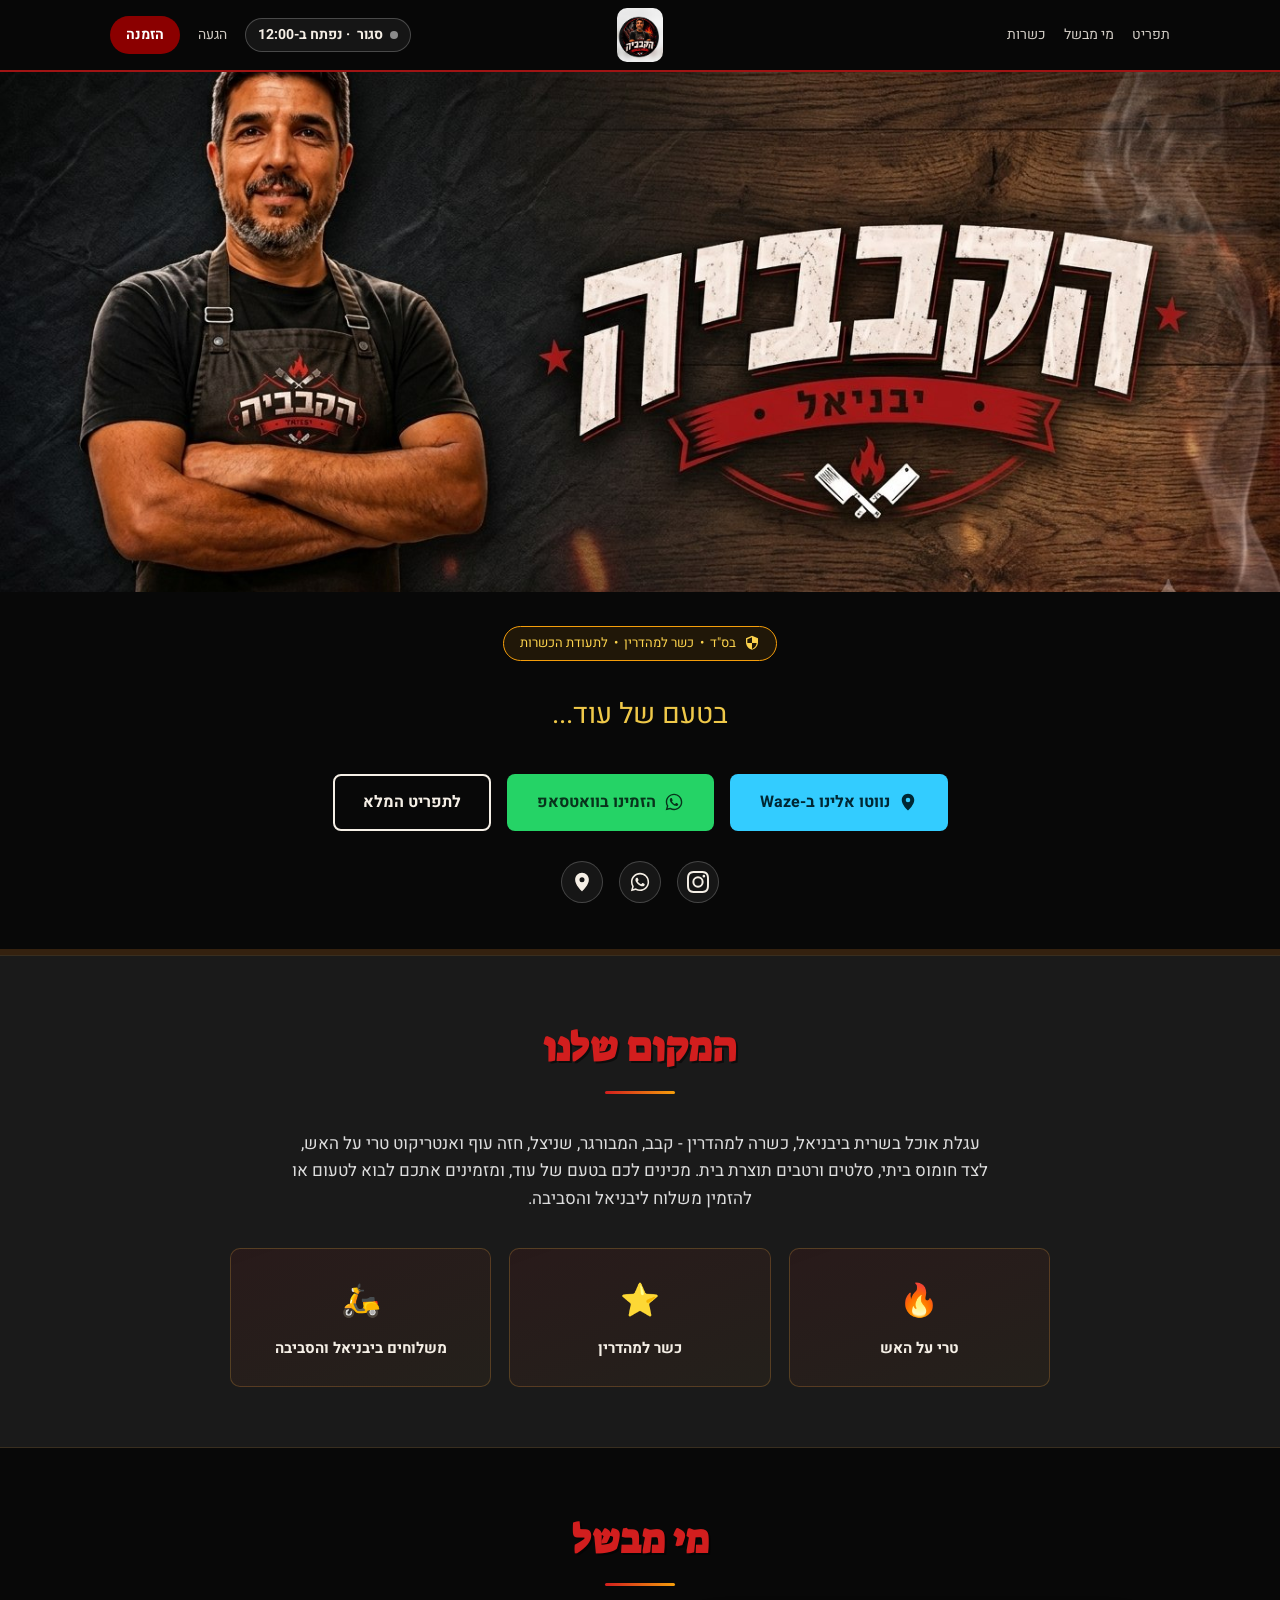
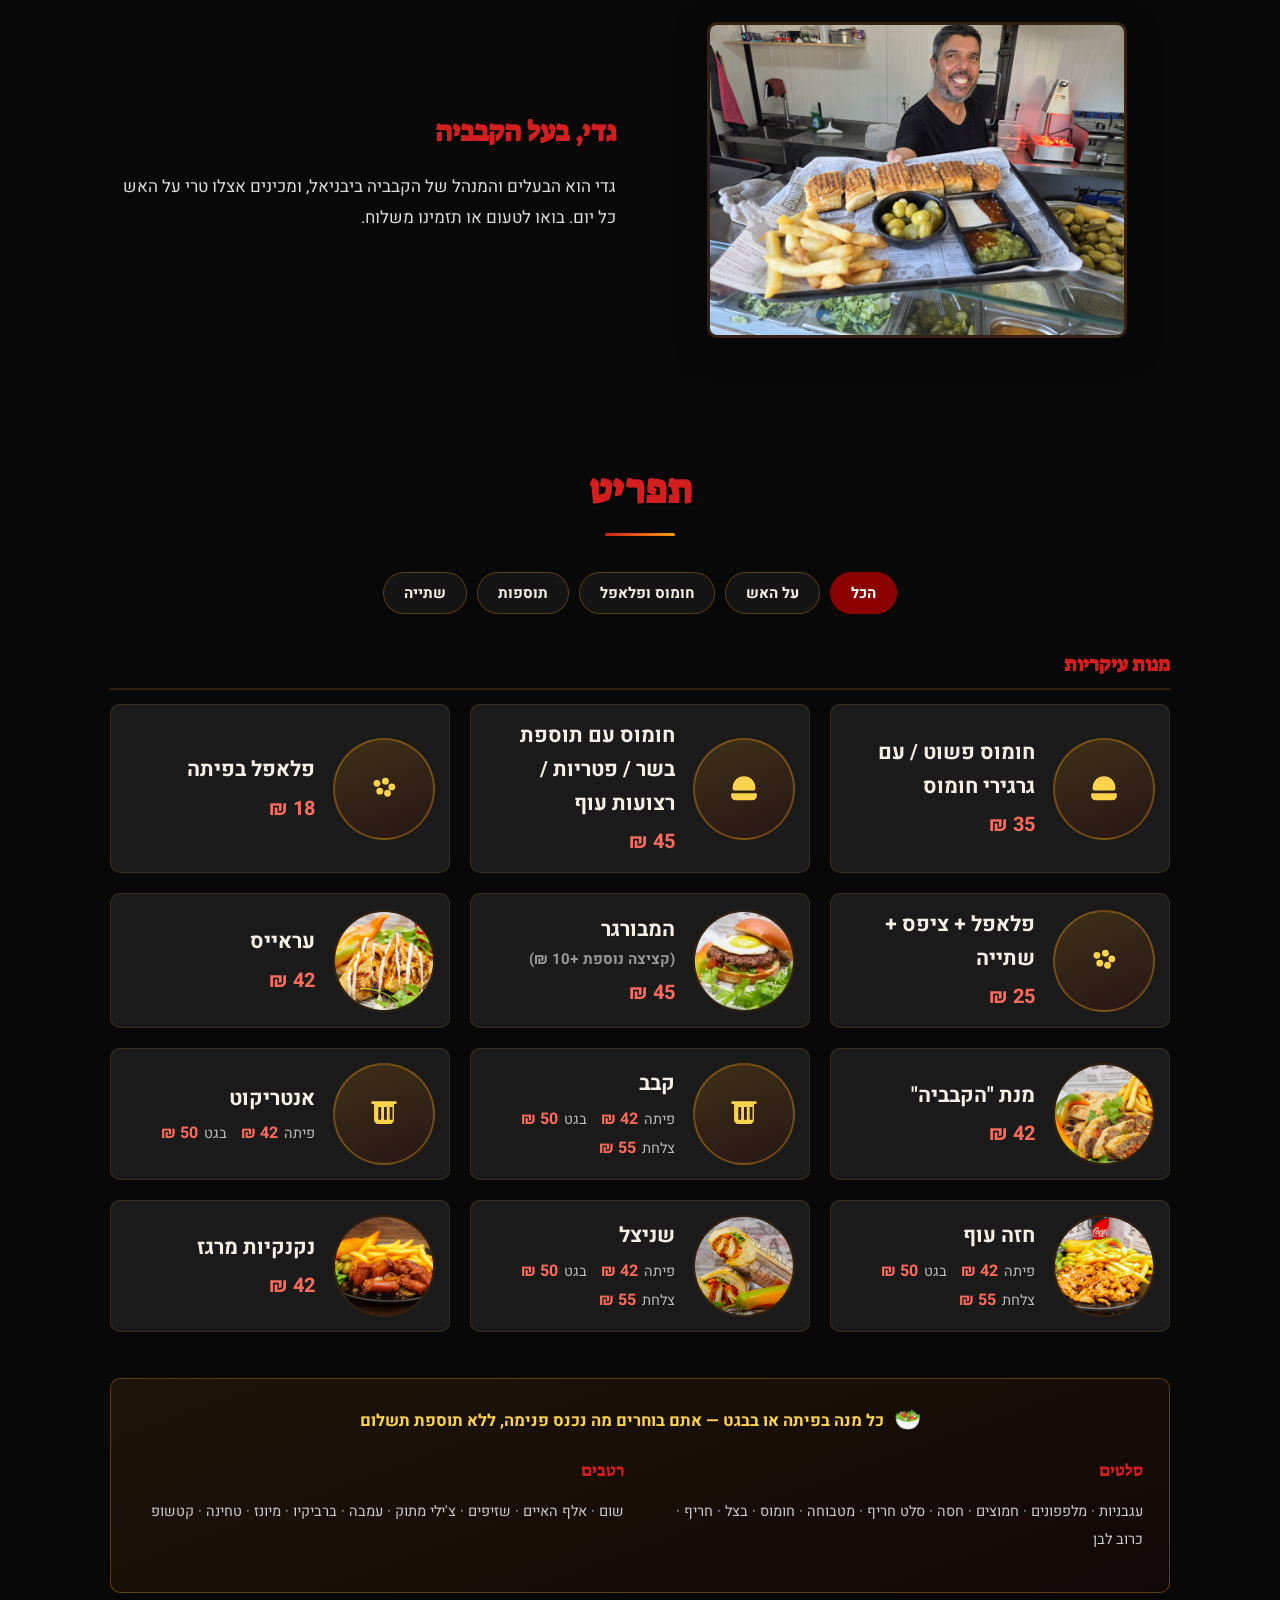
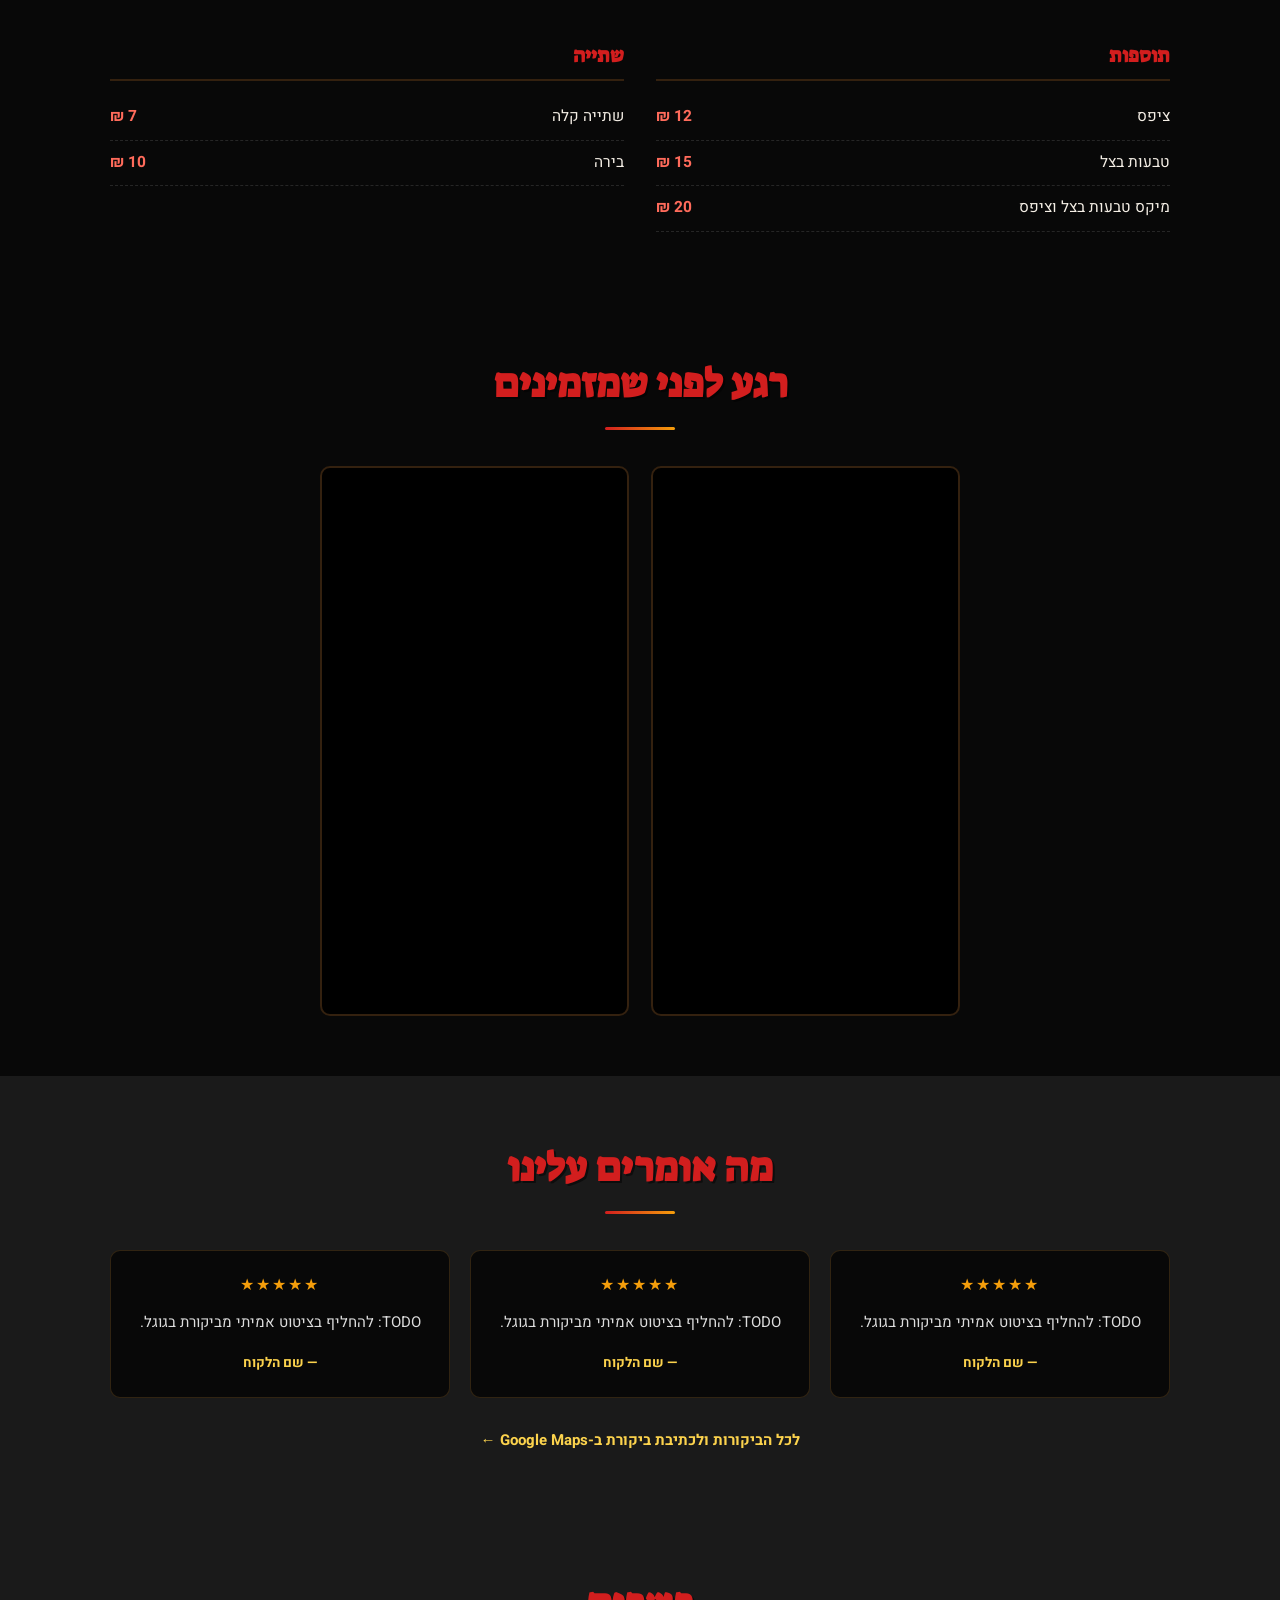
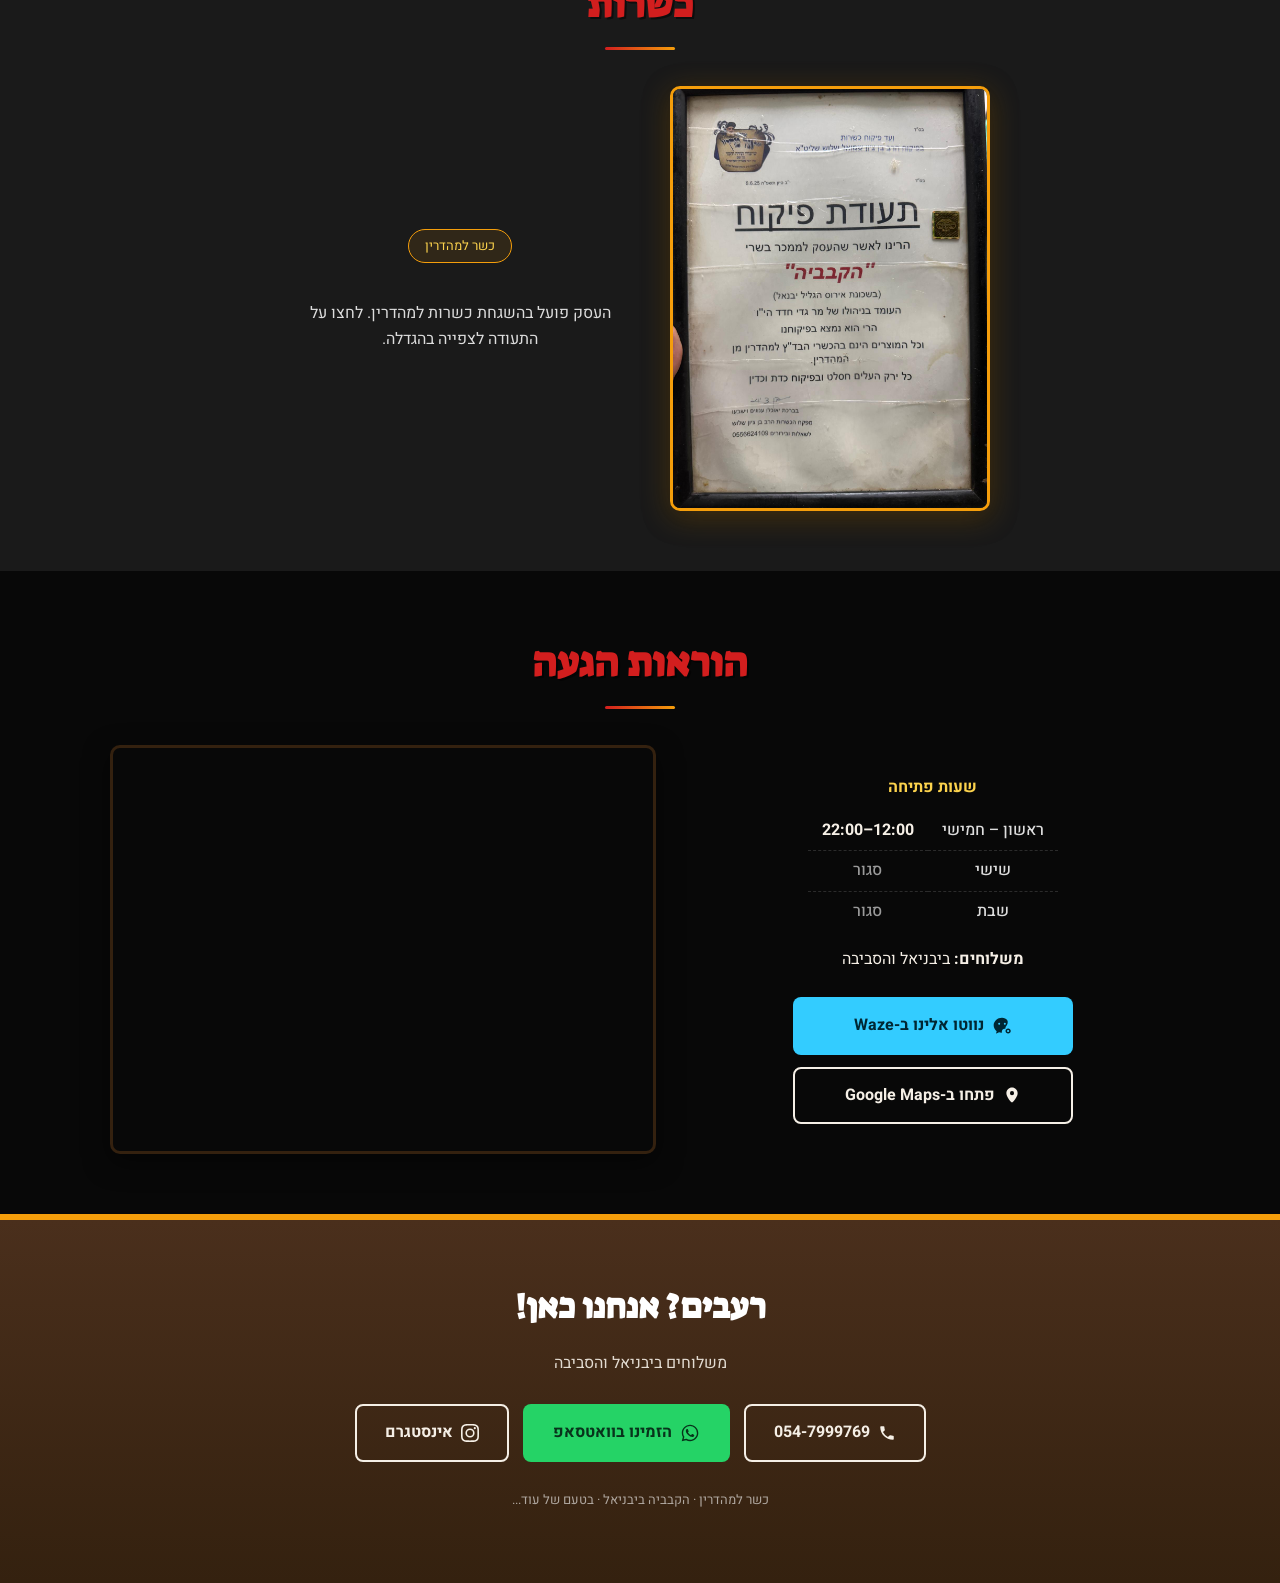
==== commit 822329b4: "שיפורי UX ותוכן: ניגודיות מחירים, פירוק מחירים לפי גודל, placeholders מעוצבים, סקשן ביקורות, עמוד תפ" ====
--- a/site/index.html
+++ b/site/index.html
@@ -16,7 +16,7 @@
   <div class="header-inner">
     <nav class="main-nav main-nav-side">
       <a href="#menu">תפריט</a>
-      <a href="#gallery">הסיפור שלנו</a>
+      <a href="#gallery">מי מבשל</a>
       <a href="#kashrut">כשרות</a>
     </nav>
     <a href="#top" class="brand"><img src="images/logo.jpg" alt="הקבביה ביבניאל" class="brand-logo"></a>
@@ -95,17 +95,16 @@
 
   <section class="family" id="gallery">
     <div class="section-inner">
-      <h2 class="section-title">הסיפור שלנו</h2>
+      <h2 class="section-title">מי מבשל</h2>
       <div class="family-content">
         <div class="family-photos">
           <img src="images/gadi.jpg" alt="גדי - בעל הקבביה ביבניאל" loading="lazy" class="family-photo family-photo-main">
-          <img src="images/gadi-son.jpg" alt="גדי ובנו בעגלת הקבביה ביבניאל" loading="lazy" class="family-photo family-photo-sub">
         </div>
         <div class="family-text">
-          <h3>עסק משפחתי, בטעם של עוד</h3>
+          <h3>גדי, בעל הקבביה</h3>
           <p>
-            גדי, הבעלים והאבא, מכין כל מנה באהבה ובידיים שלו - ולצדו הבן ממשיך את המסורת.
-            אצלנו זה לא רק אוכל, זו משפחה שמגישה לכם את הטעמים הכי טובים ביבניאל.
+            גדי הוא הבעלים והמנהל של הקבביה ביבניאל, ומכינים אצלו טרי על האש כל יום.
+            בואו לטעום או תזמינו משלוח.
           </p>
         </div>
       </div>
@@ -128,28 +127,36 @@
         <h3>מנות עיקריות</h3>
         <div class="menu-dish-list">
           <div class="menu-dish" data-cat="hummus">
-            <div class="menu-dish-img placeholder"><span>חומוס</span></div>
+            <div class="menu-dish-img placeholder placeholder-hummus" aria-hidden="true">
+              <svg viewBox="0 0 24 24" width="34" height="34" fill="currentColor"><path d="M4 11a8 8 0 0 1 16 0v1a1 1 0 0 1-1 1H5a1 1 0 0 1-1-1v-1zm-1 4h18v2a3 3 0 0 1-3 3H6a3 3 0 0 1-3-3v-2z"/></svg>
+            </div>
             <div class="menu-dish-info">
               <span class="menu-dish-name">חומוס פשוט / עם גרגירי חומוס</span>
               <span class="price">35 ₪</span>
             </div>
           </div>
           <div class="menu-dish" data-cat="hummus">
-            <div class="menu-dish-img placeholder"><span>חומוס</span></div>
+            <div class="menu-dish-img placeholder placeholder-hummus" aria-hidden="true">
+              <svg viewBox="0 0 24 24" width="34" height="34" fill="currentColor"><path d="M4 11a8 8 0 0 1 16 0v1a1 1 0 0 1-1 1H5a1 1 0 0 1-1-1v-1zm-1 4h18v2a3 3 0 0 1-3 3H6a3 3 0 0 1-3-3v-2z"/></svg>
+            </div>
             <div class="menu-dish-info">
               <span class="menu-dish-name">חומוס עם תוספת בשר / פטריות / רצועות עוף</span>
               <span class="price">45 ₪</span>
             </div>
           </div>
           <div class="menu-dish" data-cat="hummus">
-            <div class="menu-dish-img placeholder"><span>פלאפל</span></div>
+            <div class="menu-dish-img placeholder placeholder-falafel" aria-hidden="true">
+              <svg viewBox="0 0 24 24" width="34" height="34" fill="currentColor"><circle cx="7" cy="8" r="2.4"/><circle cx="13" cy="6.5" r="2.4"/><circle cx="17.5" cy="10.5" r="2.4"/><circle cx="9" cy="13.5" r="2.4"/><circle cx="14.5" cy="15" r="2.4"/></svg>
+            </div>
             <div class="menu-dish-info">
               <span class="menu-dish-name">פלאפל בפיתה</span>
               <span class="price">18 ₪</span>
             </div>
           </div>
           <div class="menu-dish" data-cat="hummus">
-            <div class="menu-dish-img placeholder"><span>פלאפל</span></div>
+            <div class="menu-dish-img placeholder placeholder-falafel" aria-hidden="true">
+              <svg viewBox="0 0 24 24" width="34" height="34" fill="currentColor"><circle cx="7" cy="8" r="2.4"/><circle cx="13" cy="6.5" r="2.4"/><circle cx="17.5" cy="10.5" r="2.4"/><circle cx="9" cy="13.5" r="2.4"/><circle cx="14.5" cy="15" r="2.4"/></svg>
+            </div>
             <div class="menu-dish-info">
               <span class="menu-dish-name">פלאפל + ציפס + שתייה</span>
               <span class="price">25 ₪</span>
@@ -177,31 +184,50 @@
             </div>
           </div>
           <div class="menu-dish" data-cat="grill">
-            <div class="menu-dish-img placeholder"><span>קבב</span></div>
-            <div class="menu-dish-info">
-              <span class="menu-dish-name">קבב בפיתה / בבגט / בצלחת</span>
-              <span class="price">42 / 50 / 55 ₪</span>
-            </div>
-          </div>
-          <div class="menu-dish" data-cat="grill">
-            <div class="menu-dish-img placeholder"><span>אנטריקוט</span></div>
-            <div class="menu-dish-info">
-              <span class="menu-dish-name">אנטריקוט בפיתה / בבגט</span>
-              <span class="price">42 / 50 ₪</span>
+            <div class="menu-dish-img placeholder placeholder-kabab" aria-hidden="true">
+              <svg viewBox="0 0 24 24" width="34" height="34" fill="currentColor"><path d="M4 3c-.55 0-1 .45-1 1s.45 1 1 1h1v11a3 3 0 0 0 3 3h8a3 3 0 0 0 3-3V5h1c.55 0 1-.45 1-1s-.45-1-1-1H4zm4 4h2v9H8V7zm4 0h2v9h-2V7zm4 0h2v9h-2V7z"/></svg>
+            </div>
+            <div class="menu-dish-info">
+              <span class="menu-dish-name">קבב</span>
+              <ul class="price-options">
+                <li>פיתה <span class="price">42 ₪</span></li>
+                <li>בגט <span class="price">50 ₪</span></li>
+                <li>צלחת <span class="price">55 ₪</span></li>
+              </ul>
+            </div>
+          </div>
+          <div class="menu-dish" data-cat="grill">
+            <div class="menu-dish-img placeholder placeholder-entrecote" aria-hidden="true">
+              <svg viewBox="0 0 24 24" width="34" height="34" fill="currentColor"><path d="M4 3c-.55 0-1 .45-1 1s.45 1 1 1h1v11a3 3 0 0 0 3 3h8a3 3 0 0 0 3-3V5h1c.55 0 1-.45 1-1s-.45-1-1-1H4zm4 4h2v9H8V7zm4 0h2v9h-2V7zm4 0h2v9h-2V7z"/></svg>
+            </div>
+            <div class="menu-dish-info">
+              <span class="menu-dish-name">אנטריקוט</span>
+              <ul class="price-options">
+                <li>פיתה <span class="price">42 ₪</span></li>
+                <li>בגט <span class="price">50 ₪</span></li>
+              </ul>
             </div>
           </div>
           <div class="menu-dish" data-cat="grill">
             <img src="images/chicken.jpg" alt="חזה עוף" loading="lazy" class="menu-dish-img">
             <div class="menu-dish-info">
-              <span class="menu-dish-name">חזה עוף בפיתה / בבגט / בצלחת</span>
-              <span class="price">42 / 50 / 55 ₪</span>
+              <span class="menu-dish-name">חזה עוף</span>
+              <ul class="price-options">
+                <li>פיתה <span class="price">42 ₪</span></li>
+                <li>בגט <span class="price">50 ₪</span></li>
+                <li>צלחת <span class="price">55 ₪</span></li>
+              </ul>
             </div>
           </div>
           <div class="menu-dish" data-cat="grill">
             <img src="images/schnitzel.jpg" alt="שניצל" loading="lazy" class="menu-dish-img">
             <div class="menu-dish-info">
-              <span class="menu-dish-name">שניצל בפיתה / בבגט / בצלחת</span>
-              <span class="price">42 / 50 / 55 ₪</span>
+              <span class="menu-dish-name">שניצל</span>
+              <ul class="price-options">
+                <li>פיתה <span class="price">42 ₪</span></li>
+                <li>בגט <span class="price">50 ₪</span></li>
+                <li>צלחת <span class="price">55 ₪</span></li>
+              </ul>
             </div>
           </div>
           <div class="menu-dish" data-cat="grill">
@@ -263,6 +289,32 @@
           <iframe src="https://www.youtube-nocookie.com/embed/U5cu2mDlMLk" title="סרטון הקבביה ביבניאל 2" loading="lazy" allow="accelerometer; autoplay; clipboard-write; encrypted-media; gyroscope; picture-in-picture" allowfullscreen></iframe>
         </div>
       </div>
+    </div>
+  </section>
+
+  <section class="reviews" id="reviews">
+    <div class="section-inner">
+      <h2 class="section-title">מה אומרים עלינו</h2>
+      <div class="reviews-grid">
+        <div class="review-card">
+          <div class="review-stars" aria-hidden="true">★★★★★</div>
+          <p class="review-text">TODO: להחליף בציטוט אמיתי מביקורת בגוגל.</p>
+          <span class="review-author">— שם הלקוח</span>
+        </div>
+        <div class="review-card">
+          <div class="review-stars" aria-hidden="true">★★★★★</div>
+          <p class="review-text">TODO: להחליף בציטוט אמיתי מביקורת בגוגל.</p>
+          <span class="review-author">— שם הלקוח</span>
+        </div>
+        <div class="review-card">
+          <div class="review-stars" aria-hidden="true">★★★★★</div>
+          <p class="review-text">TODO: להחליף בציטוט אמיתי מביקורת בגוגל.</p>
+          <span class="review-author">— שם הלקוח</span>
+        </div>
+      </div>
+      <a href="https://maps.app.goo.gl/tAdLXZcLzJYwA2XY7" target="_blank" rel="noopener" class="reviews-more">
+        לכל הביקורות ולכתיבת ביקורת ב-Google Maps &larr;
+      </a>
     </div>
   </section>
 
--- a/site/style.css
+++ b/site/style.css
@@ -8,6 +8,7 @@
   --red-deep-dark: #690000;
   --gold: #f59e0b;
   --gold-light: #fcd34d;
+  --price: #ff6b5b;
   --cream: #f5efe6;
   --wood: #4a2f1c;
   --wood-dark: #34210f;
@@ -210,7 +211,6 @@
   padding: 6px 16px;
   border-radius: 20px;
   font-size: 13px;
-  letter-spacing: .5px;
   margin-bottom: 22px;
   transition: background .2s, transform .2s;
 }
@@ -465,19 +465,14 @@
 }
 
 .menu-dish-img.placeholder {
-  background: var(--cream);
-  display: flex;
-  align-items: center;
-  justify-content: center;
-  border: 2px dashed rgba(74,47,28,.4);
-}
-.menu-dish-img.placeholder span {
-  font-size: 15px;
-  color: var(--wood);
-  font-weight: 700;
-  text-align: center;
-  line-height: 1.2;
-}
+  background: linear-gradient(160deg, rgba(245,158,11,.16), rgba(139,0,0,.12));
+  display: flex;
+  align-items: center;
+  justify-content: center;
+  border: 2px solid rgba(245,158,11,.35);
+  color: var(--gold-light);
+}
+.placeholder-falafel { color: #8bd17c; }
 
 .menu-dish-info {
   display: flex;
@@ -493,6 +488,23 @@
 }
 .menu-dish-name em { color: #999; font-style: normal; font-size: 15px; display: block; }
 .menu-dish-info .price { font-size: 20px; }
+
+.price-options {
+  display: flex;
+  flex-wrap: wrap;
+  gap: 4px 14px;
+  margin: 0;
+  padding: 0;
+  list-style: none;
+}
+.price-options li {
+  display: flex;
+  align-items: baseline;
+  gap: 6px;
+  font-size: 14.5px;
+  color: #bbb;
+}
+.price-options .price { font-size: 16px; }
 
 /* Fillings note - salads & sauces you pick inside a pita/baguette */
 .fillings {
@@ -553,7 +565,7 @@
 .menu-list li em { color: #aaa; font-style: normal; font-size: 13px; }
 
 .price {
-  color: var(--red);
+  color: var(--price);
   font-weight: 700;
   white-space: nowrap;
 }
@@ -589,6 +601,53 @@
   height: 100%;
   border: 0;
 }
+
+/* Reviews */
+.reviews { background: var(--charcoal); }
+
+.reviews-grid {
+  display: grid;
+  grid-template-columns: repeat(auto-fit, minmax(240px, 1fr));
+  gap: 20px;
+  margin-bottom: 30px;
+}
+
+.review-card {
+  background: var(--black);
+  border: 1px solid rgba(232,161,60,.18);
+  border-radius: var(--radius);
+  padding: 22px 20px;
+  text-align: center;
+}
+
+.review-stars {
+  color: var(--gold);
+  font-size: 16px;
+  letter-spacing: 2px;
+  margin-bottom: 12px;
+}
+
+.review-text {
+  color: #ddd;
+  font-size: 15px;
+  line-height: 1.7;
+  margin: 0 0 14px;
+}
+
+.review-author {
+  color: var(--gold-light);
+  font-size: 13.5px;
+  font-weight: 700;
+}
+
+.reviews-more {
+  display: block;
+  text-align: center;
+  color: var(--gold-light);
+  font-weight: 700;
+  font-size: 15px;
+}
+.reviews-more:hover { color: var(--gold); }
 
 /* Kashrut */
 .kashrut { background: var(--charcoal); }
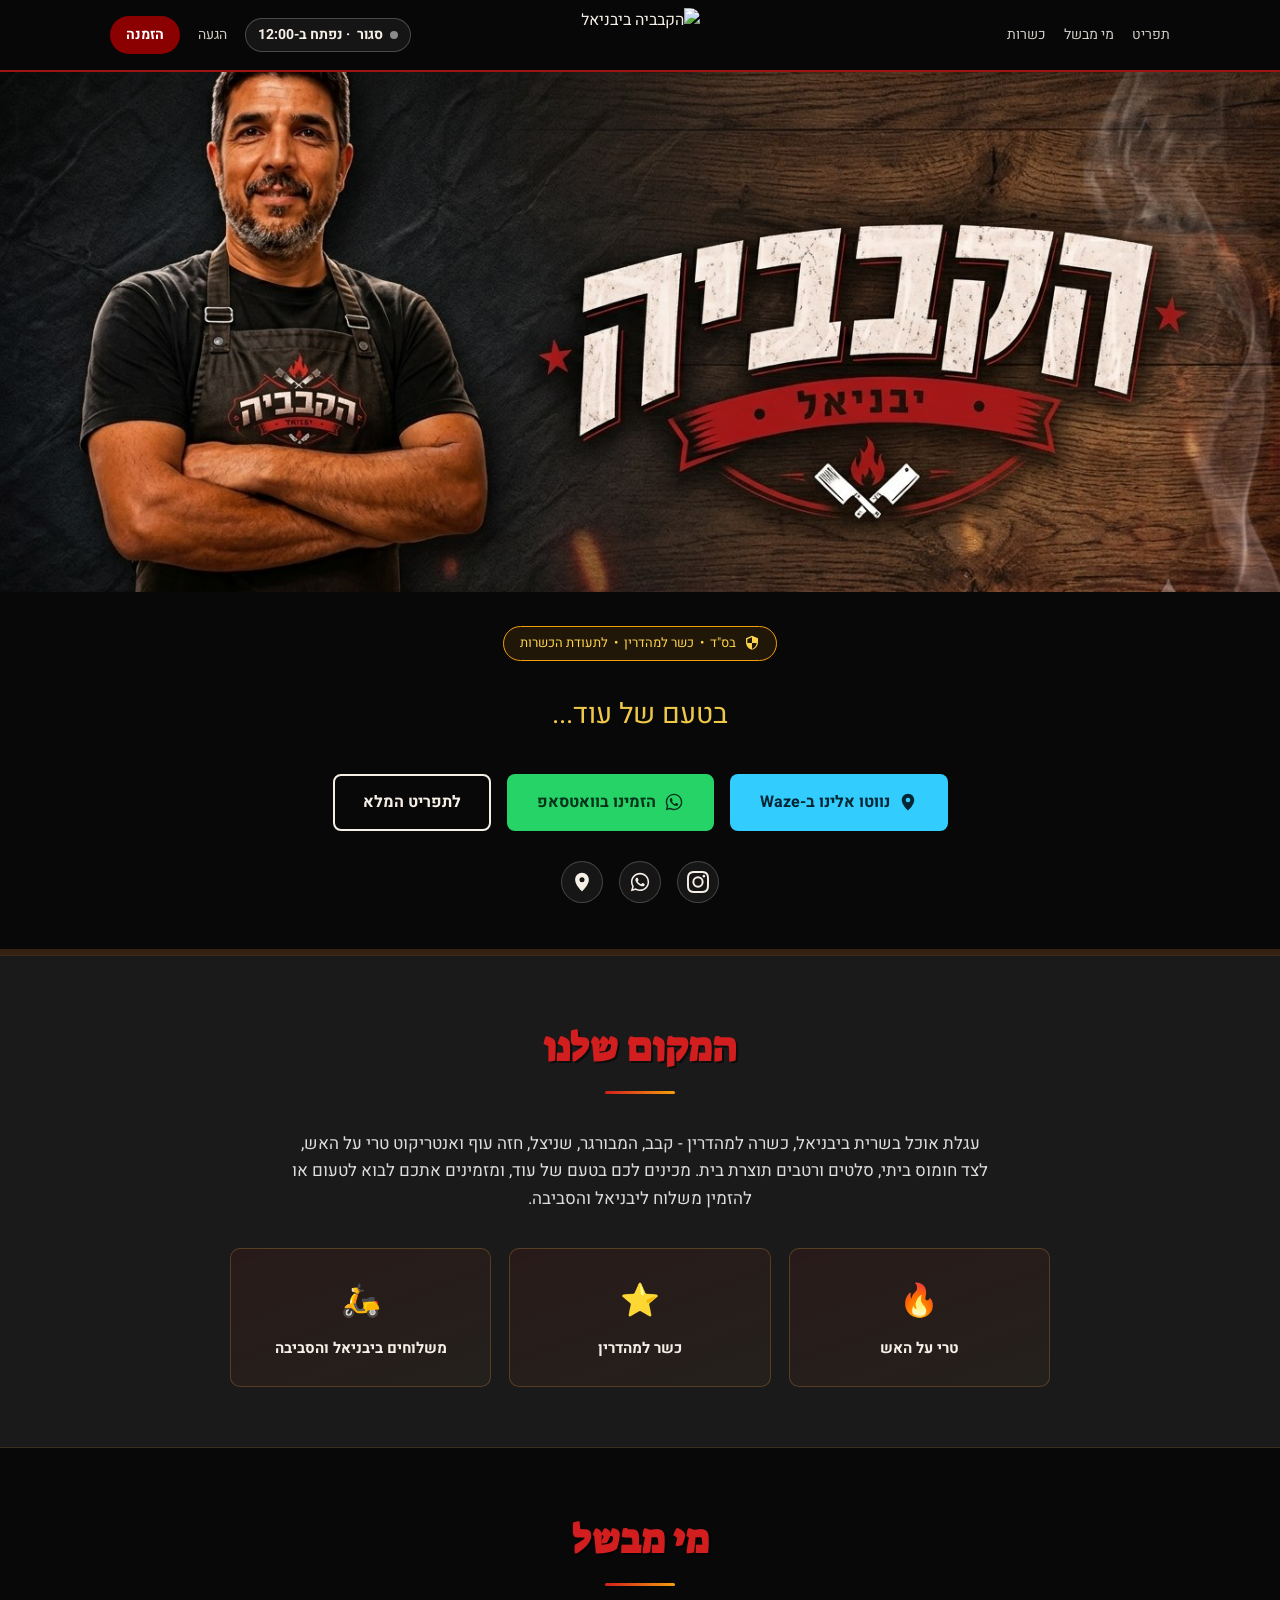
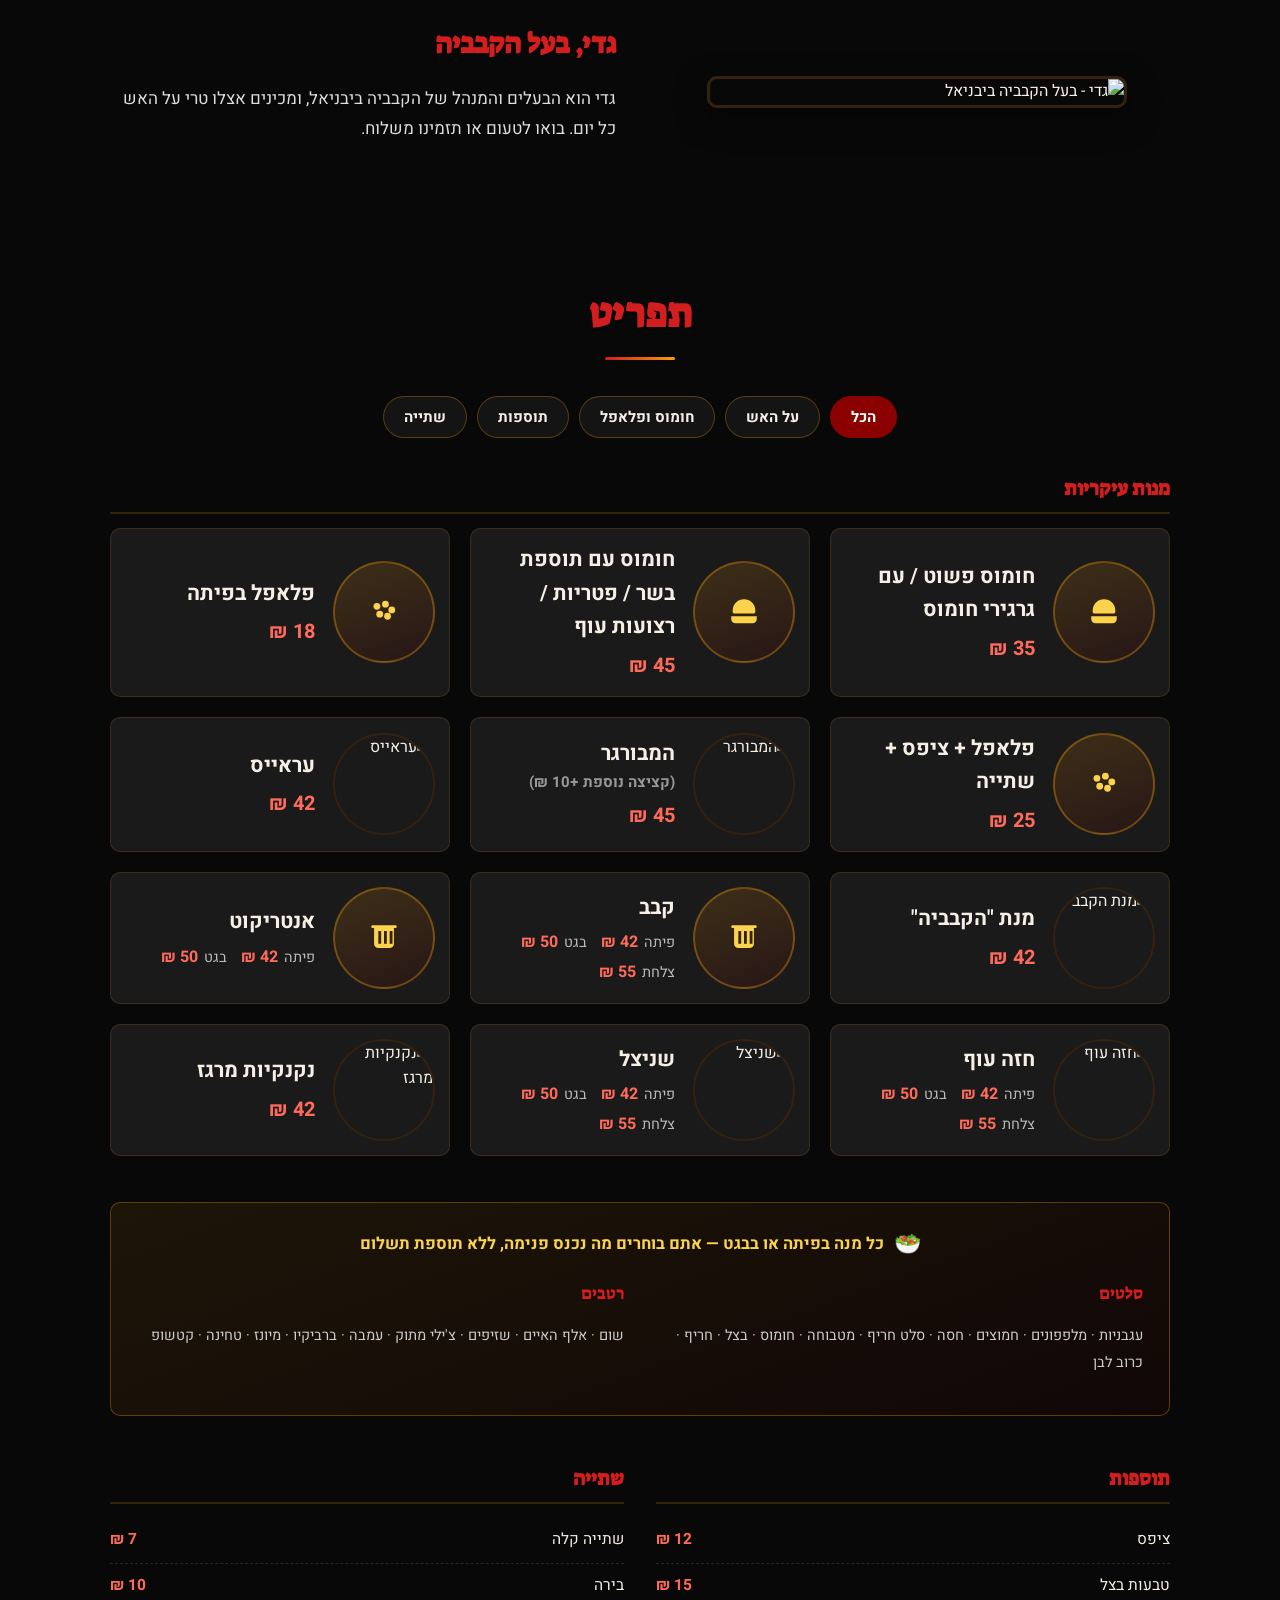
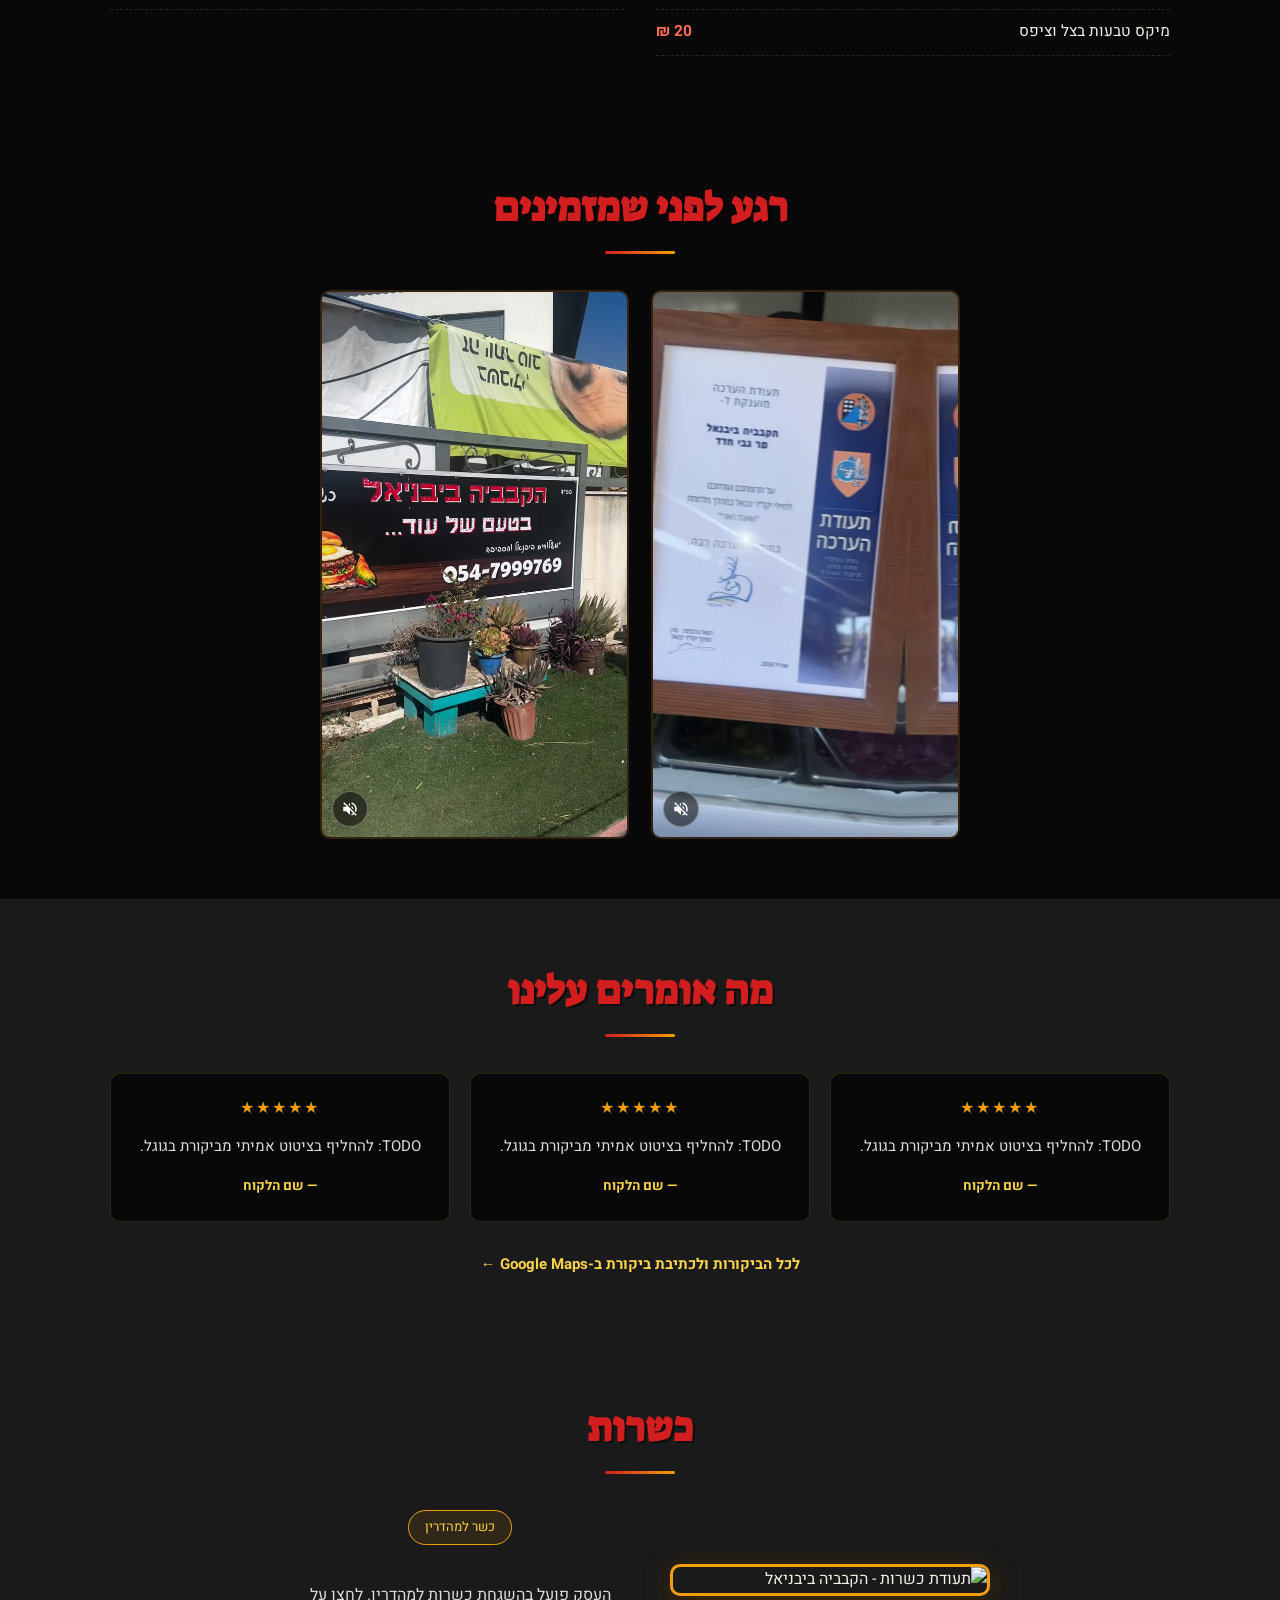
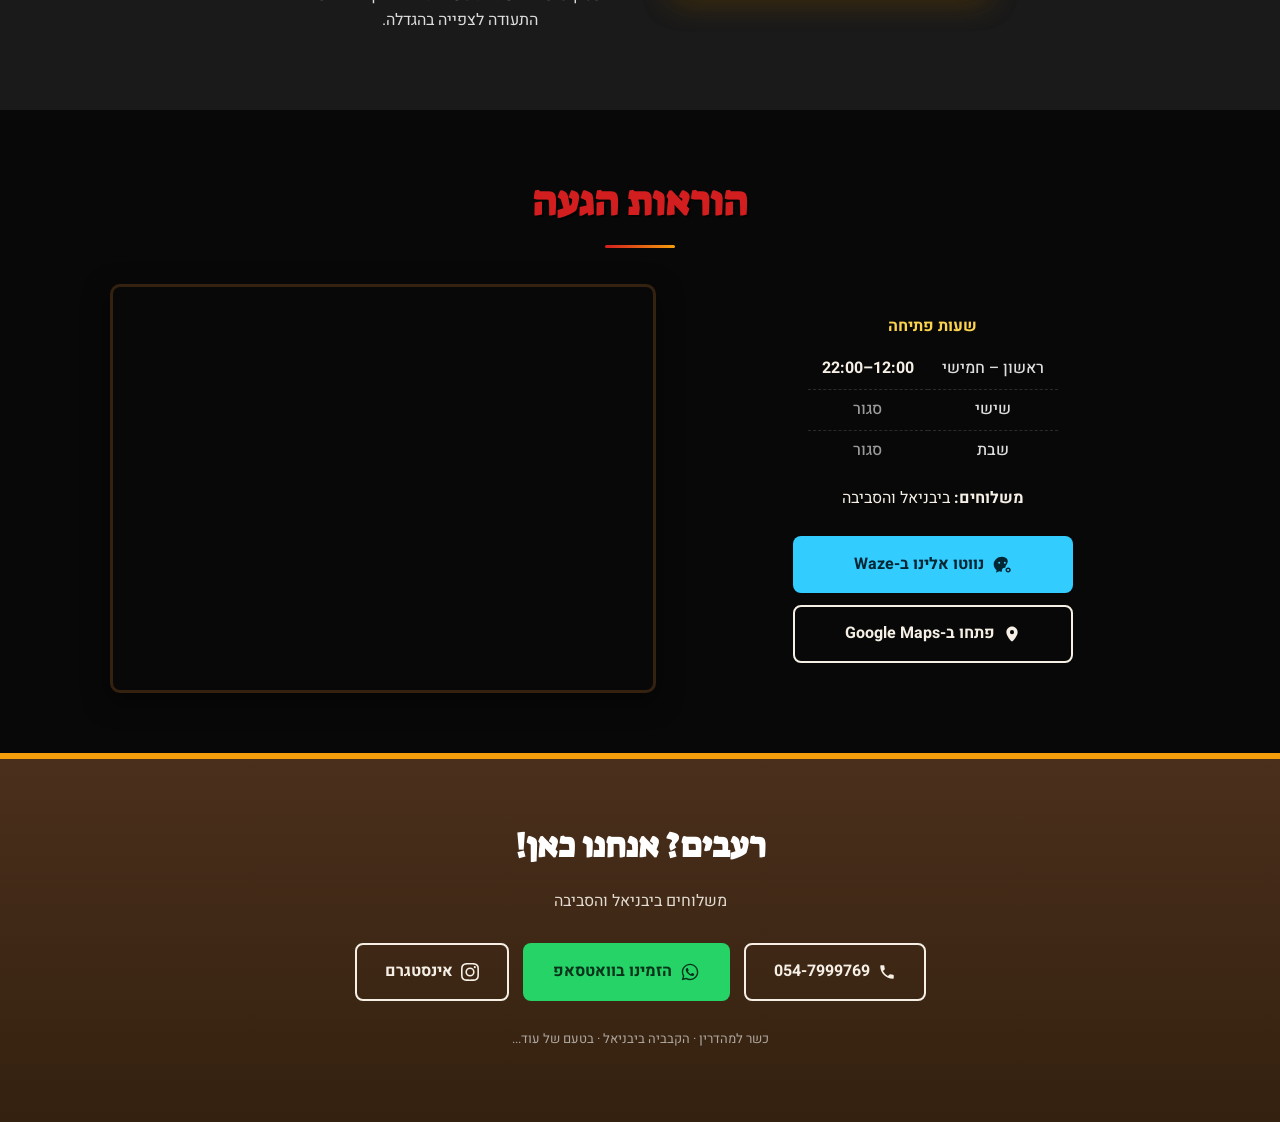
==== commit 1482ac11: "תיקון כפתור השתקה בסרטונים + החלפת סרטוני יוטיוב בקבצי וידאו מקומיים - הסרטונים (בבעלות המשתמש) מתנג" ====
--- a/site/index.html
+++ b/site/index.html
@@ -283,10 +283,18 @@
       <h2 class="section-title">רגע לפני שמזמינים</h2>
       <div class="videos-grid">
         <div class="video-wrap">
-          <iframe src="https://www.youtube-nocookie.com/embed/aAeCL0-zjKg" title="סרטון הקבביה ביבניאל" loading="lazy" allow="accelerometer; autoplay; clipboard-write; encrypted-media; gyroscope; picture-in-picture" allowfullscreen></iframe>
+          <video src="videos/video1.mp4" autoplay muted loop playsinline preload="metadata" title="סרטון הקבביה ביבניאל"></video>
+          <button type="button" class="video-mute-btn" aria-label="הפעלת שמע" aria-pressed="false">
+            <svg class="icon-muted" viewBox="0 0 24 24" width="18" height="18" fill="currentColor" aria-hidden="true"><path d="M16.5 12c0-1.77-1-3.29-2.5-4.03v2.21l2.45 2.45c.03-.2.05-.42.05-.63zm2.5 0c0 .94-.2 1.82-.54 2.64l1.51 1.51C20.63 14.91 21 13.5 21 12c0-4.28-2.99-7.86-7-8.77v2.06c2.89.86 5 3.54 5 6.71zM4.27 3 3 4.27 7.73 9H3v6h4l5 5v-6.73l4.25 4.25c-.67.52-1.42.93-2.25 1.18v2.06a8.99 8.99 0 0 0 3.69-1.81L19.73 21 21 19.73l-9-9L4.27 3zM12 4 9.91 6.09 12 8.18V4z"/></svg>
+            <svg class="icon-unmuted is-hidden" viewBox="0 0 24 24" width="18" height="18" fill="currentColor" aria-hidden="true"><path d="M3 9v6h4l5 5V4L7 9H3zm13.5 3c0-1.77-1-3.29-2.5-4.03v8.05c1.5-.73 2.5-2.25 2.5-4.02zM14 3.23v2.06c2.89.86 5 3.54 5 6.71s-2.11 5.85-5 6.71v2.06c4.01-.91 7-4.49 7-8.77s-2.99-7.86-7-8.77z"/></svg>
+          </button>
         </div>
         <div class="video-wrap">
-          <iframe src="https://www.youtube-nocookie.com/embed/U5cu2mDlMLk" title="סרטון הקבביה ביבניאל 2" loading="lazy" allow="accelerometer; autoplay; clipboard-write; encrypted-media; gyroscope; picture-in-picture" allowfullscreen></iframe>
+          <video src="videos/video2.mp4" autoplay muted loop playsinline preload="metadata" title="סרטון הקבביה ביבניאל 2"></video>
+          <button type="button" class="video-mute-btn" aria-label="הפעלת שמע" aria-pressed="false">
+            <svg class="icon-muted" viewBox="0 0 24 24" width="18" height="18" fill="currentColor" aria-hidden="true"><path d="M16.5 12c0-1.77-1-3.29-2.5-4.03v2.21l2.45 2.45c.03-.2.05-.42.05-.63zm2.5 0c0 .94-.2 1.82-.54 2.64l1.51 1.51C20.63 14.91 21 13.5 21 12c0-4.28-2.99-7.86-7-8.77v2.06c2.89.86 5 3.54 5 6.71zM4.27 3 3 4.27 7.73 9H3v6h4l5 5v-6.73l4.25 4.25c-.67.52-1.42.93-2.25 1.18v2.06a8.99 8.99 0 0 0 3.69-1.81L19.73 21 21 19.73l-9-9L4.27 3zM12 4 9.91 6.09 12 8.18V4z"/></svg>
+            <svg class="icon-unmuted is-hidden" viewBox="0 0 24 24" width="18" height="18" fill="currentColor" aria-hidden="true"><path d="M3 9v6h4l5 5V4L7 9H3zm13.5 3c0-1.77-1-3.29-2.5-4.03v8.05c1.5-.73 2.5-2.25 2.5-4.02zM14 3.23v2.06c2.89.86 5 3.54 5 6.71s-2.11 5.85-5 6.71v2.06c4.01-.91 7-4.49 7-8.77s-2.99-7.86-7-8.77z"/></svg>
+          </button>
         </div>
       </div>
     </div>
@@ -532,6 +540,43 @@
   render();
   setInterval(render, 60000);
 })();
+
+/* סרטונים: לופ מושתק תמיד; שמע מופעל רק בלחיצה על הכפתור,
+   ומושתק שוב אוטומטית ברגע שהסרטון יוצא מהתצוגה */
+(function () {
+  var wraps = document.querySelectorAll('.video-wrap');
+  if (!wraps.length) return;
+
+  wraps.forEach(function (wrap) {
+    var video = wrap.querySelector('video');
+    var btn = wrap.querySelector('.video-mute-btn');
+    if (!video || !btn) return;
+
+    var iconMuted = btn.querySelector('.icon-muted');
+    var iconUnmuted = btn.querySelector('.icon-unmuted');
+
+    function setMuted(muted) {
+      video.muted = muted;
+      btn.setAttribute('aria-pressed', String(!muted));
+      btn.setAttribute('aria-label', muted ? 'הפעלת שמע' : 'השתקה');
+      iconMuted.classList.toggle('is-hidden', !muted);
+      iconUnmuted.classList.toggle('is-hidden', muted);
+    }
+
+    btn.addEventListener('click', function () {
+      setMuted(!video.muted);
+    });
+
+    if ('IntersectionObserver' in window) {
+      var observer = new IntersectionObserver(function (entries) {
+        entries.forEach(function (entry) {
+          if (!entry.isIntersecting) setMuted(true);
+        });
+      }, { threshold: 0.5 });
+      observer.observe(wrap);
+    }
+  });
+})();
 </script>
 
 </body>
--- a/site/style.css
+++ b/site/style.css
@@ -594,13 +594,32 @@
   border: 2px solid var(--wood-dark);
   background: #000;
 }
-.video-wrap iframe {
+.video-wrap video {
   position: absolute;
   inset: 0;
   width: 100%;
   height: 100%;
-  border: 0;
-}
+  object-fit: cover;
+}
+
+.video-mute-btn {
+  position: absolute;
+  left: 10px;
+  bottom: 10px;
+  z-index: 2;
+  width: 36px;
+  height: 36px;
+  display: flex;
+  align-items: center;
+  justify-content: center;
+  border-radius: 50%;
+  background: rgba(8,8,8,.55);
+  border: 1px solid rgba(255,255,255,.3);
+  color: #fff;
+  backdrop-filter: blur(2px);
+}
+.video-mute-btn:hover { background: rgba(8,8,8,.75); }
+.video-mute-btn svg.is-hidden { display: none; }
 
 /* Reviews */
 .reviews { background: var(--charcoal); }
